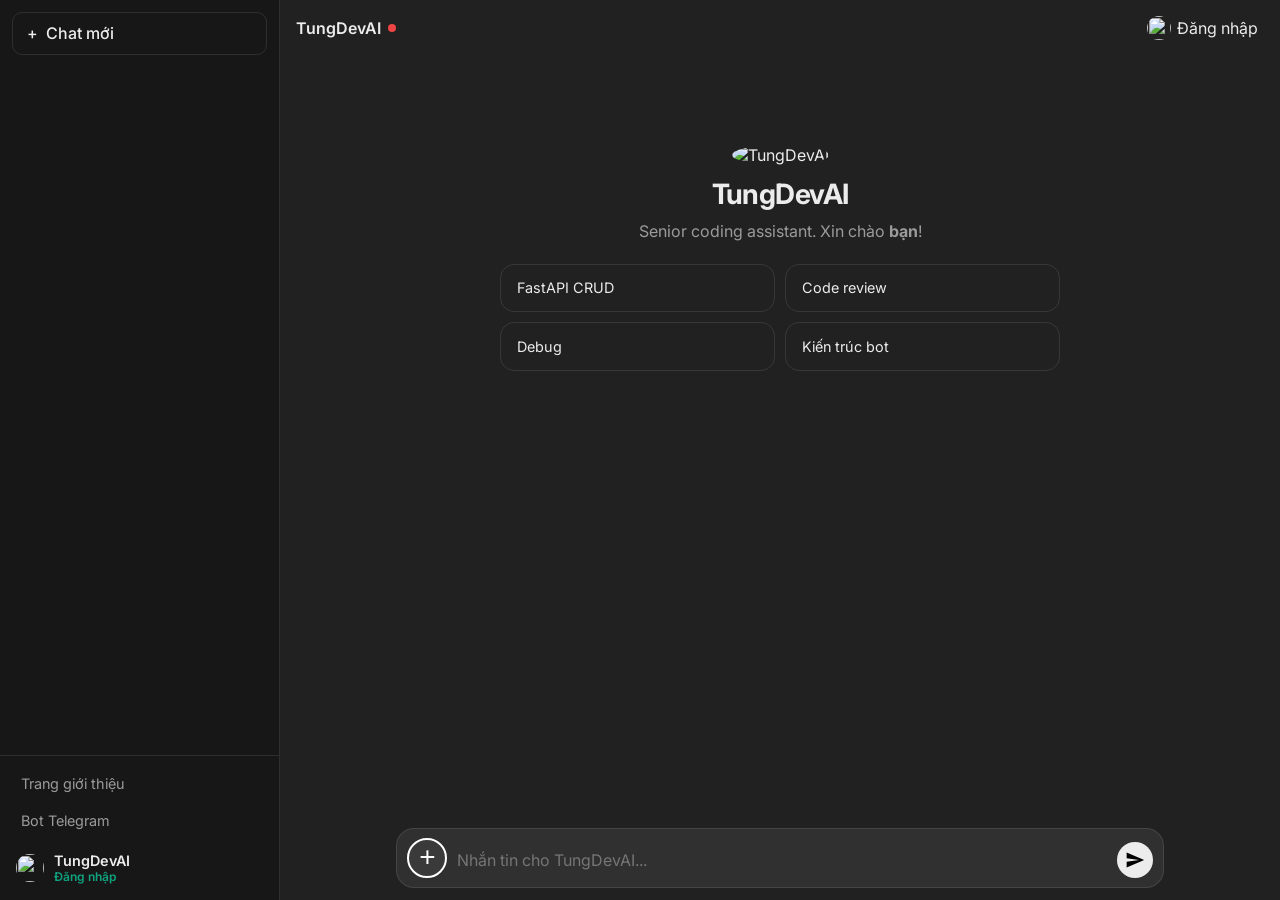
==== docs/chat.html @ a630b88d "Route models by plan: Trial/Groq free, paid plans use GPT (NVIDIA)" ====
<!DOCTYPE html>
<html lang="vi">
<head>
  <meta charset="UTF-8" />
  <meta name="viewport" content="width=device-width, initial-scale=1, viewport-fit=cover" />
  <title>TungDevAI - Chat</title>
  <meta name="description" content="TungDevAI coding chat - Đăng nhập email hoặc Google" />
  <meta name="theme-color" content="#212121" />
  <script>
    (function () {
      var p = location.pathname;
      if (p.length > 1 && !p.endsWith("/") && !/\.html?$/i.test(p)) {
        location.replace(p + "/" + location.search + location.hash);
      }
    })();
  </script>
  <link rel="icon" href="assets/icon.jpg" type="image/jpeg" />
  <link rel="preconnect" href="https://fonts.googleapis.com" />
  <link rel="preconnect" href="https://fonts.gstatic.com" crossorigin />
  <link href="https://fonts.googleapis.com/css2?family=Inter:wght@400;500;600;700&family=JetBrains+Mono:wght@400;500&display=swap" rel="stylesheet" />
  <link rel="stylesheet" href="chat.css?v=28" />
</head>
<body>
  <div class="app" id="app">
    <aside class="sidebar" id="sidebar">
      <div class="sidebar-top">
        <button type="button" class="btn new-chat" id="btnNew" title="Chat mới">
          <span class="ico">+</span> Chat mới
        </button>
        <button type="button" class="icon-btn mobile-only" id="btnCloseSidebar" aria-label="Đóng">X</button>
      </div>

      <div class="history" id="history" aria-label="Lịch sử"></div>

      <div class="sidebar-bottom">
        <a class="side-link" href="./">Trang giới thiệu</a>
        <a class="side-link" id="tgLink" href="https://t.me/grokapiai_bot" target="_blank" rel="noopener">Bot Telegram</a>
        <div class="account-wrap" id="accountWrap">
          <button type="button" class="user-chip as-btn" id="userChipBtn" title="Tài khoản" aria-haspopup="menu" aria-expanded="false">
            <img src="assets/bot-avatar.jpg" alt="" width="28" height="28" id="userAvatar" />
            <div class="user-chip-text">
              <div class="user-name" id="appNameLabel">TungDevAI</div>
              <div class="user-sub" id="modelChip">Đăng nhập</div>
            </div>
          </button>
          <div class="account-menu hidden" id="accountMenu" role="menu">
            <div class="account-menu-email" id="accountMenuEmail"></div>
            <div class="account-menu-plan" id="accountMenuPlan">
              Gói của bạn: <strong id="accountMenuPlanName">…</strong>
              <span class="account-menu-plan-meta" id="accountMenuPlanMeta"></span>
            </div>
            <a class="account-menu-item account-menu-vip" id="btnVipMenu" href="pricing.html" role="menuitem">Mua gói VIP</a>
            <button type="button" class="account-menu-item" id="btnLogout" role="menuitem">Đăng xuất</button>
          </div>
        </div>
      </div>
    </aside>

    <div class="sidebar-backdrop" id="backdrop" hidden></div>

    <main class="main">
      <header class="topbar">
        <button type="button" class="icon-btn mobile-only" id="btnOpenSidebar" aria-label="Menu">=</button>
        <div class="topbar-title">
          <span id="chatTitle">TungDevAI</span>
          <span class="dot" id="statusDot" title="Trạng thái"></span>
        </div>
        <div class="account-wrap topbar-account" id="accountWrapTop">
          <button type="button" class="user-pill as-btn" id="userPill" title="Tài khoản" aria-haspopup="menu" aria-expanded="false">
            <img id="userPillImg" alt="" width="24" height="24" src="assets/bot-avatar.jpg" />
            <span id="userPillName">Đăng nhập</span>
          </button>
          <div class="account-menu account-menu-top hidden" id="accountMenuTop" role="menu">
            <div class="account-menu-email" id="accountMenuEmailTop"></div>
            <div class="account-menu-plan" id="accountMenuPlanTop">
              Gói của bạn: <strong id="accountMenuPlanNameTop">…</strong>
              <span class="account-menu-plan-meta" id="accountMenuPlanMetaTop"></span>
            </div>
            <a class="account-menu-item account-menu-vip" id="btnVipMenuTop" href="pricing.html" role="menuitem">Mua gói VIP</a>
            <button type="button" class="account-menu-item" id="btnLogoutTop" role="menuitem">Đăng xuất</button>
          </div>
        </div>
      </header>

      <section class="messages" id="messages" aria-live="polite">
        <div class="welcome" id="welcome">
          <img class="welcome-avatar" src="assets/bot-avatar.jpg" alt="TungDevAI" />
          <h1>TungDevAI</h1>
          <p>Senior coding assistant. Xin chào <strong id="welcomeName">bạn</strong>!</p>
          <div class="suggestions">
            <button type="button" data-q="Viết API FastAPI CRUD user (SQLAlchemy + Pydantic), có error handling">FastAPI CRUD</button>
            <button type="button" data-q="Review code Python về bug và security (tôi sẽ paste code)">Code review</button>
            <button type="button" data-q="Giải thích traceback và đưa patch (tôi sẽ paste log)">Debug</button>
            <button type="button" data-q="Thiết kế kiến trúc bot Telegram SaaS multi-user">Kiến trúc bot</button>
          </div>
        </div>
      </section>

      <div class="composer-wrap">
        <div class="attach-preview" id="attachPreview" hidden></div>
        <form class="composer" id="form">
          <input type="file" id="fileImage" accept="image/*" multiple hidden />
          <div class="plus-wrap" id="plusWrap">
            <button type="button" class="plus-btn" id="btnPlus" title="Ảnh từ máy" aria-label="Thêm ảnh">
              <span class="plus-glyph">+</span>
            </button>
          </div>
          <textarea id="input" rows="1" placeholder="Nhắn tin cho TungDevAI..." autocomplete="off" enterkeyhint="send"></textarea>
          <button type="submit" id="btnSend" aria-label="Gửi" title="Gửi">
            <svg width="20" height="20" viewBox="0 0 24 24" fill="currentColor"><path d="M2.01 21L23 12 2.01 3 2 10l15 2-15 2z"/></svg>
          </button>
        </form>
      </div>
    </main>
  </div>

  <script src="chat.js?v=29"></script>
</body>
</html>
---- docs/chat.css ----
:root {
  --bg: #212121;
  --bg-sidebar: #171717;
  --bg-elev: #2f2f2f;
  --bg-user: #2f2f2f;
  --bg-input: #303030;
  --border: rgba(255, 255, 255, 0.1);
  --text: #ececec;
  --muted: #9b9b9b;
  --accent: #10a37f;
  --accent-hover: #1a7f64;
  --danger: #ef4444;
  --radius: 18px;
  --font: "Inter", system-ui, -apple-system, sans-serif;
  --mono: "JetBrains Mono", ui-monospace, Consolas, monospace;
  --sidebar-w: 280px;
}

.hidden { display: none !important; }

/* Auth gate — email + Google (market style) */
.auth-gate {
  min-height: 100vh;
  display: grid;
  place-items: center;
  padding: 1.5rem;
  background:
    radial-gradient(600px 300px at 50% 0%, rgba(16,163,127,.18), transparent 60%),
    var(--bg);
}
.auth-card {
  width: 100%;
  max-width: 420px;
  background: var(--bg-sidebar);
  border: 1px solid var(--border);
  border-radius: 20px;
  padding: 1.75rem 1.4rem 1.35rem;
  text-align: center;
}
.auth-logo {
  width: 64px;
  height: 64px;
  border-radius: 50%;
  object-fit: cover;
  margin-bottom: .6rem;
}
.auth-card h1 { margin: 0 0 .35rem; font-size: 1.45rem; }
.auth-sub { color: var(--muted); font-size: .92rem; line-height: 1.45; margin: 0 0 1rem; }

.auth-brand-link {
  display: inline-block;
  text-decoration: none;
}
.auth-switch {
  margin: 1.15rem 0 0;
  font-size: .9rem;
  color: var(--muted);
}
.auth-switch a {
  color: var(--accent);
  font-weight: 600;
  text-decoration: none;
}
.auth-switch a:hover { text-decoration: underline; }
.auth-foot a {
  color: var(--muted);
  text-decoration: none;
}
.auth-foot a:hover { color: var(--text); }

.auth-form {
  text-align: left;
  display: flex;
  flex-direction: column;
  gap: .35rem;
}
.auth-label {
  font-size: .78rem;
  color: var(--muted);
  margin-top: .35rem;
}
.auth-input {
  width: 100%;
  border: 1px solid var(--border);
  background: var(--bg-input);
  color: var(--text);
  border-radius: 12px;
  padding: .7rem .85rem;
  font: inherit;
  font-size: .95rem;
  outline: none;
}
.auth-input:focus {
  border-color: rgba(16,163,127,.55);
  box-shadow: 0 0 0 3px rgba(16,163,127,.15);
}
.auth-code-row {
  display: grid;
  grid-template-columns: 1fr auto;
  gap: .5rem;
  align-items: end;
  margin-top: .2rem;
}
.auth-code-field { min-width: 0; }
.auth-primary {
  margin-top: .75rem;
  width: 100%;
  border: 0;
  border-radius: 12px;
  padding: .75rem 1rem;
  font: inherit;
  font-weight: 600;
  font-size: .95rem;
  color: #fff;
  background: var(--accent);
  cursor: pointer;
}
.auth-primary:hover { background: var(--accent-hover); }
.auth-primary:disabled,
.auth-secondary:disabled {
  opacity: .55;
  cursor: not-allowed;
}
.auth-secondary {
  border: 1px solid var(--border);
  background: var(--bg-elev);
  color: var(--text);
  border-radius: 12px;
  padding: .7rem .85rem;
  font: inherit;
  font-weight: 600;
  font-size: .85rem;
  cursor: pointer;
  white-space: nowrap;
  height: 44px;
}
.auth-secondary:hover { border-color: rgba(255,255,255,.22); }
.auth-divider {
  display: flex;
  align-items: center;
  gap: .75rem;
  margin: 1rem 0 .85rem;
  color: var(--muted);
  font-size: .78rem;
}
.auth-divider::before,
.auth-divider::after {
  content: "";
  flex: 1;
  height: 1px;
  background: var(--border);
}
.google-btn-wrap {
  display: flex;
  justify-content: center;
  min-height: 44px;
  margin-bottom: .35rem;
}
.auth-google-fallback {
  width: 100%;
  border: 1px solid var(--border);
  background: #fff;
  color: #1f1f1f;
  border-radius: 999px;
  padding: .7rem 1rem;
  font: inherit;
  font-weight: 600;
  cursor: pointer;
  margin-bottom: .35rem;
}
.auth-hint { color: var(--muted); font-size: .82rem; margin: .45rem 0 0; line-height: 1.4; }
.auth-err { color: #fca5a5; font-size: .85rem; margin: .5rem 0 0; line-height: 1.4; }
.auth-ok { color: #86efac; font-size: .85rem; margin: .5rem 0 0; line-height: 1.4; }
.auth-foot { color: var(--muted); font-size: .72rem; margin: 1.1rem 0 0; opacity: .85; line-height: 1.4; }

.user-chip.as-btn,
.user-pill.as-btn {
  border: 0;
  background: transparent;
  color: inherit;
  font: inherit;
  text-align: left;
  cursor: pointer;
  width: 100%;
  padding: .35rem;
  border-radius: 12px;
}
.user-chip.as-btn:hover,
.user-pill.as-btn:hover {
  background: rgba(255,255,255,.06);
}
.user-chip-text { min-width: 0; }
.user-sub.login-cta {
  color: var(--accent);
  font-weight: 600;
}

.user-pill {
  display: flex;
  align-items: center;
  gap: .4rem;
  font-size: .85rem;
  color: var(--muted);
  max-width: 160px;
}
.user-pill img {
  width: 24px;
  height: 24px;
  border-radius: 50%;
  object-fit: cover;
}
.user-pill span {
  overflow: hidden;
  text-overflow: ellipsis;
  white-space: nowrap;
}

/* Account menu — Dang xuat chi trong menu bam tai khoan */
.account-wrap {
  position: relative;
  width: 100%;
}
.account-wrap.topbar-account {
  width: auto;
  flex-shrink: 0;
}
.account-menu {
  position: absolute;
  left: 0;
  right: 0;
  bottom: calc(100% + 8px);
  background: #2a2a2a;
  border: 1px solid var(--border);
  border-radius: 12px;
  padding: .4rem;
  box-shadow: 0 8px 28px rgba(0,0,0,.45);
  z-index: 50;
  min-width: 180px;
}
.account-menu-top {
  left: auto;
  right: 0;
  bottom: auto;
  top: calc(100% + 8px);
  width: 220px;
}
.account-menu-email {
  font-size: .78rem;
  color: var(--muted);
  padding: .5rem .65rem .35rem;
  overflow: hidden;
  text-overflow: ellipsis;
  white-space: nowrap;
  border-bottom: 1px solid var(--border);
  margin-bottom: .25rem;
}
.account-menu-item {
  display: block;
  width: 100%;
  text-align: left;
  border: 0;
  background: transparent;
  color: var(--text);
  font: inherit;
  font-size: .9rem;
  font-weight: 500;
  padding: .65rem .75rem;
  border-radius: 8px;
  cursor: pointer;
}
.account-menu-item:hover {
  background: rgba(255,255,255,.08);
}
.account-menu-item#btnLogout,
.account-menu-item#btnLogoutTop {
  color: #fca5a5;
}
a.account-menu-item {
  text-decoration: none;
  color: inherit;
}
.account-menu-vip {
  color: #fbbf24 !important;
  font-weight: 600;
}
.account-menu-vip:hover {
  background: rgba(251, 191, 36, 0.12) !important;
}

* { box-sizing: border-box; }
html, body { height: 100%; }
body {
  margin: 0;
  font-family: var(--font);
  background: var(--bg);
  color: var(--text);
  -webkit-font-smoothing: antialiased;
}

button, input, textarea, select {
  font: inherit;
  color: inherit;
}

.app {
  display: flex;
  height: 100%;
  min-height: 100dvh;
}

/* Sidebar */
.sidebar {
  width: var(--sidebar-w);
  background: var(--bg-sidebar);
  display: flex;
  flex-direction: column;
  border-right: 1px solid var(--border);
  flex-shrink: 0;
}
.sidebar-top {
  display: flex;
  gap: 0.5rem;
  padding: 0.75rem;
  align-items: center;
}
.btn {
  border: 1px solid var(--border);
  background: transparent;
  border-radius: 10px;
  padding: 0.65rem 0.9rem;
  cursor: pointer;
  transition: background 0.15s ease, border-color 0.15s ease;
}
.btn:hover { background: rgba(255, 255, 255, 0.06); }
.btn.primary {
  background: var(--accent);
  border-color: transparent;
  color: #fff;
  font-weight: 600;
}
.btn.primary:hover { background: var(--accent-hover); }
.btn.ghost { background: transparent; }
.btn.new-chat {
  flex: 1;
  display: flex;
  align-items: center;
  gap: 0.5rem;
  justify-content: flex-start;
  background: transparent;
  border: 1px solid var(--border);
  font-weight: 500;
}
.btn.new-chat:hover { background: rgba(255, 255, 255, 0.06); }
.icon-btn {
  width: 36px;
  height: 36px;
  border: none;
  background: transparent;
  border-radius: 8px;
  cursor: pointer;
  color: var(--muted);
}
.icon-btn:hover { background: rgba(255, 255, 255, 0.08); color: var(--text); }

.history {
  flex: 1;
  overflow-y: auto;
  padding: 0.35rem 0.5rem 1rem;
}
.hist-item {
  display: flex;
  align-items: center;
  gap: 0.35rem;
  width: 100%;
  text-align: left;
  border: none;
  background: transparent;
  color: var(--text);
  padding: 0.55rem 0.65rem;
  border-radius: 10px;
  cursor: pointer;
  font-size: 0.9rem;
}
.hist-item:hover { background: rgba(255, 255, 255, 0.06); }
.hist-item.active { background: var(--bg-elev); }
.hist-item .title {
  flex: 1;
  overflow: hidden;
  text-overflow: ellipsis;
  white-space: nowrap;
}
.hist-item .del {
  opacity: 0;
  border: none;
  background: transparent;
  color: var(--muted);
  cursor: pointer;
  padding: 0 0.25rem;
}
.hist-item:hover .del { opacity: 1; }
.hist-item .del:hover { color: var(--danger); }

.sidebar-bottom {
  border-top: 1px solid var(--border);
  padding: 0.65rem;
  display: flex;
  flex-direction: column;
  gap: 0.25rem;
}
.side-link {
  color: var(--muted);
  text-decoration: none;
  padding: 0.5rem 0.65rem;
  border-radius: 8px;
  font-size: 0.9rem;
}
.side-link:hover { background: rgba(255, 255, 255, 0.06); color: var(--text); }
.side-link.as-btn {
  border: none;
  background: transparent;
  text-align: left;
  cursor: pointer;
  width: 100%;
}
.user-chip {
  display: flex;
  align-items: center;
  gap: 0.6rem;
  padding: 0.55rem 0.5rem;
  margin-top: 0.35rem;
}
.user-chip img { border-radius: 50%; object-fit: cover; }
.user-name { font-weight: 600; font-size: 0.9rem; }
.user-sub { font-size: 0.75rem; color: var(--muted); max-width: 180px; overflow: hidden; text-overflow: ellipsis; white-space: nowrap; }

/* Main */
.main {
  flex: 1;
  display: flex;
  flex-direction: column;
  min-width: 0;
  background: var(--bg);
}
.topbar {
  display: flex;
  align-items: center;
  gap: 0.5rem;
  padding: 0.65rem 1rem;
  border-bottom: 1px solid transparent;
}
.topbar-title {
  flex: 1;
  font-weight: 600;
  display: flex;
  align-items: center;
  gap: 0.45rem;
}
.dot {
  width: 8px;
  height: 8px;
  border-radius: 50%;
  background: #666;
}
.dot.ok { background: var(--accent); box-shadow: 0 0 0 3px rgba(16, 163, 127, 0.2); }
.dot.err { background: var(--danger); }

.messages {
  flex: 1;
  overflow-y: auto;
  padding: 1rem 0 2rem;
}
.welcome {
  max-width: 720px;
  margin: 8vh auto 0;
  text-align: center;
  padding: 0 1.25rem;
}
.welcome-avatar {
  width: 64px;
  height: 64px;
  border-radius: 50%;
  object-fit: cover;
  margin-bottom: 0.75rem;
}
.welcome h1 {
  margin: 0 0 0.5rem;
  font-size: 1.75rem;
  letter-spacing: -0.02em;
}
.welcome p {
  color: var(--muted);
  margin: 0 0 1.25rem;
  line-height: 1.55;
}
.welcome .hint {
  margin-top: 1.25rem;
  font-size: 0.85rem;
}
.welcome code, .content code {
  font-family: var(--mono);
  font-size: 0.88em;
  background: rgba(255, 255, 255, 0.08);
  padding: 0.1em 0.35em;
  border-radius: 5px;
}
.suggestions {
  display: grid;
  grid-template-columns: 1fr 1fr;
  gap: 0.6rem;
  max-width: 560px;
  margin: 0 auto;
}
.suggestions button {
  text-align: left;
  background: transparent;
  border: 1px solid var(--border);
  border-radius: 14px;
  padding: 0.85rem 1rem;
  cursor: pointer;
  color: var(--text);
  font-size: 0.9rem;
  line-height: 1.35;
}
.suggestions button:hover {
  background: rgba(255, 255, 255, 0.05);
  border-color: rgba(255, 255, 255, 0.18);
}

.msg {
  display: flex;
  gap: 1rem;
  max-width: 800px;
  margin: 0 auto;
  padding: 1.1rem 1.25rem;
}
.msg + .msg { border-top: 1px solid transparent; }
.msg .avatar {
  width: 32px;
  height: 32px;
  border-radius: 50%;
  flex-shrink: 0;
  display: grid;
  place-items: center;
  font-size: 0.75rem;
  font-weight: 700;
  background: var(--bg-elev);
}
.msg.user .avatar { background: #5436da; }
.msg.assistant .avatar {
  background: var(--accent);
  background-image: url("assets/bot-avatar.jpg");
  background-size: cover;
  color: transparent;
}
.msg .body { flex: 1; min-width: 0; }
.msg .role {
  font-size: 0.85rem;
  font-weight: 600;
  margin-bottom: 0.35rem;
}
.msg .content {
  line-height: 1.65;
  font-size: 0.98rem;
  word-wrap: break-word;
}
.msg .content p { margin: 0 0 0.75rem; }
.msg .content p:last-child { margin-bottom: 0; }
.msg .content .code-block {
  margin: 0.75rem 0 !important;
  border: 1px solid rgba(255,255,255,.14) !important;
  border-radius: 12px !important;
  overflow: hidden !important;
  background: #0d0d0d !important;
  display: block !important;
  max-width: 100%;
}
.msg .content .code-block-bar {
  display: flex !important;
  align-items: center !important;
  justify-content: space-between !important;
  gap: 0.5rem;
  padding: 0.45rem 0.7rem 0.45rem 0.9rem !important;
  background: #222226 !important;
  border-bottom: 1px solid rgba(255,255,255,.1) !important;
  min-height: 36px;
}
.msg .content .code-lang {
  font-size: 0.78rem !important;
  font-weight: 600 !important;
  color: #ffffff !important;
  text-transform: lowercase;
  font-family: var(--mono);
}
.msg .content .code-copy {
  display: inline-flex !important;
  align-items: center;
  border: 1px solid rgba(255,255,255,.28) !important;
  background: #3f3f46 !important;
  color: #ffffff !important;
  font: inherit;
  font-size: 0.78rem !important;
  font-weight: 600 !important;
  padding: 0.32rem 0.75rem !important;
  border-radius: 8px !important;
  cursor: pointer !important;
  flex-shrink: 0;
  line-height: 1.2;
  visibility: visible !important;
  opacity: 1 !important;
}
.msg .content .code-copy:hover {
  background: #52525b !important;
  color: #ffffff !important;
}
.msg .content .code-copy.copied {
  color: #ffffff !important;
  border-color: rgba(255, 255, 255, 0.45) !important;
  background: #16a34a !important;
}
.msg .content pre {
  background: transparent;
  border: 0;
  border-radius: 0;
  padding: 0.85rem 1rem;
  overflow-x: auto;
  font-family: var(--mono);
  font-size: 0.85rem;
  margin: 0;
  color: #ffffff !important;
}
.msg .content pre code {
  background: none;
  padding: 0;
  font-size: inherit;
  color: #ffffff !important;
}
.msg .content p > .code-block {
  margin: 0.75rem 0;
}
.msg.typing .content::after {
  content: "●";
  animation: blink 1s infinite;
  color: var(--muted);
  margin-left: 2px;
}
@keyframes blink {
  0%, 100% { opacity: 0.2; }
  50% { opacity: 1; }
}

.composer-wrap {
  padding: 0 1rem 0.75rem;
  max-width: 800px;
  width: 100%;
  margin: 0 auto;
}
.attach-preview {
  display: flex;
  flex-wrap: wrap;
  gap: 0.5rem;
  margin-bottom: 0.5rem;
  padding: 0 0.25rem;
}
.attach-preview[hidden] { display: none !important; }
.attach-chip {
  position: relative;
  width: 72px;
  height: 72px;
  border-radius: 12px;
  overflow: hidden;
  border: 1px solid var(--border);
  background: #111;
}
.attach-chip img {
  width: 100%;
  height: 100%;
  object-fit: cover;
  display: block;
}
.attach-chip .rm {
  position: absolute;
  top: 2px;
  right: 2px;
  width: 22px;
  height: 22px;
  border: none;
  border-radius: 50%;
  background: rgba(0,0,0,0.7);
  color: #fff;
  cursor: pointer;
  font-size: 12px;
  line-height: 22px;
  padding: 0;
}
.msg-images {
  display: flex;
  flex-wrap: wrap;
  gap: 0.5rem;
  margin-bottom: 0.5rem;
}
.msg-images img {
  max-width: min(280px, 100%);
  max-height: 240px;
  border-radius: 12px;
  border: 1px solid var(--border);
  cursor: pointer;
  object-fit: contain;
  background: #111;
}
.composer {
  display: flex;
  align-items: flex-end;
  gap: 0.35rem;
  background: var(--bg-input);
  border: 1px solid var(--border);
  border-radius: var(--radius);
  padding: 0.55rem 0.65rem;
  box-shadow: 0 0 0 0 transparent;
}
.plus-wrap {
  position: relative;
  flex-shrink: 0;
  align-self: flex-end;
  z-index: 50;
}
.plus-btn {
  width: 40px;
  height: 40px;
  border: 2px solid #ffffff;
  border-radius: 50%;
  background: #3a3a3a;
  color: #ffffff !important;
  cursor: pointer;
  display: flex;
  align-items: center;
  justify-content: center;
  padding: 0;
  margin: 0;
  transition: background 0.15s ease, transform 0.1s ease;
  -webkit-tap-highlight-color: transparent;
  user-select: none;
}
.plus-btn .plus-glyph {
  display: block;
  color: #ffffff !important;
  font-size: 28px;
  font-weight: 400;
  line-height: 1;
  font-family: Arial, Helvetica, sans-serif;
  margin-top: -2px; /* optical center */
}
.plus-btn:hover {
  background: #4a4a4a;
}
.plus-btn:active {
  transform: scale(0.94);
  background: #555;
}
.composer.drag {
  border-color: var(--accent);
  box-shadow: 0 0 0 1px rgba(16, 163, 127, 0.35);
}
.composer:focus-within {
  border-color: rgba(255, 255, 255, 0.2);
}
.composer textarea {
  flex: 1;
  border: none;
  background: transparent;
  resize: none;
  max-height: 180px;
  outline: none;
  line-height: 1.45;
  padding: 0.35rem 0.25rem;
}
.composer button[type="submit"] {
  width: 36px;
  height: 36px;
  border: none;
  border-radius: 50%;
  background: var(--text);
  color: #000;
  cursor: pointer;
  display: grid;
  place-items: center;
  flex-shrink: 0;
}
.composer button[type="submit"]:disabled {
  opacity: 0.35;
  cursor: not-allowed;
}
.composer button[type="submit"]:not(:disabled):hover {
  filter: brightness(0.92);
}
.disclaimer {
  text-align: center;
  font-size: 0.72rem;
  color: var(--muted);
  margin: 0.55rem 0 0;
}

/* Modal */
.modal {
  border: none;
  border-radius: 16px;
  padding: 0;
  background: transparent;
  max-width: 480px;
  width: calc(100% - 2rem);
  color: var(--text);
}
.modal::backdrop {
  background: rgba(0, 0, 0, 0.65);
  backdrop-filter: blur(4px);
}
.modal-card {
  background: #2a2a2a;
  border: 1px solid var(--border);
  border-radius: 16px;
  padding: 1.15rem 1.25rem 1.25rem;
  display: flex;
  flex-direction: column;
  gap: 0.75rem;
}
.modal-card header {
  display: flex;
  align-items: center;
  justify-content: space-between;
}
.modal-card h2 { margin: 0; font-size: 1.15rem; }
.modal-note {
  margin: 0;
  font-size: 0.85rem;
  color: var(--muted);
  line-height: 1.45;
}
.modal-card label {
  display: flex;
  flex-direction: column;
  gap: 0.35rem;
  font-size: 0.85rem;
  color: var(--muted);
}
.modal-card input,
.modal-card select,
.modal-card textarea {
  background: #1e1e1e;
  border: 1px solid var(--border);
  border-radius: 10px;
  padding: 0.6rem 0.75rem;
  outline: none;
  color: var(--text);
}
.modal-card input:focus,
.modal-card select:focus,
.modal-card textarea:focus {
  border-color: var(--accent);
}
.modal-card label.check {
  flex-direction: row;
  align-items: center;
  gap: 0.5rem;
  color: var(--text);
}
.modal-actions {
  display: flex;
  gap: 0.5rem;
  justify-content: flex-end;
  margin-top: 0.25rem;
}
.test-out {
  margin: 0;
  font-size: 0.85rem;
  padding: 0.5rem 0.65rem;
  border-radius: 8px;
  background: rgba(0, 0, 0, 0.25);
}
.test-out.ok { color: var(--accent); }
.test-out.err { color: #fca5a5; }

.mobile-only { display: none; }
.sidebar-backdrop {
  display: none;
  position: fixed;
  inset: 0;
  background: rgba(0, 0, 0, 0.5);
  z-index: 20;
}

@media (max-width: 800px) {
  .mobile-only { display: inline-grid; place-items: center; }
  .sidebar {
    position: fixed;
    inset: 0 auto 0 0;
    z-index: 30;
    transform: translateX(-105%);
    transition: transform 0.2s ease;
  }
  .sidebar.open { transform: translateX(0); }
  .sidebar-backdrop:not([hidden]) { display: block; }
  .suggestions { grid-template-columns: 1fr; }
  .msg { padding: 0.9rem 1rem; gap: 0.75rem; }
}
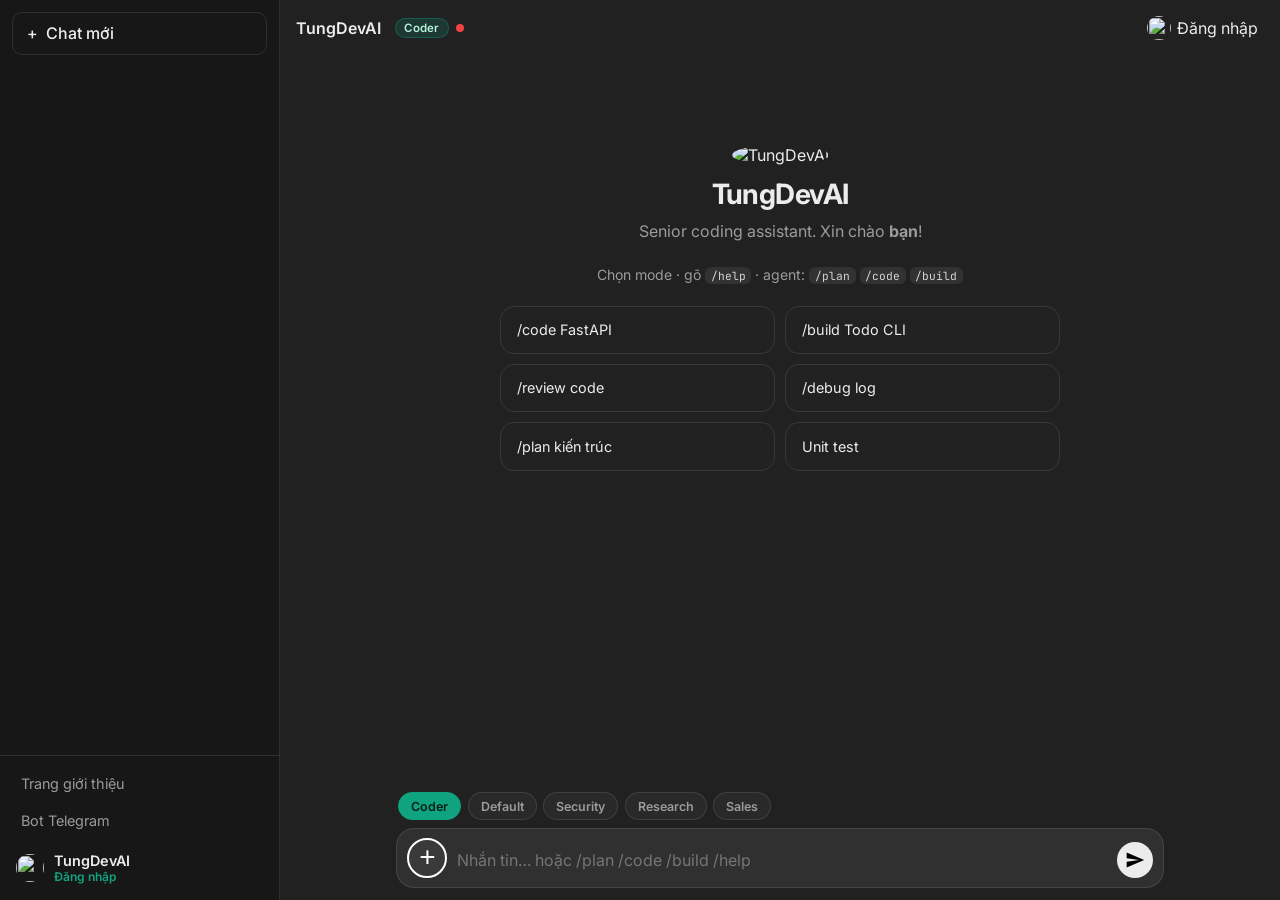
==== commit f40c799e: "Fix Failed to fetch: redirect github.io to live API, fix CORS credentials+wildcard" ====
--- a/docs/chat.html
+++ b/docs/chat.html
@@ -1,4 +1,4 @@
-<!DOCTYPE html>
+﻿<!DOCTYPE html>
 <html lang="vi">
 <head>
   <meta charset="UTF-8" />
@@ -6,6 +6,7 @@
   <title>TungDevAI - Chat</title>
   <meta name="description" content="TungDevAI coding chat - Đăng nhập email hoặc Google" />
   <meta name="theme-color" content="#212121" />
+  <script src="boot-redirect.js?v=24"></script>
   <script>
     (function () {
       var p = location.pathname;
@@ -18,7 +19,7 @@
   <link rel="preconnect" href="https://fonts.googleapis.com" />
   <link rel="preconnect" href="https://fonts.gstatic.com" crossorigin />
   <link href="https://fonts.googleapis.com/css2?family=Inter:wght@400;500;600;700&family=JetBrains+Mono:wght@400;500&display=swap" rel="stylesheet" />
-  <link rel="stylesheet" href="chat.css?v=28" />
+  <link rel="stylesheet" href="chat.css?v=34" />
 </head>
 <body>
   <div class="app" id="app">
@@ -63,6 +64,7 @@
         <button type="button" class="icon-btn mobile-only" id="btnOpenSidebar" aria-label="Menu">=</button>
         <div class="topbar-title">
           <span id="chatTitle">TungDevAI</span>
+          <span class="mode-badge" id="modeBadge" title="Chế độ AI">Coder</span>
           <span class="dot" id="statusDot" title="Trạng thái"></span>
         </div>
         <div class="account-wrap topbar-account" id="accountWrapTop">
@@ -87,16 +89,27 @@
           <img class="welcome-avatar" src="assets/bot-avatar.jpg" alt="TungDevAI" />
           <h1>TungDevAI</h1>
           <p>Senior coding assistant. Xin chào <strong id="welcomeName">bạn</strong>!</p>
+          <p class="welcome-hint">Chọn mode · gõ <code>/help</code> · agent: <code>/plan</code> <code>/code</code> <code>/build</code></p>
           <div class="suggestions">
-            <button type="button" data-q="Viết API FastAPI CRUD user (SQLAlchemy + Pydantic), có error handling">FastAPI CRUD</button>
-            <button type="button" data-q="Review code Python về bug và security (tôi sẽ paste code)">Code review</button>
-            <button type="button" data-q="Giải thích traceback và đưa patch (tôi sẽ paste log)">Debug</button>
-            <button type="button" data-q="Thiết kế kiến trúc bot Telegram SaaS multi-user">Kiến trúc bot</button>
+            <button type="button" data-q="/code Viết API FastAPI CRUD user (SQLAlchemy + Pydantic), error handling đầy đủ">/code FastAPI</button>
+            <button type="button" data-q="/build Mini app todo list Python CLI + file JSON storage">/build Todo CLI</button>
+            <button type="button" data-q="/review # paste code dưới đây\n">/review code</button>
+            <button type="button" data-q="/debug # paste traceback dưới đây\n">/debug log</button>
+            <button type="button" data-q="/plan Thiết kế kiến trúc bot Telegram SaaS multi-user + thanh toán">/plan kiến trúc</button>
+            <button type="button" data-q="Viết unit test pytest cho hàm validate email">Unit test</button>
           </div>
         </div>
       </section>
 
       <div class="composer-wrap">
+        <div class="mode-bar" id="modeBar" role="toolbar" aria-label="Chế độ AI">
+          <button type="button" class="mode-chip active" data-mode="coder" title="Senior engineer — code / debug">Coder</button>
+          <button type="button" class="mode-chip" data-mode="default" title="Trợ lý đa năng">Default</button>
+          <button type="button" class="mode-chip" data-mode="security" title="Review bảo mật phòng thủ">Security</button>
+          <button type="button" class="mode-chip" data-mode="research" title="Phân tích / so sánh sâu">Research</button>
+          <button type="button" class="mode-chip" data-mode="sales" title="Tư vấn gói">Sales</button>
+        </div>
+        <div class="stream-status" id="streamStatus" hidden></div>
         <div class="attach-preview" id="attachPreview" hidden></div>
         <form class="composer" id="form">
           <input type="file" id="fileImage" accept="image/*" multiple hidden />
@@ -105,7 +118,7 @@
               <span class="plus-glyph">+</span>
             </button>
           </div>
-          <textarea id="input" rows="1" placeholder="Nhắn tin cho TungDevAI..." autocomplete="off" enterkeyhint="send"></textarea>
+          <textarea id="input" rows="1" placeholder="Nhắn tin… hoặc /plan /code /build /help" autocomplete="off" enterkeyhint="send"></textarea>
           <button type="submit" id="btnSend" aria-label="Gửi" title="Gửi">
             <svg width="20" height="20" viewBox="0 0 24 24" fill="currentColor"><path d="M2.01 21L23 12 2.01 3 2 10l15 2-15 2z"/></svg>
           </button>
@@ -114,6 +127,6 @@
     </main>
   </div>
 
-  <script src="chat.js?v=29"></script>
+  <script src="chat.js?v=34"></script>
 </body>
 </html>
--- a/docs/chat.css
+++ b/docs/chat.css
@@ -102,6 +102,79 @@
   margin-top: .2rem;
 }
 .auth-code-field { min-width: 0; }
+
+/* OTP panel — match web card + Facebook-style code frame */
+.auth-otp-panel {
+  margin-top: .65rem;
+  padding: 1rem 0.95rem 0.85rem;
+  border-radius: 14px;
+  border: 1px solid rgba(16, 163, 127, 0.28);
+  background:
+    linear-gradient(180deg, rgba(16, 163, 127, 0.10), transparent 55%),
+    var(--bg-elev);
+  text-align: left;
+}
+.auth-otp-head { margin-bottom: .55rem; }
+.auth-otp-badge {
+  display: inline-block;
+  font-size: .68rem;
+  font-weight: 600;
+  letter-spacing: 0.06em;
+  text-transform: uppercase;
+  color: var(--accent);
+  border: 1px solid rgba(16, 163, 127, 0.35);
+  background: rgba(16, 163, 127, 0.12);
+  padding: 0.22rem 0.55rem;
+  border-radius: 999px;
+  margin-bottom: 0.45rem;
+}
+.auth-otp-title {
+  margin: 0 0 0.3rem;
+  font-size: 1rem;
+  font-weight: 650;
+  color: var(--text);
+  letter-spacing: -0.01em;
+}
+.auth-otp-lead {
+  margin: 0;
+  font-size: 0.82rem;
+  line-height: 1.45;
+  color: var(--muted);
+}
+.auth-otp-input {
+  font-family: var(--mono);
+  font-size: 1.15rem !important;
+  font-weight: 650;
+  letter-spacing: 0.28em;
+  text-align: center;
+  padding-left: 0.5rem !important;
+  padding-right: 0.5rem !important;
+}
+.auth-otp-input::placeholder {
+  letter-spacing: 0.2em;
+  color: rgba(155, 155, 155, 0.55);
+}
+.auth-otp-send {
+  height: 48px;
+  min-width: 5.6rem;
+  border-color: rgba(16, 163, 127, 0.4);
+  background: rgba(16, 163, 127, 0.14);
+  color: #b7f0dc;
+}
+.auth-otp-send:hover {
+  border-color: rgba(16, 163, 127, 0.65);
+  background: rgba(16, 163, 127, 0.22);
+}
+.auth-otp-hint {
+  margin: 0.55rem 0 0 !important;
+  font-size: 0.75rem !important;
+  text-align: center;
+}
+.auth-otp-panel.is-sent {
+  border-color: rgba(16, 163, 127, 0.5);
+  box-shadow: 0 0 0 3px rgba(16, 163, 127, 0.12);
+}
+
 .auth-primary {
   margin-top: .75rem;
   width: 100%;
@@ -251,8 +324,29 @@
   overflow: hidden;
   text-overflow: ellipsis;
   white-space: nowrap;
+}
+.account-menu-plan {
+  font-size: .82rem;
+  color: var(--text);
+  padding: .35rem .65rem .55rem;
   border-bottom: 1px solid var(--border);
   margin-bottom: .25rem;
+  line-height: 1.35;
+}
+.account-menu-plan strong {
+  color: #fbbf24;
+  font-weight: 700;
+  text-transform: none;
+}
+.account-menu-plan-meta {
+  display: block;
+  margin-top: .2rem;
+  font-size: .75rem;
+  color: var(--muted);
+  font-weight: 500;
+}
+.account-menu-plan[hidden] {
+  display: none !important;
 }
 .account-menu-item {
   display: block;
@@ -654,6 +748,77 @@
   width: 100%;
   margin: 0 auto;
 }
+.mode-bar {
+  display: flex;
+  flex-wrap: wrap;
+  gap: 0.4rem;
+  margin-bottom: 0.55rem;
+  padding: 0 0.15rem;
+}
+.mode-chip {
+  border: 1px solid var(--border);
+  background: rgba(255, 255, 255, 0.04);
+  color: var(--muted);
+  border-radius: 999px;
+  padding: 0.32rem 0.75rem;
+  font-size: 0.78rem;
+  font-weight: 600;
+  cursor: pointer;
+  transition: background 0.15s, color 0.15s, border-color 0.15s;
+  font-family: var(--font);
+}
+.mode-chip:hover {
+  color: var(--text);
+  border-color: rgba(255, 255, 255, 0.22);
+  background: rgba(255, 255, 255, 0.07);
+}
+.mode-chip.active {
+  color: #0b1f18;
+  background: var(--accent);
+  border-color: var(--accent);
+}
+.mode-badge {
+  display: inline-flex;
+  align-items: center;
+  margin-left: 0.45rem;
+  padding: 0.12rem 0.5rem;
+  border-radius: 999px;
+  font-size: 0.72rem;
+  font-weight: 600;
+  letter-spacing: 0.02em;
+  color: #b7f0d9;
+  background: rgba(16, 163, 127, 0.18);
+  border: 1px solid rgba(16, 163, 127, 0.35);
+  vertical-align: middle;
+}
+.stream-status {
+  margin-bottom: 0.45rem;
+  padding: 0.45rem 0.7rem;
+  border-radius: 10px;
+  font-size: 0.85rem;
+  color: #cfeee2;
+  background: rgba(16, 163, 127, 0.12);
+  border: 1px solid rgba(16, 163, 127, 0.28);
+  animation: pulseSoft 1.4s ease-in-out infinite;
+}
+.stream-status[hidden] { display: none !important; }
+@keyframes pulseSoft {
+  0%, 100% { opacity: 0.75; }
+  50% { opacity: 1; }
+}
+.welcome-hint {
+  color: var(--muted);
+  font-size: 0.88rem;
+  margin: 0.15rem 0 0.85rem;
+}
+.welcome-hint code {
+  font-family: var(--mono);
+  font-size: 0.8em;
+  background: rgba(255, 255, 255, 0.08);
+  padding: 0.1rem 0.35rem;
+  border-radius: 6px;
+  color: #d4d4d4;
+}
 .attach-preview {
   display: flex;
   flex-wrap: wrap;
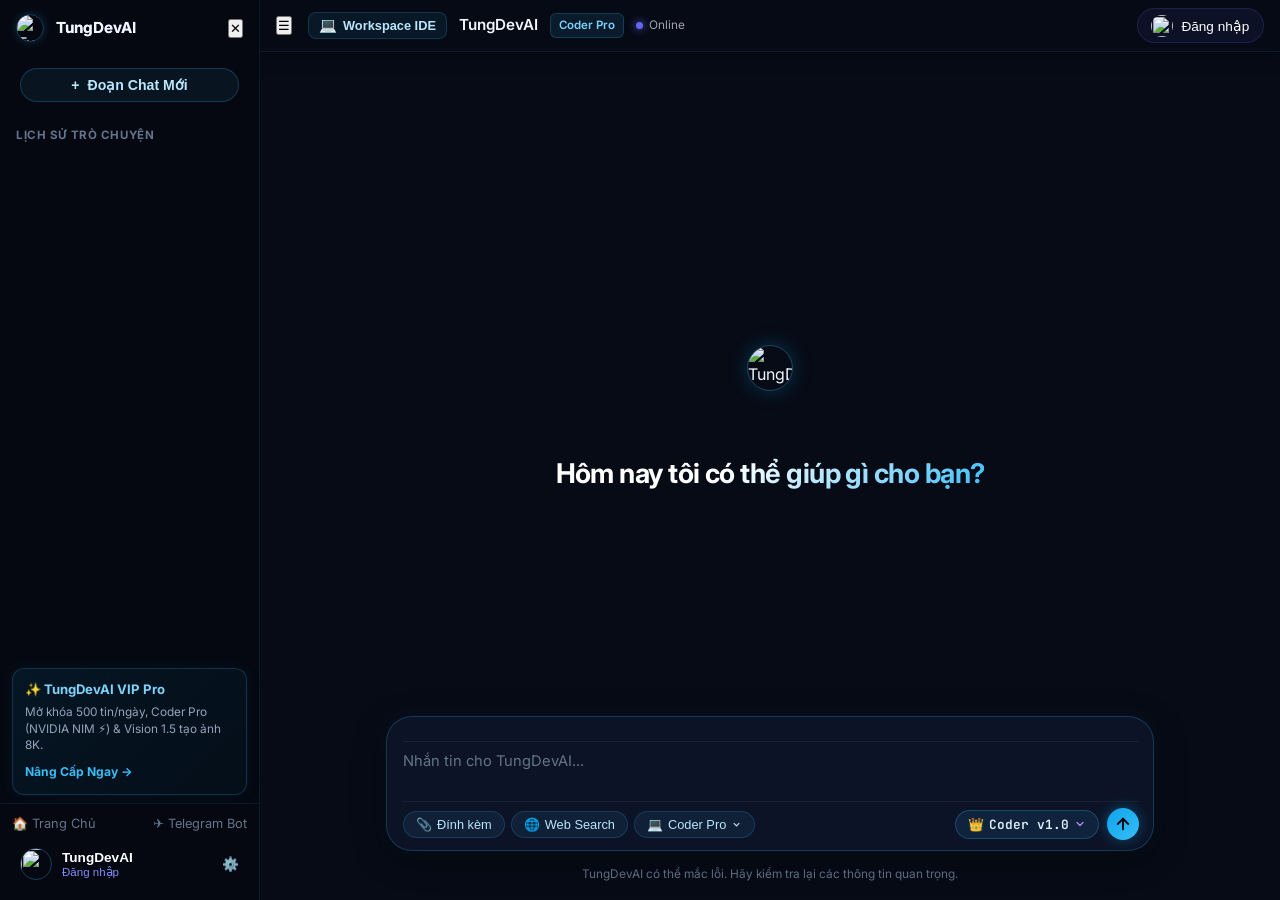
==== commit 623afc01: "feat(landing): Add Celestial HUD Compass & Holographic Cyber-Hexagon 8D motifs" ====
--- a/docs/chat.html
+++ b/docs/chat.html
@@ -1,12 +1,13 @@
-﻿<!DOCTYPE html>
+<!DOCTYPE html>
 <html lang="vi">
 <head>
   <meta charset="UTF-8" />
   <meta name="viewport" content="width=device-width, initial-scale=1, viewport-fit=cover" />
-  <title>TungDevAI - Chat</title>
-  <meta name="description" content="TungDevAI coding chat - Đăng nhập email hoặc Google" />
-  <meta name="theme-color" content="#212121" />
-  <script src="boot-redirect.js?v=24"></script>
+  <title>TungDevAI Studio — Trợ Lý AI Lập Trình & Công Nghệ</title>
+  <meta name="description" content="TungDevAI Studio: AI chuyên Coding, Review, Debug và Kiến Trúc Hệ Thống. Hỗ trợ Real-time Stream SSE." />
+  <meta name="theme-color" content="#060813" />
+  
+  <script src="boot-redirect.js?v=25"></script>
   <script>
     (function () {
       var p = location.pathname;
@@ -15,43 +16,86 @@
       }
     })();
   </script>
-  <link rel="icon" href="assets/icon.jpg" type="image/jpeg" />
+  
+  <link rel="icon" href="assets/tungdevai-core-logo.jpg?v=core2026" type="image/jpeg" />
   <link rel="preconnect" href="https://fonts.googleapis.com" />
   <link rel="preconnect" href="https://fonts.gstatic.com" crossorigin />
-  <link href="https://fonts.googleapis.com/css2?family=Inter:wght@400;500;600;700&family=JetBrains+Mono:wght@400;500&display=swap" rel="stylesheet" />
-  <link rel="stylesheet" href="chat.css?v=34" />
+  <link href="https://fonts.googleapis.com/css2?family=Inter:wght@400;500;600;700;800&family=JetBrains+Mono:wght@400;500;600&display=swap" rel="stylesheet" />
+  
+    <!-- PrismJS Multi-color Syntax Highlighter -->
+  <link rel="stylesheet" href="https://cdnjs.cloudflare.com/ajax/libs/prism/1.29.0/themes/prism-tomorrow.min.css" />
+  <script src="https://cdnjs.cloudflare.com/ajax/libs/prism/1.29.0/prism.min.js" data-manual></script>
+  <script src="https://cdnjs.cloudflare.com/ajax/libs/prism/1.29.0/plugins/autoloader/prism-autoloader.min.js"></script>
+  <link rel="stylesheet" href="chat.css?v=terminal2026_v4" />
+  <link rel="stylesheet" href="styles.css?v=cyber2026" />
 </head>
-<body>
-  <div class="app" id="app">
-    <aside class="sidebar" id="sidebar">
-      <div class="sidebar-top">
-        <button type="button" class="btn new-chat" id="btnNew" title="Chat mới">
-          <span class="ico">+</span> Chat mới
+<body class="chat-studio-body">
+      
+  <div class="app-layout" id="app">
+    <!-- Sidebar -->
+    <aside class="sidebar-studio" id="sidebar">
+      <div class="sidebar-header">
+        <div class="brand-badge">
+          <img src="assets/tungdevai-core-logo.jpg?v=core2026" alt="TungDevAI" class="brand-avatar" />
+          <div class="brand-info">
+            <span class="brand-name">TungDevAI</span>
+            <span class="brand-edition" id="brandEdition">Studio Pro</span>
+          </div>
+        </div>
+        <button type="button" class="btn-close-sidebar mobile-only" id="btnCloseSidebar" aria-label="Đóng sidebar">✕</button>
+      </div>
+
+      <div class="sidebar-action-wrap">
+        <button type="button" class="btn-new-chat" id="btnNew" title="Bắt đầu cuộc trò chuyện mới">
+          <span class="plus-icon">+</span>
+          <span>Đoạn Chat Mới</span>
         </button>
-        <button type="button" class="icon-btn mobile-only" id="btnCloseSidebar" aria-label="Đóng">X</button>
-      </div>
-
-      <div class="history" id="history" aria-label="Lịch sử"></div>
-
-      <div class="sidebar-bottom">
-        <a class="side-link" href="./">Trang giới thiệu</a>
-        <a class="side-link" id="tgLink" href="https://t.me/grokapiai_bot" target="_blank" rel="noopener">Bot Telegram</a>
+      </div>
+
+      <div class="history-section-title">Lịch Sử Trò Chuyện</div>
+      <div class="history-list" id="history" aria-label="Danh sách lịch sử"></div>
+
+      <!-- VIP Banner in Sidebar -->
+            <!-- Team Business Button (Visible for Business plan) -->
+      <div id="sidebarTeamWrap" class="sidebar-team-box hidden" style="margin: 0 12px 10px;">
+        <button type="button" class="btn-manage-team" id="btnSidebarTeam" style="width:100%; display:flex; align-items:center; justify-content:space-between; padding:10px 14px; background:linear-gradient(135deg, rgba(99,102,241,0.15), rgba(139,92,246,0.25)); border:1.5px solid #6366f1; border-radius:12px; color:#a5b4fc; font-weight:700; font-size:0.88rem; cursor:pointer; box-shadow:0 0 15px rgba(99,102,241,0.25); transition:all 0.2s ease;">
+          <span style="display:flex; align-items:center; gap:8px;">👥 Quản Lý Team</span>
+          <span id="sidebarTeamCount" style="background:#6366f1; color:#ffffff; padding:2px 8px; border-radius:999px; font-size:0.75rem; font-weight:800;">0/5</span>
+        </button>
+      </div>
+
+      <div class="sidebar-vip-box">
+        <div class="vip-box-glow"></div>
+        <div class="vip-box-title">✨ TungDevAI VIP Pro</div>
+        <div class="vip-box-desc">Mở khóa 500 tin/ngày, Coder Pro (NVIDIA NIM ⚡) & Vision 1.5 tạo ảnh 8K.</div>
+        <a href="pricing.html" class="btn-vip-action">Nâng Cấp Ngay →</a>
+      </div>
+
+      <div class="sidebar-footer">
+        <div class="sidebar-quick-links">
+          <a href="./" class="footer-link">🏠 Trang Chủ</a>
+          <a href="https://t.me/grokapiai_bot" target="_blank" rel="noopener" class="footer-link">✈️ Telegram Bot</a>
+        </div>
+
         <div class="account-wrap" id="accountWrap">
-          <button type="button" class="user-chip as-btn" id="userChipBtn" title="Tài khoản" aria-haspopup="menu" aria-expanded="false">
-            <img src="assets/bot-avatar.jpg" alt="" width="28" height="28" id="userAvatar" />
-            <div class="user-chip-text">
-              <div class="user-name" id="appNameLabel">TungDevAI</div>
-              <div class="user-sub" id="modelChip">Đăng nhập</div>
-            </div>
+          <button type="button" class="user-profile-btn" id="userChipBtn" title="Quản lý tài khoản" aria-haspopup="menu" aria-expanded="false">
+            <img src="assets/tungdevai-core-logo.jpg?v=core2026" alt="" class="user-avatar" id="userAvatar" />
+            <div class="user-details">
+              <div class="user-display-name" id="appNameLabel">TungDevAI</div>
+              <div class="user-status-text" id="modelChip">Đăng nhập</div>
+            </div>
+            <span class="chevron-up">⚙️</span>
           </button>
-          <div class="account-menu hidden" id="accountMenu" role="menu">
-            <div class="account-menu-email" id="accountMenuEmail"></div>
-            <div class="account-menu-plan" id="accountMenuPlan">
-              Gói của bạn: <strong id="accountMenuPlanName">…</strong>
-              <span class="account-menu-plan-meta" id="accountMenuPlanMeta"></span>
-            </div>
-            <a class="account-menu-item account-menu-vip" id="btnVipMenu" href="pricing.html" role="menuitem">Mua gói VIP</a>
-            <button type="button" class="account-menu-item" id="btnLogout" role="menuitem">Đăng xuất</button>
+          
+          <div class="account-popover hidden" id="accountMenu" role="menu">
+            <div class="popover-email" id="accountMenuEmail"></div>
+            <div class="popover-plan" id="accountMenuPlan">
+              Gói hiện tại: <strong id="accountMenuPlanName">…</strong>
+              <div class="popover-meta" id="accountMenuPlanMeta"></div>
+            </div>
+            <button type="button" class="popover-item hidden" id="btnManageTeam">👥 Quản Lý Team (5 Người)</button>
+              <a class="popover-item popover-vip" id="btnVipMenu" href="pricing.html" role="menuitem">⭐ Mua Gói VIP</a>
+            <button type="button" class="popover-item" id="btnLogout" role="menuitem">🚪 Đăng Xuất</button>
           </div>
         </div>
       </div>
@@ -59,74 +103,506 @@
 
     <div class="sidebar-backdrop" id="backdrop" hidden></div>
 
-    <main class="main">
-      <header class="topbar">
-        <button type="button" class="icon-btn mobile-only" id="btnOpenSidebar" aria-label="Menu">=</button>
-        <div class="topbar-title">
-          <span id="chatTitle">TungDevAI</span>
-          <span class="mode-badge" id="modeBadge" title="Chế độ AI">Coder</span>
-          <span class="dot" id="statusDot" title="Trạng thái"></span>
-        </div>
-        <div class="account-wrap topbar-account" id="accountWrapTop">
-          <button type="button" class="user-pill as-btn" id="userPill" title="Tài khoản" aria-haspopup="menu" aria-expanded="false">
-            <img id="userPillImg" alt="" width="24" height="24" src="assets/bot-avatar.jpg" />
-            <span id="userPillName">Đăng nhập</span>
-          </button>
-          <div class="account-menu account-menu-top hidden" id="accountMenuTop" role="menu">
-            <div class="account-menu-email" id="accountMenuEmailTop"></div>
-            <div class="account-menu-plan" id="accountMenuPlanTop">
-              Gói của bạn: <strong id="accountMenuPlanNameTop">…</strong>
-              <span class="account-menu-plan-meta" id="accountMenuPlanMetaTop"></span>
-            </div>
-            <a class="account-menu-item account-menu-vip" id="btnVipMenuTop" href="pricing.html" role="menuitem">Mua gói VIP</a>
-            <button type="button" class="account-menu-item" id="btnLogoutTop" role="menuitem">Đăng xuất</button>
+    <!-- Main Chat Workspace -->
+    <main class="chat-workspace" id="chatColumn">
+      <!-- Topbar -->
+      <header class="chat-topbar">
+        <div class="topbar-left">
+          <button type="button" class="btn-menu-toggle mobile-only" id="btnOpenSidebar" aria-label="Mở menu">☰</button>
+          <div class="topbar-branding">
+              <button type="button" class="btn-toggle-workspace" id="btnToggleWorkspace" title="Mở / Đóng Không Gian Lập Trình Workspace (2/3)">
+                <span style="font-size:0.9rem;">💻</span>
+                <span>Workspace IDE</span>
+              </button>
+
+            <span class="active-chat-title" id="chatTitle">TungDevAI Studio</span>
+            <span class="active-mode-tag" id="modeBadge" title="Chế độ hiện tại">Coder Pro</span>
+            <div class="system-status-indicator" title="Trạng thái hệ thống">
+              <span class="pulse-emerald-dot" id="statusDot"></span>
+              <span class="status-label">Online</span>
+            </div>
+          </div>
+        </div>
+
+        <div class="topbar-right">
+          <div class="account-wrap topbar-account" id="accountWrapTop">
+            <button type="button" class="user-pill-btn" id="userPill" title="Tài khoản" aria-haspopup="menu" aria-expanded="false">
+              <img id="userPillImg" alt="" class="pill-avatar" src="assets/tungdevai-core-logo.jpg?v=core2026" />
+              <span id="userPillName" class="pill-username">Đăng nhập</span>
+            </button>
+            <div class="account-popover topbar-popover hidden" id="accountMenuTop" role="menu">
+              <div class="popover-email" id="accountMenuEmailTop"></div>
+              <div class="popover-plan" id="accountMenuPlanTop">
+                Gói hiện tại: <strong id="accountMenuPlanNameTop">…</strong>
+                
+              </div>
+              <a class="popover-item popover-vip" id="btnVipMenuTop" href="pricing.html" role="menuitem">⭐ Mua Gói VIP</a>
+              <button type="button" class="popover-item" id="btnLogoutTop" role="menuitem">🚪 Đăng Xuất</button>
+            </div>
           </div>
         </div>
       </header>
 
-      <section class="messages" id="messages" aria-live="polite">
-        <div class="welcome" id="welcome">
-          <img class="welcome-avatar" src="assets/bot-avatar.jpg" alt="TungDevAI" />
-          <h1>TungDevAI</h1>
-          <p>Senior coding assistant. Xin chào <strong id="welcomeName">bạn</strong>!</p>
-          <p class="welcome-hint">Chọn mode · gõ <code>/help</code> · agent: <code>/plan</code> <code>/code</code> <code>/build</code></p>
-          <div class="suggestions">
-            <button type="button" data-q="/code Viết API FastAPI CRUD user (SQLAlchemy + Pydantic), error handling đầy đủ">/code FastAPI</button>
-            <button type="button" data-q="/build Mini app todo list Python CLI + file JSON storage">/build Todo CLI</button>
-            <button type="button" data-q="/review # paste code dưới đây\n">/review code</button>
-            <button type="button" data-q="/debug # paste traceback dưới đây\n">/debug log</button>
-            <button type="button" data-q="/plan Thiết kế kiến trúc bot Telegram SaaS multi-user + thanh toán">/plan kiến trúc</button>
-            <button type="button" data-q="Viết unit test pytest cho hàm validate email">Unit test</button>
-          </div>
+      <!-- Message History / Welcome Screen (ChatGPT Minimalist Style) -->
+      <section class="messages-container" id="messages" aria-live="polite">
+        <div class="welcome-studio" id="welcome">
+          <div class="welcome-logo-wrap">
+            <img class="welcome-hero-logo" src="assets/tungdevai-core-logo.jpg?v=core2026" alt="TungDevAI" />
+          </div>
+          
+          <h1 class="welcome-title">Hôm nay tôi có thể giúp gì cho bạn?</h1>
+          <span id="welcomeEdition" style="display:none;">Studio Pro</span>
+          <span id="welcomeName" style="display:none;">bạn</span>
         </div>
       </section>
 
-      <div class="composer-wrap">
-        <div class="mode-bar" id="modeBar" role="toolbar" aria-label="Chế độ AI">
-          <button type="button" class="mode-chip active" data-mode="coder" title="Senior engineer — code / debug">Coder</button>
-          <button type="button" class="mode-chip" data-mode="default" title="Trợ lý đa năng">Default</button>
-          <button type="button" class="mode-chip" data-mode="security" title="Review bảo mật phòng thủ">Security</button>
-          <button type="button" class="mode-chip" data-mode="research" title="Phân tích / so sánh sâu">Research</button>
-          <button type="button" class="mode-chip" data-mode="sales" title="Tư vấn gói">Sales</button>
-        </div>
+      <!-- Composer / Input Section -->
+            <div class="composer-container">
         <div class="stream-status" id="streamStatus" hidden></div>
-        <div class="attach-preview" id="attachPreview" hidden></div>
-        <form class="composer" id="form">
-          <input type="file" id="fileImage" accept="image/*" multiple hidden />
-          <div class="plus-wrap" id="plusWrap">
-            <button type="button" class="plus-btn" id="btnPlus" title="Ảnh từ máy" aria-label="Thêm ảnh">
-              <span class="plus-glyph">+</span>
+        
+        <!-- Unified Glass Composer Card -->
+        <form class="glass-composer-card" id="form">
+          <input type="file" id="fileImage" accept="image/*,.pdf,.docx,.doc,.txt,.md,.csv,.json,.py,.js,.html,.css,.sql,.log,.ts,.jsx,.tsx" multiple hidden />
+          <div class="attach-preview" id="attachPreview" hidden></div>
+          
+          <div class="composer-textarea-wrap">
+            <textarea 
+              id="input" 
+              rows="1" 
+              placeholder="Nhắn tin cho TungDevAI..." 
+              autocomplete="off" 
+              enterkeyhint="send"
+            ></textarea>
+          </div>
+
+          <!-- Bottom Action Bar inside Composer -->
+          <div class="composer-bottom-bar">
+            <div class="composer-bar-left">
+              <button type="button" class="btn-tool-pill" id="btnPlus" title="Đính kèm tệp / hình ảnh / PDF / Word / Code" aria-label="Đính kèm tệp">
+                <span class="tool-icon">📎</span>
+                <span class="tool-text">Đính kèm</span>
+              </button>
+
+              <button type="button" class="btn-tool-pill" id="btnWebSearch" title="Bật/Tắt Tìm kiếm Web thời gian thực (Live Search)">
+                <span class="tool-icon search-globe-icon">🌐</span>
+                <span class="tool-text">Web Search</span>
+              </button>
+
+              <button type="button" class="btn-tool-pill btn-agent-pill" id="btnAgentSelect" title="Chọn Trợ Lý AI Chuyên Nghiệp (Kho 6 Chuyên Gia)">
+                <span class="tool-icon" id="agentSelectIcon">💻</span>
+                <span class="tool-text" id="agentSelectName">Coder Pro</span>
+                <svg width="11" height="11" viewBox="0 0 24 24" fill="none" stroke="currentColor" stroke-width="2.5"><polyline points="6 9 12 15 18 9"></polyline></svg>
+              </button>
+            </div>
+
+            <div class="composer-bar-right">
+              <!-- AI Model Selector Pill Button -->
+              <div class="model-selector-wrap" id="modelSelectorWrap">
+                <button type="button" class="btn-model-select" id="btnModelSelect" title="Chọn Mô Hình AI" aria-haspopup="listbox" aria-expanded="false">
+                  <span class="model-select-icon" id="modelSelectIcon">👑</span>
+                  <span class="model-select-name" id="modelSelectName">Coder v1.0</span>
+                  <svg class="model-chevron-arrow" width="12" height="12" viewBox="0 0 24 24" fill="none" stroke="currentColor" stroke-width="2.5" stroke-linecap="round" stroke-linejoin="round">
+                    <polyline points="6 9 12 15 18 9"></polyline>
+                  </svg>
+                </button>
+                
+                <!-- Floating Glass Dropdown Menu -->
+                <div class="model-dropdown-popover hidden" id="modelDropdown" role="listbox">
+                  <div class="model-dropdown-header">
+                    <span>⚡ CHỌN MÔ HÌNH AI</span>
+                    <span style="font-size:0.7rem; color: #818cf8; font-weight:800;">Active</span>
+                  </div>
+                  
+                  <div class="model-opt-item active" data-model="coder-v1" data-icon="👑" data-label="Coder v1.0" role="option">
+                    <div class="model-opt-top">
+                      <span class="model-opt-title">👑 TungDevAI Coder v1.0</span>
+                      <span class="model-opt-tag tag-auto" style="background:linear-gradient(135deg, #6366f1, #8b5cf6); color:#ffffff; font-weight:800;">Flagship ⭐</span>
+                    </div>
+                    <div class="model-opt-desc">Mô hình Lập Trình độc quyền, sinh code sạch, chuẩn Production.</div>
+                  </div>
+
+                  <div class="model-opt-item" data-model="deepseek" data-icon="💻" data-label="Coder Pro" role="option">
+                    <div class="model-opt-top">
+                      <span class="model-opt-title">💻 TungDevAI Coder Pro</span>
+                      <span class="model-opt-tag" style="background:linear-gradient(135deg, #3b82f6, #6366f1); color:#fff; font-weight:800;">Chuyên Code 💻</span>
+                    </div>
+                    <div class="model-opt-desc">Chuyên gia Lập trình chuyên sâu, giải thuật phức tạp (NVIDIA NIM ⚡).</div>
+                  </div>
+
+                  <div class="model-opt-item" data-model="fast" data-icon="⚡" data-label="Ultra Fast" role="option">
+                    <div class="model-opt-top">
+                      <span class="model-opt-title">⚡ TungDevAI Ultra Fast</span>
+                      <span class="model-opt-tag tag-fast">Siêu tốc 🚀</span>
+                    </div>
+                    <div class="model-opt-desc">Google Gemini 3.1 Flash-Lite. Phản hồi tức thì dưới 85ms.</div>
+                  </div>
+
+                  <div class="model-opt-item" data-model="vision" data-icon="🎨" data-label="Vision 1.5" role="option">
+                    <div class="model-opt-top">
+                      <span class="model-opt-title">🎨 TungDevAI Vision 1.5</span>
+                      <span class="model-opt-tag" style="background: linear-gradient(135deg, #ec4899, #8b5cf6); color: #fff; font-weight: 800;">Image Studio 🖼️</span>
+                    </div>
+                    <div class="model-opt-desc">Tạo tác phẩm nghệ thuật AI, Photorealistic 8K & Anime siêu thực.</div>
+                  </div>
+                </div>
+              </div>
+
+              <button type="submit" class="btn-send-msg" id="btnSend" aria-label="Gửi tin nhắn" title="Gửi (Enter)">
+                <svg width="18" height="18" viewBox="0 0 24 24" fill="none" stroke="currentColor" stroke-width="2.5" stroke-linecap="round" stroke-linejoin="round">
+                  <line x1="12" y1="19" x2="12" y2="5"></line>
+                  <polyline points="5 12 12 5 19 12"></polyline>
+                </svg>
+              </button>
+            </div>
+          </div>
+        </form>
+        <div class="composer-disclaimer">
+          TungDevAI có thể mắc lỗi. Hãy kiểm tra lại các thông tin quan trọng.
+        </div>
+      </div>
+    </main>
+
+    <!-- ==========================================================================
+         2/3 WORKSPACE IDE PANEL (v0 / Bolt / Cursor Style)
+         ========================================================================== -->
+    <section class="workspace-column hidden" id="workspaceColumn">
+      <!-- Workspace Top Toolbar Header -->
+      <div class="ws-header-bar">
+        <div class="ws-header-left">
+          <div class="ws-brand-title">
+            <span class="ws-icon">⚡</span>
+            <span class="ws-title-text">TungDevAI Studio Workspace</span>
+            <span class="ws-badge">v1.0 IDE</span>
+          </div>
+          
+          <!-- Workspace Navigation Tabs -->
+          <div class="ws-tabs-nav">
+            <button type="button" class="ws-tab-btn active" id="tabPreview">
+              <span class="tab-ico">👁️</span>
+              <span>Live Preview</span>
             </button>
-          </div>
-          <textarea id="input" rows="1" placeholder="Nhắn tin… hoặc /plan /code /build /help" autocomplete="off" enterkeyhint="send"></textarea>
-          <button type="submit" id="btnSend" aria-label="Gửi" title="Gửi">
-            <svg width="20" height="20" viewBox="0 0 24 24" fill="currentColor"><path d="M2.01 21L23 12 2.01 3 2 10l15 2-15 2z"/></svg>
-          </button>
-        </form>
-      </div>
-    </main>
+            <button type="button" class="ws-tab-btn" id="tabEditor">
+              <span class="tab-ico">📝</span>
+              <span>Code Editor</span>
+              <span class="tab-active-file" id="activeFileName">index.html</span>
+            </button>
+            <button type="button" class="ws-tab-btn" id="tabTerminal">
+              <span class="tab-ico">💻</span>
+              <span>Terminal</span>
+            </button>
+          </div>
+        </div>
+
+        <div class="ws-header-right">
+          <!-- Viewport toggles for Preview -->
+          <div class="ws-viewport-controls" id="viewportControls">
+            <button type="button" class="btn-viewport active" data-viewport="desktop" title="Màn hình Desktop (100%)">🖥️</button>
+            <button type="button" class="btn-viewport" data-viewport="tablet" title="Màn hình Tablet (768px)">📱</button>
+            <button type="button" class="btn-viewport" data-viewport="mobile" title="Màn hình Mobile (375px)">📲</button>
+          </div>
+
+          <button type="button" class="ws-btn ws-btn-ghost" id="btnReloadPreview" title="Làm mới Sandbox">🔄 Làm mới</button>
+          <button type="button" class="ws-btn ws-btn-primary" id="btnExportZip" title="Tải xuống toàn bộ dự án">⬇️ Xuất Dự Án</button>
+          <button type="button" class="ws-btn-close" id="btnCloseWorkspace" title="Đóng Workspace (1/3 Chat)">✕</button>
+        </div>
+      </div>
+
+      <!-- Auto-Fix Alert Banner (Self-Healing Loop) -->
+      <div class="auto-fix-banner hidden" id="autoFixBar">
+        <div class="auto-fix-left">
+          <span class="pulse-dot"></span>
+          <span class="auto-fix-text" id="autoFixMsg">Phát hiện lỗi trong ứng dụng!</span>
+        </div>
+        <button type="button" class="btn-auto-fix" id="btnAutoFix">⚡ AI Tự Sửa Lỗi Ngay</button>
+      </div>
+
+      <!-- Workspace Body Content -->
+      <div class="ws-body-wrap">
+        <!-- Collapsible File Tree Sidebar -->
+        <aside class="ws-file-tree-sidebar" id="fileTreeSidebar">
+          <div class="file-tree-header">
+            <span>📁 FILES</span>
+            <span class="file-count" id="fileTreeCount">3 files</span>
+          </div>
+          <div class="file-tree-list" id="fileTree">
+            <!-- Files injected dynamically -->
+          </div>
+        </aside>
+
+        <!-- Main Workspace Panes Area -->
+        <div class="ws-main-panes">
+          <!-- Pane 1: Live Preview Sandbox -->
+          <div class="ws-pane-view" id="panePreview">
+            <div class="preview-device-wrap viewport-desktop" id="previewDeviceWrap">
+              <iframe id="previewIframe" class="preview-sandbox-frame" sandbox="allow-scripts allow-modals allow-same-origin allow-forms"></iframe>
+            </div>
+          </div>
+
+          <!-- Pane 2: Code Editor -->
+          <div class="ws-pane-view hidden" id="paneCode">
+            <div class="code-editor-layout">
+              <div class="line-numbers-col" id="lineNumbers"></div>
+              <textarea class="code-editor-textarea" id="codeEditor" spellcheck="false" autocomplete="off" autocorrect="off" autocapitalize="off"></textarea>
+            </div>
+          </div>
+
+          <!-- Pane 3: Terminal Console -->
+          <div class="ws-pane-view hidden" id="paneTerminal">
+            <div class="terminal-container" id="terminalContainer"></div>
+          </div>
+        </div>
+      </div>
+    </section>
+
   </div>
 
-  <script src="chat.js?v=34"></script>
+  <script src="workspace_engine.js?v=ws1"></script>
+  <script src="effects.js?v=cyber2026"></script>
+  <script src="chat.js?v=terminal2026_v4"></script>
+
+    <!-- Team Management Modal (Obsidian & Mint Glow Theme) -->
+  <div id="teamModal" class="p-modal hidden" style="position:fixed; top:0; left:0; width:100vw; height:100vh; z-index:99999; display:none; align-items:center; justify-content:center; padding:1.5rem; box-sizing:border-box;">
+    <div class="p-modal-backdrop" id="teamModalBackdrop" style="position:absolute; top:0; left:0; width:100%; height:100%; background:rgba(1,4,2,0.88); backdrop-filter:blur(14px); z-index:1;"></div>
+    <div class="p-modal-content" style="position:relative; z-index:2; background:linear-gradient(145deg, rgba(6,18,11,0.98), rgba(2,10,6,0.99)); border:1.5px solid rgba(52,211,153,0.4); border-radius:24px; box-shadow:0 0 60px rgba(52,211,153,0.25), 0 20px 40px rgba(0,0,0,0.85); max-width:500px; width:100%; padding:2rem; box-sizing:border-box; color:#f0fdf4; font-family:'Plus Jakarta Sans', system-ui, sans-serif;">
+      <button id="btnCloseTeam" type="button" style="position:absolute; top:1.25rem; right:1.25rem; background:rgba(255,255,255,0.06); border:1px solid rgba(255,255,255,0.15); color:#94a3b8; font-size:1.4rem; width:36px; height:36px; border-radius:50%; cursor:pointer; display:flex; align-items:center; justify-content:center;">&times;</button>
+      
+      <div style="text-align:center; margin-bottom:1.25rem;">
+        <div style="font-size:2.5rem; margin-bottom:0.4rem;">👥</div>
+        <h3 style="font-family:'Space Grotesk', sans-serif; font-size:1.4rem; font-weight:800; margin:0 0 0.3rem 0; color:#6ee7b7;">Quản Lý Team Business</h3>
+        <p style="color:#94a3b8; font-size:0.85rem; margin:0;">Gói Business hỗ trợ tối đa <strong style="color:#818cf8;">5 thành viên</strong> dùng chung VIP không giới hạn.</p>
+      </div>
+
+      <div style="display:flex; justify-content:space-between; align-items:center; background:rgba(0,0,0,0.4); border:1px solid rgba(52,211,153,0.2); border-radius:12px; padding:0.75rem 1rem; margin-bottom:1rem; font-size:0.88rem;">
+        <span style="color:#94a3b8;">Số thành viên hiện tại:</span>
+        <span id="modalTeamCounter" style="font-weight:800; color:#818cf8; font-size:1rem;">0 / 5 người</span>
+      </div>
+
+      <!-- Add Member Input Form -->
+      <div style="display:flex; gap:0.5rem; margin-bottom:1.25rem;">
+        <input type="email" id="teamInviteEmail" placeholder="Nhập email thành viên cần thêm..." style="flex:1; background:rgba(0,0,0,0.5); border:1px solid rgba(52,211,153,0.3); border-radius:10px; color:#fff; padding:0.7rem 0.9rem; font-size:0.88rem; outline:none;" />
+        <button type="button" id="btnAddTeam" style="background:linear-gradient(135deg, #6366f1, #8b5cf6); border:none; border-radius:10px; color:#ffffff; font-weight:800; font-size:0.85rem; padding:0.7rem 1.1rem; cursor:pointer; white-space:nowrap;">+ Thêm</button>
+      </div>
+      <div id="teamMsg" style="display:none; font-size:0.82rem; padding:0.5rem 0.8rem; border-radius:8px; margin-bottom:1rem;"></div>
+
+      <!-- Team Members List -->
+      <div style="font-size:0.8rem; font-weight:700; color:#94a3b8; text-transform:uppercase; letter-spacing:0.05em; margin-bottom:0.5rem;">Danh Sách Thành Viên:</div>
+      <div id="teamList" style="max-height:220px; overflow-y:auto; background:rgba(0,0,0,0.3); border:1px solid rgba(255,255,255,0.06); border-radius:12px; padding:0.5rem;">
+        <p style="color:#94a3b8; font-size:0.85rem; text-align:center; padding:1rem 0; margin:0;">Đang tải danh sách...</p>
+      </div>
+
+      <div style="margin-top:1.5rem; text-align:center;">
+        <p style="font-size:0.78rem; color:#64748b; margin:0;">💡 Thành viên được thêm chỉ cần đăng nhập bằng đúng Email là được lên VIP Business ngay.</p>
+      </div>
+    </div>
+  </div>
+
+  <!-- AI Agent Hub / Persona Marketplace Modal -->
+  <div class="agent-hub-modal-backdrop hidden" id="agentHubModal" role="dialog" aria-modal="true" aria-labelledby="agentHubTitle">
+    <div class="agent-hub-modal">
+      <div class="agent-hub-header">
+        <div class="agent-hub-title-wrap">
+          <span class="agent-hub-badge">AI AGENT MARKETPLACE</span>
+          <h2 id="agentHubTitle">🤖 Kho Trợ Lý AI Chuyên Nghiệp</h2>
+          <p class="agent-hub-sub">Lựa chọn trợ lý AI chuyên biệt theo lĩnh vực để tối ưu hóa năng suất công việc của bạn.</p>
+        </div>
+        <button type="button" class="btn-close-modal" id="btnCloseAgentHub" title="Đóng">✖</button>
+      </div>
+
+      <div class="agent-grid">
+        <!-- Agent 1: Coder Pro -->
+        <div class="agent-card" data-agent-mode="coder">
+          <div class="agent-card-top">
+            <div class="agent-card-icon" style="background: rgba(16, 185, 129, 0.15); border-color: rgba(16, 185, 129, 0.35);">💻</div>
+            <div class="agent-card-info">
+              <div class="agent-card-name">Senior Fullstack & Architect</div>
+              <span class="agent-card-tag" style="background: rgba(99, 102, 241, 0.2); color: #818cf8;">Coding Master 👑</span>
+            </div>
+          </div>
+          <p class="agent-card-desc">Kiến trúc sư phần mềm cấp cao. Sinh code hoàn chỉnh, Clean Architecture, tối ưu thuật toán, debug và xây dựng hệ thống chịu tải cao.</p>
+          <div class="agent-card-features">
+            <span>⚡ Python/TS/Rust/Go</span>
+            <span>⚡ Clean Architecture</span>
+            <span>⚡ CI/CD & Docker</span>
+          </div>
+          <button type="button" class="btn-select-agent">Chọn Trợ Lý Này →</button>
+        </div>
+
+        <!-- Agent 2: Security White-Hat -->
+        <div class="agent-card" data-agent-mode="security">
+          <div class="agent-card-top">
+            <div class="agent-card-icon" style="background: rgba(239, 68, 68, 0.15); border-color: rgba(239, 68, 68, 0.35);">🛡️</div>
+            <div class="agent-card-info">
+              <div class="agent-card-name">Hacker Mũ Trắng & Pentester</div>
+              <span class="agent-card-tag" style="background: rgba(239, 68, 68, 0.2); color: #f87171;">Cyber Security 🔒</span>
+            </div>
+          </div>
+          <p class="agent-card-desc">Chuyên gia an ninh mạng. Rà quét lỗ hổng OWASP Top 10, SQLi, XSS, CSRF, kiểm thử xâm nhập và cung cấp giải pháp vá lỗi bảo mật triệt để.</p>
+          <div class="agent-card-features">
+            <span>⚡ OWASP & Pentest</span>
+            <span>⚡ Code Security Audit</span>
+            <span>⚡ Hardening VPS/Linux</span>
+          </div>
+          <button type="button" class="btn-select-agent">Chọn Trợ Lý Này →</button>
+        </div>
+
+        <!-- Agent 3: Marketing Viral -->
+        <div class="agent-card" data-agent-mode="marketing">
+          <div class="agent-card-top">
+            <div class="agent-card-icon" style="background: rgba(245, 158, 11, 0.15); border-color: rgba(245, 158, 11, 0.35);">📈</div>
+            <div class="agent-card-info">
+              <div class="agent-card-name">Phù Thủy Content & Marketing</div>
+              <span class="agent-card-tag" style="background: rgba(245, 158, 11, 0.2); color: #fbbf24;">Growth Hacker 🚀</span>
+            </div>
+          </div>
+          <p class="agent-card-desc">Bậc thầy sáng tạo nội dung. Viết kịch bản video TikTok viral giữ chân 3s đầu, bài viết quảng cáo chuyển đổi AIDA/PAS và tối ưu SEO.</p>
+          <div class="agent-card-features">
+            <span>⚡ Kịch bản TikTok Viral</span>
+            <span>⚡ Copywriting AIDA/PAS</span>
+            <span>⚡ Xây Kênh & Chiến Dịch</span>
+          </div>
+          <button type="button" class="btn-select-agent">Chọn Trợ Lý Này →</button>
+        </div>
+
+        <!-- Agent 4: Business Advisor -->
+        <div class="agent-card" data-agent-mode="business">
+          <div class="agent-card-top">
+            <div class="agent-card-icon" style="background: rgba(59, 130, 246, 0.15); border-color: rgba(59, 130, 246, 0.35);">💼</div>
+            <div class="agent-card-info">
+              <div class="agent-card-name">Cố Vấn Khởi Nghiệp & Kinh Doanh</div>
+              <span class="agent-card-tag" style="background: rgba(59, 130, 246, 0.2); color: #60a5fa;">Startup Advisor 💎</span>
+            </div>
+          </div>
+          <p class="agent-card-desc">Cố vấn chiến lược doanh nghiệp. Lập kế hoạch kinh doanh, mô hình Lean Canvas, định giá sản phẩm, phân tích đối thủ và tối ưu dòng tiền.</p>
+          <div class="agent-card-features">
+            <span>⚡ Business Plan & Lean</span>
+            <span>⚡ Định Giá & Phân Tích</span>
+            <span>⚡ Tối Ưu Tăng Trưởng MRR</span>
+          </div>
+          <button type="button" class="btn-select-agent">Chọn Trợ Lý Này →</button>
+        </div>
+
+        <!-- Agent 5: AI Tutor -->
+        <div class="agent-card" data-agent-mode="tutor">
+          <div class="agent-card-top">
+            <div class="agent-card-icon" style="background: rgba(168, 85, 247, 0.15); border-color: rgba(168, 85, 247, 0.35);">🎓</div>
+            <div class="agent-card-info">
+              <div class="agent-card-name">Gia Sư Lập Trình & Thuật Toán</div>
+              <span class="agent-card-tag" style="background: rgba(168, 85, 247, 0.2); color: #c084fc;">DSA Mentor 🧠</span>
+            </div>
+          </div>
+          <p class="agent-card-desc">Huấn luyện viên thuật toán & cấu trúc dữ liệu. Giải thích bài toán LeetCode từng bước từ dễ đến khó, kèm sơ đồ trực quan và bài tập rèn luyện.</p>
+          <div class="agent-card-features">
+            <span>⚡ Luyện Thi LeetCode</span>
+            <span>⚡ Giải Thích Trực Quan</span>
+            <span>⚡ Phân Tích Độ Phức Tạp</span>
+          </div>
+          <button type="button" class="btn-select-agent">Chọn Trợ Lý Này →</button>
+        </div>
+
+        <!-- Agent 6: Data Scientist -->
+        <div class="agent-card" data-agent-mode="data">
+          <div class="agent-card-top">
+            <div class="agent-card-icon" style="background: rgba(236, 72, 153, 0.15); border-color: rgba(236, 72, 153, 0.35);">📊</div>
+            <div class="agent-card-info">
+              <div class="agent-card-name">Data Scientist & AI Researcher</div>
+              <span class="agent-card-tag" style="background: rgba(236, 72, 153, 0.2); color: #f472b6;">Data Analytics 📈</span>
+            </div>
+          </div>
+          <p class="agent-card-desc">Chuyên gia Khoa học Dữ liệu. Xử lý & trực quan hóa dữ liệu (Pandas/Matplotlib), xây dựng mô hình Học máy (Machine Learning) và dự báo số liệu.</p>
+          <div class="agent-card-features">
+            <span>⚡ Phân Tích Pandas/NumPy</span>
+            <span>⚡ Vẽ Biểu Đồ Trực Quan</span>
+            <span>⚡ Mô Hình Machine Learning</span>
+          </div>
+          <button type="button" class="btn-select-agent">Chọn Trợ Lý Này →</button>
+        </div>
+      </div>
+    </div>
+  </div>
+
+  <!-- Interactive Cloud Terminal Modal (Obsidian Cyber Window) -->
+  <div class="terminal-modal-backdrop hidden" id="terminalModal" role="dialog" aria-modal="true" aria-labelledby="termModalTitle">
+    <div class="terminal-modal-window" id="terminalModalWindow">
+      <!-- Mac Window Header -->
+      <div class="term-window-header">
+        <div class="term-mac-dots">
+          <button type="button" class="term-dot dot-close" id="btnCloseTerminal" title="Đóng Terminal (Esc)"></button>
+          <button type="button" class="term-dot dot-min" id="btnMinTerminal" title="Thu nhỏ"></button>
+          <button type="button" class="term-dot dot-max" id="btnMaxTerminal" title="Phóng to toàn màn hình"></button>
+        </div>
+        <div class="term-window-title" id="termModalTitle">
+          <span class="term-icon" id="termIcon">🐍</span>
+          <span id="termTitleText">Python 3.10 Cloud Terminal — TungDevAI</span>
+        </div>
+        <div class="term-header-actions">
+          <button type="button" class="btn-term-action" id="btnTermRerun" title="Chạy lại chương trình">🔄 Chạy lại</button>
+          <button type="button" class="btn-term-action" id="btnTermClear" title="Xóa màn hình Terminal">🧹 Xóa màn hình</button>
+          <button type="button" class="btn-term-action" id="btnTermCopy" title="Sao chép kết quả Terminal">📋 Copy</button>
+          <button type="button" class="btn-term-action btn-term-close-action" id="btnTermCloseBtn" title="Đóng">✕</button>
+        </div>
+      </div>
+
+      <!-- Terminal Body Content -->
+      <div class="term-window-body">
+        <div class="term-console-output" id="termConsoleOutput">
+          <div class="term-welcome-line">
+            <span class="term-sys-tag">[TungDevAI Cloud Sandbox v4.0 — Linux Kernel 5.15 x86_64]</span>
+          </div>
+          <div class="term-command-line">
+            <span class="term-prompt">root@tungai.fun:~$</span> <span class="term-command" id="termExecutedCmd">python3 main.py</span>
+          </div>
+          <div class="term-output-stream" id="termOutputStream">
+            <span class="term-running-indicator"><span class="pulse-code-dot"></span> Đang khởi chạy sandbox và thực thi mã nguồn...</span>
+          </div>
+        </div>
+
+        <!-- STDIN Input Bar -->
+        <div class="term-stdin-bar">
+          <span class="stdin-prompt">STDIN ❯</span>
+          <input type="text" id="termStdinInput" class="stdin-input" placeholder="Nhập dữ liệu đầu vào cho input() / cin (nếu chương trình yêu cầu)..." autocomplete="off" />
+          <button type="button" id="btnTermSendStdin" class="btn-stdin-send">Gửi & Chạy ▶</button>
+        </div>
+      </div>
+
+      <!-- Terminal Footer Stats -->
+      <div class="term-window-footer">
+        <div class="term-stat-item">
+          <span class="stat-dot" id="termStatusDot"></span>
+          <span class="stat-label" id="termStatusText">Đang chạy...</span>
+        </div>
+        <div class="term-stat-item">
+          <span>⚡ Thời gian: </span>
+          <strong id="termExecutionTime">-</strong>
+        </div>
+        <div class="term-stat-item">
+          <span>💾 Sandbox: </span>
+          <strong id="termSandboxType">G++ 11.4 / Python 3.10 Isolation</strong>
+        </div>
+        <div class="term-stat-item">
+          <span>🟢 Trạng thái: </span>
+          <strong id="termExitCode">-</strong>
+        </div>
+      </div>
+    </div>
+  </div>
+
+
+    <!-- Chat History Context Menu (Pin / Rename / Delete) -->
+    <div id="histContextMenu" class="hist-context-menu hidden" role="menu">
+      <button type="button" class="hist-menu-item" id="histMenuPin">
+        <span class="hist-menu-icon">📌</span>
+        <span class="hist-menu-label" id="histMenuPinLabel">Ghim đoạn chat</span>
+      </button>
+      <button type="button" class="hist-menu-item" id="histMenuRename">
+        <span class="hist-menu-icon">✏️</span>
+        <span>Đổi tên đoạn chat</span>
+      </button>
+      <div class="hist-menu-divider"></div>
+      <button type="button" class="hist-menu-item delete" id="histMenuDelete">
+        <span class="hist-menu-icon">🗑️</span>
+        <span>Xóa đoạn chat</span>
+      </button>
+    </div>
+
 </body>
 </html>
--- a/docs/chat.css
+++ b/docs/chat.css
@@ -1,1068 +1,3854 @@
+/* ==========================================================================
+   TungDevAI Studio — Gentle Ocean Blue & Azure Theme (Màu Xanh Nước Biển Nhẹ Nhàng)
+   ========================================================================== */
+
 :root {
-  --bg: #212121;
-  --bg-sidebar: #171717;
-  --bg-elev: #2f2f2f;
-  --bg-user: #2f2f2f;
-  --bg-input: #303030;
-  --border: rgba(255, 255, 255, 0.1);
-  --text: #ececec;
-  --muted: #9b9b9b;
-  --accent: #10a37f;
-  --accent-hover: #1a7f64;
+  --bg-dark: #070b16;
+  --bg-sidebar: #050811;
+  --bg-elev: #0f172a;
+  --bg-user: #131d35;
+  --bg-input: #0e1629;
+  
+  --border: rgba(56, 189, 248, 0.12);
+  --border-bright: rgba(56, 189, 248, 0.28);
+  --border-glow: rgba(14, 165, 233, 0.15);
+  
+  --primary: #38bdf8;
+  --primary-light: #7dd3fc;
+  --primary-pale: #bae6fd;
+  --primary-glow: rgba(56, 189, 248, 0.25);
+  --accent-cyan: #06b6d4;
+  --accent-blue: #0284c7;
+  
+  --text: #f0f6fc;
+  --text-muted: #94a3b8;
+  --text-dim: #64748b;
   --danger: #ef4444;
-  --radius: 18px;
-  --font: "Inter", system-ui, -apple-system, sans-serif;
-  --mono: "JetBrains Mono", ui-monospace, Consolas, monospace;
-  --sidebar-w: 280px;
+  --success: #10b981;
+  
+  --radius-sm: 8px;
+  --radius-md: 14px;
+  --radius-lg: 20px;
+  --radius-full: 9999px;
+  
+  --font-sans: 'Inter', system-ui, -apple-system, BlinkMacSystemFont, 'Segoe UI', Roboto, sans-serif;
+  --font-mono: 'JetBrains Mono', 'Fira Code', ui-monospace, monospace;
+  --sidebar-w: 260px;
+}
+
+body.chat-studio-body {
+  background-color: #070b16 !important;
+  color: #f0f6fc !important;
+  font-family: var(--font-sans) !important;
+}
+
+#cosmic-canvas, #neural-canvas, .studio-scenery-layer, .aurora-glow {
+  display: none !important;
+}
+
+/* Sidebar Gentle Ocean Dark Style */
+.sidebar-studio {
+  width: 260px !important;
+  background: #050811 !important;
+  border-right: 1px solid rgba(56, 189, 248, 0.1) !important;
+  box-shadow: none !important;
+  backdrop-filter: none !important;
+}
+.sidebar-header {
+  padding: 14px 16px !important;
+}
+.brand-avatar {
+  width: 28px !important;
+  height: 28px !important;
+  border-radius: 50% !important;
+  border: 1.5px solid rgba(56, 189, 248, 0.3) !important;
+  box-shadow: 0 0 10px rgba(56, 189, 248, 0.2) !important;
+}
+.brand-name {
+  font-size: 0.95rem !important;
+  font-weight: 700 !important;
+  color: #f0f6fc !important;
+}
+.brand-edition { display: none !important; }
+
+.btn-new-chat {
+  width: 100% !important;
+  display: flex !important;
+  align-items: center !important;
+  gap: 8px !important;
+  background: rgba(56, 189, 248, 0.07) !important;
+  border: 1px solid rgba(56, 189, 248, 0.22) !important;
+  border-radius: 999px !important;
+  color: #bae6fd !important;
+  font-size: 0.88rem !important;
+  font-weight: 600 !important;
+  padding: 8px 14px !important;
+  box-shadow: none !important;
+  transition: all 0.15s ease !important;
+}
+.btn-new-chat:hover {
+  background: rgba(56, 189, 248, 0.15) !important;
+  color: #ffffff !important;
+  border-color: rgba(56, 189, 248, 0.4) !important;
+}
+
+.history-section-title {
+  padding: 12px 16px 4px !important;
+  font-size: 0.72rem !important;
+  color: #64748b !important;
+  font-weight: 700 !important;
+  text-transform: uppercase !important;
+  letter-spacing: 0.05em !important;
+}
+.history-list {
+  padding: 4px 8px !important;
+}
+.hist-item {
+  margin: 2px 0 !important;
+  padding: 8px 12px !important;
+  border-radius: 8px !important;
+  color: #94a3b8 !important;
+  font-size: 0.88rem !important;
+  background: transparent !important;
+  border: none !important;
+  transition: all 0.15s ease !important;
+}
+.hist-item:hover, .hist-item.active {
+  background: rgba(56, 189, 248, 0.09) !important;
+  color: #e0f2fe !important;
+}
+
+.sidebar-vip-box {
+  margin: 8px 12px !important;
+  padding: 10px 12px !important;
+  background: linear-gradient(135deg, rgba(14, 165, 233, 0.09), rgba(6, 182, 212, 0.04)) !important;
+  border: 1px solid rgba(56, 189, 248, 0.2) !important;
+  border-radius: 12px !important;
+  box-shadow: 0 0 15px rgba(14, 165, 233, 0.08) !important;
+}
+.sidebar-vip-box .vip-box-glow { display: none !important; }
+.vip-box-title {
+  font-size: 0.82rem !important;
+  font-weight: 700 !important;
+  color: #7dd3fc !important;
+}
+.vip-box-desc {
+  font-size: 0.74rem !important;
+  color: #94a3b8 !important;
+  margin-bottom: 4px !important;
+}
+.btn-vip-action {
+  font-size: 0.76rem !important;
+  font-weight: 700 !important;
+  color: #38bdf8 !important;
+  text-decoration: none !important;
+}
+
+.sidebar-footer {
+  padding: 10px 12px 14px !important;
+  border-top: 1px solid rgba(56, 189, 248, 0.1) !important;
+  background: #050811 !important;
+}
+.sidebar-quick-links {
+  display: flex !important;
+  gap: 12px !important;
+  margin-bottom: 8px !important;
+}
+.footer-link {
+  font-size: 0.8rem !important;
+  color: #64748b !important;
+  text-decoration: none !important;
+}
+.footer-link:hover { color: #38bdf8 !important; }
+
+.user-profile-btn {
+  width: 100% !important;
+  display: flex !important;
+  align-items: center !important;
+  gap: 10px !important;
+  padding: 6px 8px !important;
+  border-radius: 8px !important;
+  background: transparent !important;
+  border: none !important;
+  color: #f0f6fc !important;
+  transition: background 0.15s !important;
+}
+.user-profile-btn:hover {
+  background: rgba(56, 189, 248, 0.08) !important;
+}
+.user-avatar {
+  width: 32px !important;
+  height: 32px !important;
+  border-radius: 50% !important;
+  border: 1px solid rgba(56, 189, 248, 0.3) !important;
+}
+
+/* Chat Topbar Minimalist Ocean */
+.chat-topbar {
+  height: 52px !important;
+  background: rgba(7, 11, 22, 0.95) !important;
+  border-bottom: 1px solid rgba(56, 189, 248, 0.1) !important;
+  padding: 0 16px !important;
+  backdrop-filter: blur(20px) !important;
+  box-shadow: 0 4px 20px rgba(0, 0, 0, 0.3) !important;
+}
+.active-chat-title {
+  font-size: 0.95rem !important;
+  font-weight: 600 !important;
+  color: #f0f6fc !important;
+}
+.active-mode-tag {
+  font-size: 0.72rem !important;
+  font-weight: 600 !important;
+  padding: 2px 8px !important;
+  border-radius: 6px !important;
+  background: rgba(56, 189, 248, 0.1) !important;
+  color: #7dd3fc !important;
+  border: 1px solid rgba(56, 189, 248, 0.2) !important;
+}
+.btn-toggle-workspace {
+  background: rgba(56, 189, 248, 0.08) !important;
+  border: 1px solid rgba(56, 189, 248, 0.18) !important;
+  border-radius: 8px !important;
+  color: #bae6fd !important;
+  padding: 4px 10px !important;
+  font-size: 0.8rem !important;
+}
+.btn-toggle-workspace:hover {
+  background: rgba(56, 189, 248, 0.18) !important;
+  color: #ffffff !important;
+}
+
+/* Messages Container (Centered 768px Ocean Column) */
+.chat-workspace {
+  background: #070b16 !important;
+}
+.messages-container {
+  flex: 1 !important;
+  overflow-y: auto !important;
+  padding: 1.5rem 1rem 8.5rem 1rem !important;
+  display: flex !important;
+  flex-direction: column !important;
+  align-items: center !important;
+  width: 100% !important;
+}
+
+/* Welcome Screen */
+.welcome-studio {
+  width: 100% !important;
+  max-width: 768px !important;
+  margin: auto 0 !important;
+  display: flex !important;
+  flex-direction: column !important;
+  align-items: center !important;
+  text-align: center !important;
+  padding: 2rem 1rem !important;
+}
+.welcome-logo-wrap {
+  margin-bottom: 1.25rem !important;
+}
+.welcome-hero-logo {
+  width: 46px !important;
+  height: 46px !important;
+  border-radius: 50% !important;
+  border: 1.5px solid rgba(56, 189, 248, 0.35) !important;
+  box-shadow: 0 0 20px rgba(14, 165, 233, 0.25) !important;
+}
+.welcome-title {
+  font-size: 1.7rem !important;
+  font-weight: 700 !important;
+  background: linear-gradient(135deg, #ffffff 40%, #7dd3fc 80%, #38bdf8 100%) !important;
+  -webkit-background-clip: text !important;
+  -webkit-text-fill-color: transparent !important;
+  margin-bottom: 1rem !important;
+  letter-spacing: -0.02em !important;
+}
+
+/* Chat Messages */
+.message-row {
+  width: 100% !important;
+  max-width: 768px !important;
+  display: flex !important;
+  gap: 1rem !important;
+  margin-bottom: 1.75rem !important;
+}
+.message-row.user {
+  justify-content: flex-end !important;
+}
+.message-row.user .message-bubble {
+  background: #101935 !important;
+  border: 1px solid rgba(56, 189, 248, 0.22) !important;
+  color: #f0f6fc !important;
+  border-radius: 20px !important;
+  padding: 10px 18px !important;
+  max-width: 75% !important;
+  font-size: 0.95rem !important;
+  line-height: 1.6 !important;
+  box-shadow: 0 4px 15px rgba(0, 0, 0, 0.3) !important;
+}
+.message-row.assistant {
+  justify-content: flex-start !important;
+  align-items: flex-start !important;
+}
+.message-row.assistant .message-avatar {
+  width: 30px !important;
+  height: 30px !important;
+  border-radius: 50% !important;
+  flex-shrink: 0 !important;
+  border: 1.5px solid rgba(56, 189, 248, 0.35) !important;
+  box-shadow: 0 0 10px rgba(14, 165, 233, 0.2) !important;
+  margin-top: 3px !important;
+}
+.message-row.assistant .message-bubble {
+  background: transparent !important;
+  border: none !important;
+  color: #e2e8f0 !important;
+  padding: 0 !important;
+  width: 100% !important;
+  font-size: 0.95rem !important;
+  line-height: 1.7 !important;
+  box-shadow: none !important;
+  backdrop-filter: none !important;
+}
+
+/* Code Blocks */
+pre {
+  background: #0a0f1d !important;
+  border: 1px solid rgba(56, 189, 248, 0.16) !important;
+  border-radius: 10px !important;
+  padding: 1rem !important;
+  margin: 0.85rem 0 !important;
+  font-family: var(--font-mono) !important;
+  font-size: 0.88rem !important;
+  color: #e2e8f0 !important;
+  overflow-x: auto !important;
+}
+.code-block {
+  background: #0a0f1d !important;
+  border: 1px solid rgba(56, 189, 248, 0.16) !important;
+  border-radius: 10px !important;
+  margin: 1rem 0 !important;
+  overflow: hidden !important;
+  box-shadow: 0 4px 20px rgba(0, 0, 0, 0.4) !important;
+}
+.code-header {
+  background: #111a31 !important;
+  border-bottom: 1px solid rgba(56, 189, 248, 0.12) !important;
+  padding: 6px 14px !important;
+  display: flex !important;
+  align-items: center !important;
+  justify-content: space-between !important;
+  font-size: 0.8rem !important;
+  color: #94a3b8 !important;
+}
+
+/* Floating Capsule Composer — Ocean Blue Style */
+.composer-container {
+  position: absolute !important;
+  bottom: 0 !important;
+  left: 0 !important;
+  right: 0 !important;
+  display: flex !important;
+  flex-direction: column !important;
+  align-items: center !important;
+  padding: 0 1rem 1rem 1rem !important;
+  background: linear-gradient(180deg, transparent 0%, #070b16 45%) !important;
+  pointer-events: none !important;
+  z-index: 40 !important;
+}
+.glass-composer-card {
+  pointer-events: auto !important;
+  width: 100% !important;
+  max-width: 768px !important;
+  background: #0c1326 !important;
+  border: 1px solid rgba(56, 189, 248, 0.22) !important;
+  border-radius: 26px !important;
+  box-shadow: 0 8px 32px rgba(0, 0, 0, 0.45), 0 0 20px rgba(14, 165, 233, 0.08) !important;
+  padding: 10px 14px 10px 16px !important;
+  transition: all 0.2s ease !important;
+  backdrop-filter: blur(20px) !important;
+}
+.glass-composer-card:focus-within {
+  border-color: rgba(56, 189, 248, 0.5) !important;
+  box-shadow: 0 8px 32px rgba(0, 0, 0, 0.5), 0 0 25px rgba(14, 165, 233, 0.18) !important;
+}
+.composer-textarea-wrap textarea#input {
+  background: transparent !important;
+  border: none !important;
+  color: #f0f6fc !important;
+  font-size: 0.98rem !important;
+  width: 100% !important;
+  resize: none !important;
+  max-height: 180px !important;
+  min-height: 24px !important;
+  line-height: 1.5 !important;
+  outline: none !important;
+  padding: 2px 0 8px 0 !important;
+}
+.composer-textarea-wrap textarea#input::placeholder {
+  color: #64748b !important;
+}
+.composer-bottom-bar {
+  display: flex !important;
+  align-items: center !important;
+  justify-content: space-between !important;
+  gap: 8px !important;
+  margin-top: 4px !important;
+}
+.composer-bar-left {
+  display: flex !important;
+  align-items: center !important;
+  gap: 6px !important;
+  flex-wrap: wrap !important;
+}
+.btn-tool-pill {
+  border-radius: 999px !important;
+  background: rgba(56, 189, 248, 0.08) !important;
+  border: 1px solid rgba(56, 189, 248, 0.18) !important;
+  color: #bae6fd !important;
+  font-size: 0.8rem !important;
+  font-weight: 500 !important;
+  padding: 5px 12px !important;
+  cursor: pointer !important;
+  transition: all 0.15s ease !important;
+  display: inline-flex !important;
+  align-items: center !important;
+  gap: 5px !important;
+}
+.btn-tool-pill:hover {
+  background: rgba(56, 189, 248, 0.18) !important;
+  color: #ffffff !important;
+  border-color: rgba(56, 189, 248, 0.35) !important;
+}
+.btn-model-select {
+  border-radius: 999px !important;
+  background: rgba(56, 189, 248, 0.1) !important;
+  border: 1px solid rgba(56, 189, 248, 0.25) !important;
+  color: #e0f2fe !important;
+  font-size: 0.8rem !important;
+  font-weight: 600 !important;
+  padding: 5px 12px !important;
+  display: inline-flex !important;
+  align-items: center !important;
+  gap: 5px !important;
+  cursor: pointer !important;
+  transition: all 0.15s !important;
+}
+.btn-model-select:hover {
+  background: rgba(56, 189, 248, 0.2) !important;
+  border-color: rgba(56, 189, 248, 0.45) !important;
+}
+.btn-send-msg {
+  width: 32px !important;
+  height: 32px !important;
+  border-radius: 50% !important;
+  background: linear-gradient(135deg, #0ea5e9, #38bdf8) !important;
+  color: #030712 !important;
+  border: none !important;
+  display: flex !important;
+  align-items: center !important;
+  justify-content: center !important;
+  cursor: pointer !important;
+  transition: all 0.15s ease !important;
+  flex-shrink: 0;
+  box-shadow: 0 0 14px rgba(14, 165, 233, 0.4) !important;
+}
+.btn-send-msg:hover {
+  background: linear-gradient(135deg, #38bdf8, #7dd3fc) !important;
+  transform: scale(1.06) !important;
+  box-shadow: 0 0 20px rgba(14, 165, 233, 0.6) !important;
+}
+.composer-disclaimer {
+  font-size: 0.74rem !important;
+  color: #64748b !important;
+  text-align: center !important;
+  margin-top: 6px !important;
+  pointer-events: auto !important;
+}
+
+
+/* 3D Cosmic Canvas fixed in background */
+#cosmic-canvas, #neural-canvas {
+  position: fixed !important;
+  top: 0 !important;
+  left: 0 !important;
+  width: 100vw !important;
+  height: 100vh !important;
+  pointer-events: none !important;
+  z-index: 0 !important;
+}
+/* ==========================================================================
+   TungDevAI Studio Master Stylesheet (Cosmic Cyber Indigo & Aurora Violet Edition)
+   ========================================================================== */
+
+:root {
+  --bg-dark: #060813;
+  --bg-sidebar: #0a0e21;
+  --bg-elev: #0f142e;
+  --bg-user: #141b3d;
+  --bg-input: rgba(15, 20, 46, 0.88);
+  
+  --border: rgba(99, 102, 241, 0.18);
+  --border-bright: rgba(139, 92, 246, 0.45);
+  --border-glow: rgba(99, 102, 241, 0.35);
+  
+  /* Cyber Indigo & Aurora Violet Palette */
+  --primary: #6366f1;           /* Electric Cyber Indigo */
+  --primary-light: #818cf8;     /* Luminous Iris */
+  --primary-pale: #c7d2fe;      /* Soft Indigo */
+  --primary-glow: rgba(99, 102, 241, 0.4);
+  --accent-lime: #c084fc;       /* Aurora Violet / Purple */
+  --accent-cyan: #38bdf8;
+  
+  --text: #f8fafc;
+  --text-muted: #9ca3af;
+  --text-dim: #6b7280;
+  --danger: #ef4444;
+  --success: #10b981;
+  
+  --radius-sm: 8px;
+  --radius-md: 14px;
+  --radius-lg: 20px;
+  --radius-full: 9999px;
+  
+  --font-sans: 'Inter', system-ui, -apple-system, sans-serif;
+  --font-mono: 'JetBrains Mono', 'Fira Code', ui-monospace, monospace;
+  --sidebar-w: 290px;
+}
+
+*, *::before, *::after {
+  box-sizing: border-box;
+  margin: 0;
+  padding: 0;
+}
+
+html, body {
+  height: 100%;
+  font-family: var(--font-sans);
+  background-color: var(--bg-dark);
+  color: var(--text);
+  line-height: 1.6;
 }
 
 .hidden { display: none !important; }
 
-/* Auth gate — email + Google (market style) */
+/* Custom Scrollbar */
+::-webkit-scrollbar {
+  width: 6px;
+  height: 6px;
+}
+::-webkit-scrollbar-track {
+  background: transparent;
+}
+::-webkit-scrollbar-thumb {
+  background: rgba(99, 102, 241, 0.2);
+  border-radius: 4px;
+}
+::-webkit-scrollbar-thumb:hover {
+  background: var(--primary);
+}
+
+/* ==========================================================================
+   AUTH PAGES (login.html, register.html)
+   ========================================================================== */
 .auth-gate {
   min-height: 100vh;
   display: grid;
   place-items: center;
-  padding: 1.5rem;
-  background:
-    radial-gradient(600px 300px at 50% 0%, rgba(16,163,127,.18), transparent 60%),
-    var(--bg);
-}
+  padding: 2rem 1.25rem;
+  background: 
+    radial-gradient(800px 450px at 50% 10%, rgba(99, 102, 241, 0.2), transparent 70%),
+    radial-gradient(600px 350px at 50% 90%, rgba(139, 92, 246, 0.12), transparent 70%),
+    var(--bg-dark);
+  position: relative;
+  z-index: 1;
+}
+
 .auth-card {
   width: 100%;
-  max-width: 420px;
-  background: var(--bg-sidebar);
-  border: 1px solid var(--border);
-  border-radius: 20px;
-  padding: 1.75rem 1.4rem 1.35rem;
+  max-width: 440px;
+  background: rgba(12, 17, 38, 0.92);
+  backdrop-filter: blur(25px);
+  -webkit-backdrop-filter: blur(25px);
+  border: 1px solid var(--border-bright);
+  border-radius: var(--radius-lg);
+  padding: 2.25rem 2rem 2rem;
   text-align: center;
-}
-.auth-logo {
-  width: 64px;
-  height: 64px;
-  border-radius: 50%;
-  object-fit: cover;
-  margin-bottom: .6rem;
-}
-.auth-card h1 { margin: 0 0 .35rem; font-size: 1.45rem; }
-.auth-sub { color: var(--muted); font-size: .92rem; line-height: 1.45; margin: 0 0 1rem; }
+  box-shadow: 0 25px 50px -12px rgba(0, 0, 0, 0.7), 0 0 35px var(--primary-glow);
+  position: relative;
+  overflow: hidden;
+}
+
+.auth-card::before {
+  content: '';
+  position: absolute;
+  top: 0;
+  left: 0;
+  right: 0;
+  height: 2px;
+  background: linear-gradient(90deg, transparent, var(--primary-light), var(--accent-lime), transparent);
+}
 
 .auth-brand-link {
   display: inline-block;
-  text-decoration: none;
-}
-.auth-switch {
-  margin: 1.15rem 0 0;
-  font-size: .9rem;
-  color: var(--muted);
-}
-.auth-switch a {
-  color: var(--accent);
+  margin-bottom: 1rem;
+}
+
+.auth-logo {
+  width: 72px;
+  height: 72px;
+  max-width: 72px;
+  max-height: 72px;
+  border-radius: 20px;
+  object-fit: cover;
+  border: 2px solid var(--border-bright);
+  box-shadow: 0 0 25px var(--primary-glow);
+  transition: transform 0.3s ease;
+}
+
+.auth-logo:hover {
+  transform: scale(1.05) rotate(2deg);
+}
+
+.auth-card h1 {
+  font-size: 1.65rem;
+  font-weight: 800;
+  letter-spacing: -0.02em;
+  color: #ffffff;
+  margin-bottom: 0.35rem;
+}
+
+.auth-sub {
+  color: var(--text-muted);
+  font-size: 0.9rem;
+  margin-bottom: 1.5rem;
+}
+
+.auth-form {
+  display: flex;
+  flex-direction: column;
+  gap: 0.85rem;
+  text-align: left;
+}
+
+.auth-label {
+  font-size: 0.82rem;
   font-weight: 600;
-  text-decoration: none;
-}
-.auth-switch a:hover { text-decoration: underline; }
-.auth-foot a {
-  color: var(--muted);
-  text-decoration: none;
-}
-.auth-foot a:hover { color: var(--text); }
-
-.auth-form {
-  text-align: left;
-  display: flex;
-  flex-direction: column;
-  gap: .35rem;
-}
-.auth-label {
-  font-size: .78rem;
-  color: var(--muted);
-  margin-top: .35rem;
-}
+  color: var(--primary-light);
+  margin-bottom: -0.4rem;
+}
+
 .auth-input {
   width: 100%;
+  background: rgba(15, 35, 28, 0.85);
   border: 1px solid var(--border);
-  background: var(--bg-input);
-  color: var(--text);
-  border-radius: 12px;
-  padding: .7rem .85rem;
-  font: inherit;
-  font-size: .95rem;
+  border-radius: var(--radius-sm);
+  padding: 0.75rem 1rem;
+  color: #ffffff;
+  font-family: var(--font-sans);
+  font-size: 0.94rem;
   outline: none;
-}
+  transition: all 0.2s ease;
+}
+
 .auth-input:focus {
-  border-color: rgba(16,163,127,.55);
-  box-shadow: 0 0 0 3px rgba(16,163,127,.15);
-}
-.auth-code-row {
-  display: grid;
-  grid-template-columns: 1fr auto;
-  gap: .5rem;
-  align-items: end;
-  margin-top: .2rem;
-}
-.auth-code-field { min-width: 0; }
-
-/* OTP panel — match web card + Facebook-style code frame */
+  border-color: var(--primary-light);
+  box-shadow: 0 0 0 3px rgba(99, 102, 241, 0.2);
+  background: rgba(18, 25, 58, 0.95);
+}
+
+.auth-primary {
+  width: 100%;
+  padding: 0.8rem 1rem;
+  border-radius: var(--radius-md);
+  background: linear-gradient(135deg, var(--primary), #059669);
+  border: none;
+  color: #0f142e;
+  font-weight: 700;
+  font-size: 0.96rem;
+  cursor: pointer;
+  box-shadow: 0 0 20px var(--primary-glow);
+  transition: all 0.2s ease;
+  margin-top: 0.5rem;
+}
+
+.auth-primary:hover {
+  background: linear-gradient(135deg, var(--primary-light), var(--primary));
+  box-shadow: 0 0 30px rgba(99, 102, 241, 0.5);
+  transform: translateY(-1px);
+}
+
+.auth-secondary {
+  padding: 0.75rem 1rem;
+  border-radius: var(--radius-sm);
+  background: rgba(99, 102, 241, 0.1);
+  border: 1px solid var(--border-bright);
+  color: var(--primary-light);
+  font-weight: 600;
+  font-size: 0.88rem;
+  cursor: pointer;
+  transition: all 0.2s ease;
+  white-space: nowrap;
+}
+
+.auth-secondary:hover {
+  background: rgba(99, 102, 241, 0.2);
+}
+
 .auth-otp-panel {
-  margin-top: .65rem;
-  padding: 1rem 0.95rem 0.85rem;
-  border-radius: 14px;
-  border: 1px solid rgba(16, 163, 127, 0.28);
-  background:
-    linear-gradient(180deg, rgba(16, 163, 127, 0.10), transparent 55%),
-    var(--bg-elev);
-  text-align: left;
-}
-.auth-otp-head { margin-bottom: .55rem; }
+  background: rgba(7, 10, 22, 0.7);
+  border: 1px solid var(--border);
+  border-radius: var(--radius-md);
+  padding: 1rem;
+  margin: 0.5rem 0;
+}
+
+.auth-otp-head {
+  text-align: center;
+  margin-bottom: 0.75rem;
+}
+
 .auth-otp-badge {
   display: inline-block;
-  font-size: .68rem;
-  font-weight: 600;
-  letter-spacing: 0.06em;
-  text-transform: uppercase;
-  color: var(--accent);
-  border: 1px solid rgba(16, 163, 127, 0.35);
-  background: rgba(16, 163, 127, 0.12);
-  padding: 0.22rem 0.55rem;
-  border-radius: 999px;
-  margin-bottom: 0.45rem;
-}
+  font-size: 0.72rem;
+  font-weight: 700;
+  color: var(--accent-lime);
+  background: rgba(192, 132, 252, 0.1);
+  border: 1px solid rgba(192, 132, 252, 0.3);
+  padding: 0.15rem 0.5rem;
+  border-radius: var(--radius-full);
+  margin-bottom: 0.3rem;
+}
+
 .auth-otp-title {
-  margin: 0 0 0.3rem;
-  font-size: 1rem;
-  font-weight: 650;
-  color: var(--text);
-  letter-spacing: -0.01em;
-}
+  font-weight: 700;
+  font-size: 0.95rem;
+  color: #ffffff;
+}
+
 .auth-otp-lead {
-  margin: 0;
-  font-size: 0.82rem;
-  line-height: 1.45;
-  color: var(--muted);
-}
+  font-size: 0.78rem;
+  color: var(--text-muted);
+}
+
+.auth-code-row {
+  display: flex;
+  gap: 0.5rem;
+  align-items: flex-end;
+  margin: 0.5rem 0;
+}
+
+.auth-code-field {
+  flex: 1;
+}
+
 .auth-otp-input {
-  font-family: var(--mono);
-  font-size: 1.15rem !important;
-  font-weight: 650;
-  letter-spacing: 0.28em;
   text-align: center;
-  padding-left: 0.5rem !important;
-  padding-right: 0.5rem !important;
-}
-.auth-otp-input::placeholder {
-  letter-spacing: 0.2em;
-  color: rgba(155, 155, 155, 0.55);
-}
-.auth-otp-send {
-  height: 48px;
-  min-width: 5.6rem;
-  border-color: rgba(16, 163, 127, 0.4);
-  background: rgba(16, 163, 127, 0.14);
-  color: #b7f0dc;
-}
-.auth-otp-send:hover {
-  border-color: rgba(16, 163, 127, 0.65);
-  background: rgba(16, 163, 127, 0.22);
-}
+  font-family: var(--font-mono);
+  font-size: 1.1rem;
+  letter-spacing: 0.25em;
+  font-weight: 700;
+}
+
 .auth-otp-hint {
-  margin: 0.55rem 0 0 !important;
-  font-size: 0.75rem !important;
+  font-size: 0.72rem;
+  color: var(--text-dim);
   text-align: center;
 }
-.auth-otp-panel.is-sent {
-  border-color: rgba(16, 163, 127, 0.5);
-  box-shadow: 0 0 0 3px rgba(16, 163, 127, 0.12);
-}
-
-.auth-primary {
-  margin-top: .75rem;
-  width: 100%;
-  border: 0;
-  border-radius: 12px;
-  padding: .75rem 1rem;
-  font: inherit;
-  font-weight: 600;
-  font-size: .95rem;
-  color: #fff;
-  background: var(--accent);
-  cursor: pointer;
-}
-.auth-primary:hover { background: var(--accent-hover); }
-.auth-primary:disabled,
-.auth-secondary:disabled {
-  opacity: .55;
-  cursor: not-allowed;
-}
-.auth-secondary {
-  border: 1px solid var(--border);
-  background: var(--bg-elev);
-  color: var(--text);
-  border-radius: 12px;
-  padding: .7rem .85rem;
-  font: inherit;
-  font-weight: 600;
-  font-size: .85rem;
-  cursor: pointer;
-  white-space: nowrap;
-  height: 44px;
-}
-.auth-secondary:hover { border-color: rgba(255,255,255,.22); }
+
 .auth-divider {
   display: flex;
   align-items: center;
-  gap: .75rem;
-  margin: 1rem 0 .85rem;
-  color: var(--muted);
-  font-size: .78rem;
-}
-.auth-divider::before,
-.auth-divider::after {
-  content: "";
+  margin: 1.25rem 0;
+  color: var(--text-dim);
+  font-size: 0.8rem;
+}
+
+.auth-divider::before, .auth-divider::after {
+  content: '';
   flex: 1;
   height: 1px;
   background: var(--border);
 }
+
+.auth-divider span {
+  padding: 0 0.75rem;
+}
+
 .google-btn-wrap {
   display: flex;
   justify-content: center;
-  min-height: 44px;
-  margin-bottom: .35rem;
-}
-.auth-google-fallback {
+  margin: 0.5rem 0;
+}
+
+.auth-hint {
+  font-size: 0.8rem;
+  color: var(--text-muted);
+  margin-top: 0.5rem;
+}
+
+.auth-err {
+  font-size: 0.82rem;
+  color: #f87171;
+  background: rgba(239, 68, 68, 0.12);
+  border: 1px solid rgba(239, 68, 68, 0.3);
+  padding: 0.5rem;
+  border-radius: var(--radius-sm);
+  margin-top: 0.5rem;
+}
+
+.auth-ok {
+  font-size: 0.82rem;
+  color: var(--primary-light);
+  background: rgba(99, 102, 241, 0.12);
+  border: 1px solid var(--border-bright);
+  padding: 0.5rem;
+  border-radius: var(--radius-sm);
+  margin-top: 0.5rem;
+}
+
+.auth-switch, .auth-foot {
+  font-size: 0.85rem;
+  color: var(--text-muted);
+  margin-top: 1rem;
+}
+
+.auth-switch a, .auth-foot a {
+  color: var(--primary-light);
+  font-weight: 600;
+  text-decoration: none;
+}
+
+.auth-switch a:hover, .auth-foot a:hover {
+  text-decoration: underline;
+}
+
+/* ==========================================================================
+   CHAT STUDIO PRO (chat.html)
+   ========================================================================== */
+.app-layout {
+  display: flex;
+  height: 100vh;
+  width: 100vw;
+  position: relative;
+  z-index: 1;
+}
+
+/* Sidebar */
+.sidebar-studio {
+  width: var(--sidebar-w);
+  height: 100%;
+  background: rgba(10, 14, 33, 0.85);
+  backdrop-filter: blur(25px);
+  -webkit-backdrop-filter: blur(25px);
+  border-right: 1px solid var(--border);
+  display: flex;
+  flex-direction: column;
+  flex-shrink: 0;
+  z-index: 50;
+  transition: transform 0.3s cubic-bezier(0.16, 1, 0.3, 1);
+}
+
+.sidebar-header {
+  padding: 1.15rem 1.25rem 0.75rem;
+  display: flex;
+  align-items: center;
+  justify-content: space-between;
+}
+
+.brand-badge {
+  display: flex;
+  align-items: center;
+  gap: 0.75rem;
+}
+
+.brand-avatar {
+  width: 36px;
+  height: 36px;
+  border-radius: 10px;
+  box-shadow: 0 0 15px var(--primary-glow);
+  border: 1px solid var(--border-bright);
+}
+
+.brand-info {
+  display: flex;
+  flex-direction: column;
+}
+
+.brand-name {
+  font-weight: 800;
+  font-size: 1.05rem;
+  background: linear-gradient(120deg, #ffffff, var(--primary-light));
+  -webkit-background-clip: text;
+  background-clip: text;
+  color: transparent;
+}
+
+.brand-edition {
+  font-size: 0.68rem;
+  font-weight: 700;
+  color: var(--accent-lime);
+  text-transform: uppercase;
+  letter-spacing: 0.05em;
+}
+
+.sidebar-action-wrap {
+  padding: 0.75rem 1.25rem;
+}
+
+.btn-new-chat {
   width: 100%;
-  border: 1px solid var(--border);
-  background: #fff;
-  color: #1f1f1f;
-  border-radius: 999px;
-  padding: .7rem 1rem;
-  font: inherit;
+  display: flex;
+  align-items: center;
+  justify-content: center;
+  gap: 0.65rem;
+  padding: 0.75rem 1rem;
+  border-radius: var(--radius-md);
+  background: linear-gradient(135deg, rgba(99, 102, 241, 0.15), rgba(99, 102, 241, 0.08));
+  border: 1px solid var(--border-bright);
+  color: var(--primary-light);
+  font-size: 0.92rem;
+  font-weight: 700;
+  cursor: pointer;
+  box-shadow: 0 0 20px rgba(99, 102, 241, 0.1);
+  transition: all 0.25s ease;
+}
+
+.btn-new-chat:hover {
+  background: linear-gradient(135deg, var(--primary), #059669);
+  color: #0f142e;
+  box-shadow: 0 0 25px var(--primary-glow);
+  transform: translateY(-1px);
+}
+
+/* =========================================================================
+   LUXURY CHAT HISTORY (ChatGPT / Claude 2026 Capsule Pill Style)
+   ========================================================================= */
+.history-section-title {
+  padding: 0.85rem 1rem 0.35rem;
+  font-size: 0.72rem;
+  font-weight: 700;
+  color: #64748b;
+  text-transform: uppercase;
+  letter-spacing: 0.08em;
+  display: flex;
+  align-items: center;
+  justify-content: space-between;
+}
+
+.history-list {
+  flex: 1;
+  overflow-y: auto;
+  padding: 0.4rem 0.65rem;
+  display: flex;
+  flex-direction: column;
+  gap: 0.25rem;
+  scrollbar-width: thin;
+  scrollbar-color: rgba(99, 102, 241, 0.2) transparent;
+}
+
+.history-list::-webkit-scrollbar {
+  width: 4px;
+}
+.history-list::-webkit-scrollbar-thumb {
+  background: rgba(99, 102, 241, 0.2);
+  border-radius: 4px;
+}
+
+/* Rounded Capsule Pill Item */
+.history-item {
+  position: relative;
+  display: flex;
+  align-items: center;
+  justify-content: space-between;
+  height: 38px;
+  min-height: 38px;
+  padding: 0 8px 0 12px;
+  border-radius: 12px;
+  color: #94a3b8;
+  font-size: 0.88rem;
+  font-weight: 500;
+  text-decoration: none;
+  cursor: pointer;
+  background: transparent;
+  border: 1px solid transparent;
+  transition: background 0.15s ease, color 0.15s ease, border-color 0.15s ease, transform 0.1s ease;
+  user-select: none;
+}
+
+.history-item:hover {
+  background: rgba(255, 255, 255, 0.07);
+  color: #f1f5f9;
+}
+
+.history-item.active {
+  background: rgba(255, 255, 255, 0.12);
+  color: #ffffff;
   font-weight: 600;
-  cursor: pointer;
-  margin-bottom: .35rem;
-}
-.auth-hint { color: var(--muted); font-size: .82rem; margin: .45rem 0 0; line-height: 1.4; }
-.auth-err { color: #fca5a5; font-size: .85rem; margin: .5rem 0 0; line-height: 1.4; }
-.auth-ok { color: #86efac; font-size: .85rem; margin: .5rem 0 0; line-height: 1.4; }
-.auth-foot { color: var(--muted); font-size: .72rem; margin: 1.1rem 0 0; opacity: .85; line-height: 1.4; }
-
-.user-chip.as-btn,
-.user-pill.as-btn {
-  border: 0;
-  background: transparent;
-  color: inherit;
-  font: inherit;
-  text-align: left;
-  cursor: pointer;
-  width: 100%;
-  padding: .35rem;
-  border-radius: 12px;
-}
-.user-chip.as-btn:hover,
-.user-pill.as-btn:hover {
-  background: rgba(255,255,255,.06);
-}
-.user-chip-text { min-width: 0; }
-.user-sub.login-cta {
-  color: var(--accent);
-  font-weight: 600;
-}
-
-.user-pill {
-  display: flex;
-  align-items: center;
-  gap: .4rem;
-  font-size: .85rem;
-  color: var(--muted);
-  max-width: 160px;
-}
-.user-pill img {
-  width: 24px;
-  height: 24px;
-  border-radius: 50%;
-  object-fit: cover;
-}
-.user-pill span {
+  border-color: rgba(255, 255, 255, 0.1);
+  box-shadow: 0 2px 10px rgba(0, 0, 0, 0.25);
+}
+
+.history-item.pinned {
+  border-left: 2.5px solid #818cf8;
+}
+
+.hist-title {
+  flex: 1;
+  min-width: 0;
+  white-space: nowrap;
   overflow: hidden;
   text-overflow: ellipsis;
-  white-space: nowrap;
-}
-
-/* Account menu — Dang xuat chi trong menu bam tai khoan */
-.account-wrap {
+  text-align: left;
+  line-height: 38px;
+  pointer-events: none;
+}
+
+.hist-rename-input {
+  flex: 1;
+  min-width: 0;
+  height: 28px;
+  background: rgba(0, 0, 0, 0.75);
+  border: 1.5px solid #818cf8;
+  border-radius: 8px;
+  color: #ffffff;
+  padding: 0 8px;
+  font-size: 0.85rem;
+  font-family: inherit;
+  outline: none;
+  box-shadow: 0 0 10px rgba(99, 102, 241, 0.25);
+}
+
+/* Floating Actions on Hover / Active */
+.hist-actions {
+  display: flex;
+  align-items: center;
+  gap: 2px;
+  opacity: 0;
+  transform: translateX(4px);
+  transition: opacity 0.15s ease, transform 0.15s ease;
+  pointer-events: auto;
+}
+
+.history-item:hover .hist-actions,
+.history-item.active .hist-actions,
+.history-item.pinned .hist-actions,
+.history-item.menu-open .hist-actions {
+  opacity: 1;
+  transform: translateX(0);
+}
+
+.hist-btn {
+  display: flex;
+  align-items: center;
+  justify-content: center;
+  width: 26px;
+  height: 26px;
+  padding: 0;
+  border: none;
+  background: transparent;
+  color: #94a3b8;
+  border-radius: 6px;
+  cursor: pointer;
+  transition: all 0.15s ease;
+}
+
+.hist-btn:hover {
+  background: rgba(255, 255, 255, 0.12);
+  color: #ffffff;
+}
+
+.hist-pin-btn:hover,
+.history-item.pinned .hist-pin-btn {
+  color: #818cf8;
+}
+
+.hist-btn svg {
+  pointer-events: none;
+}
+
+/* Sleek Context Menu Popover */
+.hist-context-menu {
+  position: fixed;
+  z-index: 99999;
+  min-width: 175px;
+  background: linear-gradient(145deg, rgba(15, 20, 46, 0.98), rgba(8, 11, 26, 0.99));
+  border: 1px solid rgba(99, 102, 241, 0.3);
+  border-radius: 12px;
+  padding: 5px;
+  box-shadow: 0 10px 30px rgba(0, 0, 0, 0.75), 0 0 20px rgba(99, 102, 241, 0.18);
+  backdrop-filter: blur(16px);
+  -webkit-backdrop-filter: blur(16px);
+  display: flex;
+  flex-direction: column;
+  gap: 2px;
+  animation: histPopIn 0.12s cubic-bezier(0.16, 1, 0.3, 1);
+}
+
+@keyframes histPopIn {
+  from { opacity: 0; transform: scale(0.95); }
+  to { opacity: 1; transform: scale(1); }
+}
+
+.hist-context-menu.hidden {
+  display: none !important;
+}
+
+.hist-menu-item {
+  display: flex;
+  align-items: center;
+  gap: 9px;
+  width: 100%;
+  padding: 8px 10px;
+  border: none;
+  background: transparent;
+  color: #e2e8f0;
+  font-size: 0.84rem;
+  font-weight: 500;
+  border-radius: 8px;
+  cursor: pointer;
+  text-align: left;
+  transition: all 0.15s ease;
+}
+
+.hist-menu-item:hover {
+  background: rgba(255, 255, 255, 0.08);
+  color: #ffffff;
+}
+
+.hist-menu-item.delete {
+  color: #f87171;
+}
+
+.hist-menu-item.delete:hover {
+  background: rgba(239, 68, 68, 0.15);
+  color: #fca5a5;
+}
+
+.hist-menu-divider {
+  height: 1px;
+  background: rgba(255, 255, 255, 0.08);
+  margin: 3px 0;
+}
+
+.sidebar-vip-box {
+  margin: 0.75rem 1rem;
+  padding: 1rem;
+  border-radius: var(--radius-md);
+  background: linear-gradient(135deg, rgba(15, 21, 50, 0.95), rgba(10, 14, 33, 0.95));
+  border: 1px solid var(--border-bright);
   position: relative;
+  overflow: hidden;
+  box-shadow: 0 4px 20px rgba(0, 0, 0, 0.4);
+}
+
+.vip-box-glow {
+  position: absolute;
+  top: -20px;
+  right: -20px;
+  width: 60px;
+  height: 60px;
+  background: radial-gradient(circle, var(--primary-glow), transparent 70%);
+}
+
+.vip-box-title {
+  font-size: 0.85rem;
+  font-weight: 700;
+  color: #ffffff;
+  margin-bottom: 0.25rem;
+}
+
+.vip-box-desc {
+  font-size: 0.75rem;
+  color: var(--text-muted);
+  line-height: 1.4;
+  margin-bottom: 0.65rem;
+}
+
+.btn-vip-action {
+  display: inline-block;
+  font-size: 0.76rem;
+  font-weight: 700;
+  color: var(--primary-light);
+  text-decoration: none;
+  transition: color 0.2s ease;
+}
+
+.btn-vip-action:hover {
+  color: #ffffff;
+  text-decoration: underline;
+}
+
+.sidebar-footer {
+  padding: 0.75rem 1rem 1rem;
+  border-top: 1px solid var(--border);
+  background: rgba(7, 10, 22, 0.7);
+}
+
+.sidebar-quick-links {
+  display: flex;
+  justify-content: space-between;
+  margin-bottom: 0.75rem;
+}
+
+.footer-link {
+  font-size: 0.8rem;
+  color: var(--text-muted);
+  text-decoration: none;
+  transition: color 0.2s ease;
+}
+
+.footer-link:hover {
+  color: var(--primary-light);
+}
+
+.user-profile-btn {
   width: 100%;
-}
-.account-wrap.topbar-account {
-  width: auto;
-  flex-shrink: 0;
-}
-.account-menu {
+  display: flex;
+  align-items: center;
+  gap: 0.65rem;
+  padding: 0.5rem 0.65rem;
+  border-radius: var(--radius-sm);
+  background: rgba(99, 102, 241, 0.06);
+  border: 1px solid var(--border);
+  color: var(--text);
+  cursor: pointer;
+  transition: all 0.2s ease;
+}
+
+.user-profile-btn:hover {
+  background: rgba(99, 102, 241, 0.12);
+  border-color: var(--border-bright);
+}
+
+.user-avatar {
+  width: 30px;
+  height: 30px;
+  border-radius: 8px;
+}
+
+.user-details {
+  flex: 1;
+  text-align: left;
+}
+
+.user-display-name {
+  font-size: 0.85rem;
+  font-weight: 700;
+  color: #ffffff;
+}
+
+.user-status-text {
+  font-size: 0.72rem;
+  color: var(--primary-light);
+}
+
+.chevron-up {
+  font-size: 0.85rem;
+}
+
+.account-popover {
   position: absolute;
+  bottom: 80px;
+  left: 1rem;
+  width: 260px;
+  background: rgba(10, 14, 33, 0.95);
+  backdrop-filter: blur(25px);
+  border: 1px solid var(--border-bright);
+  border-radius: var(--radius-md);
+  padding: 1rem;
+  box-shadow: 0 15px 35px rgba(0, 0, 0, 0.6), 0 0 20px rgba(99, 102, 241, 0.2);
+  display: flex;
+  flex-direction: column;
+  gap: 0.5rem;
+  z-index: 100;
+}
+
+.popover-email {
+  font-size: 0.82rem;
+  color: #ffffff;
+  font-weight: 600;
+  word-break: break-all;
+}
+
+.popover-plan {
+  font-size: 0.78rem;
+  color: var(--text-muted);
+  padding-bottom: 0.5rem;
+  border-bottom: 1px solid var(--border);
+}
+
+.popover-item {
+  padding: 0.5rem 0.65rem;
+  border-radius: var(--radius-sm);
+  font-size: 0.84rem;
+  font-weight: 600;
+  color: var(--text);
+  background: transparent;
+  border: none;
+  text-align: left;
+  cursor: pointer;
+  text-decoration: none;
+  transition: all 0.2s ease;
+}
+
+.popover-item:hover {
+  background: rgba(99, 102, 241, 0.15);
+  color: var(--primary-light);
+}
+
+.popover-vip {
+  color: var(--accent-lime);
+}
+
+/* Chat Workspace */
+.chat-workspace {
+  flex: 1;
+  display: flex;
+  flex-direction: column;
+  height: 100%;
+  position: relative;
+  background: transparent;
+}
+
+/* Topbar */
+.chat-topbar {
+  height: 60px;
+  padding: 0 1.5rem;
+  display: flex;
+  align-items: center;
+  justify-content: space-between;
+  border-bottom: 1px solid var(--border);
+  backdrop-filter: blur(15px);
+  background: rgba(7, 10, 22, 0.65);
+  z-index: 20;
+}
+
+.topbar-left {
+  display: flex;
+  align-items: center;
+  gap: 1rem;
+}
+
+.topbar-branding {
+  display: flex;
+  align-items: center;
+  gap: 0.75rem;
+}
+
+.active-chat-title {
+  font-weight: 700;
+  font-size: 1.05rem;
+  color: #ffffff;
+}
+
+.active-mode-tag {
+  padding: 0.2rem 0.65rem;
+  border-radius: var(--radius-full);
+  background: rgba(99, 102, 241, 0.12);
+  border: 1px solid var(--border-bright);
+  font-size: 0.74rem;
+  font-weight: 700;
+  color: var(--primary-light);
+}
+
+.system-status-indicator {
+  display: flex;
+  align-items: center;
+  gap: 0.4rem;
+  font-size: 0.74rem;
+  color: var(--text-muted);
+}
+
+.pulse-emerald-dot {
+  width: 7px;
+  height: 7px;
+  border-radius: 50%;
+  background: var(--primary);
+  box-shadow: 0 0 8px var(--primary);
+}
+
+.user-pill-btn {
+  display: flex;
+  align-items: center;
+  gap: 0.5rem;
+  padding: 0.35rem 0.85rem;
+  border-radius: var(--radius-full);
+  background: rgba(99, 102, 241, 0.08);
+  border: 1px solid var(--border);
+  color: #ffffff;
+  font-size: 0.85rem;
+  cursor: pointer;
+  transition: all 0.2s ease;
+}
+
+.user-pill-btn:hover {
+  background: rgba(99, 102, 241, 0.18);
+  border-color: var(--border-bright);
+}
+
+.pill-avatar {
+  width: 22px;
+  height: 22px;
+  border-radius: 50%;
+}
+
+/* Messages Container */
+.messages-container {
+  flex: 1;
+  overflow-y: auto;
+  padding: 2rem 1.5rem;
+  display: flex;
+  flex-direction: column;
+  align-items: center;
+}
+
+/* Welcome Studio Area */
+.welcome-studio {
+  max-width: 820px;
+  width: 100%;
+  margin: auto;
+  text-align: center;
+  display: flex;
+  flex-direction: column;
+  align-items: center;
+  gap: 1.5rem;
+  padding: 2rem 0;
+}
+
+.welcome-logo-wrap {
+  position: relative;
+  width: 80px;
+  height: 80px;
+  display: grid;
+  place-items: center;
+}
+
+.logo-halo-ring {
+  position: absolute;
+  inset: -8px;
+  border-radius: 50%;
+  background: radial-gradient(circle, var(--primary-glow), transparent 70%);
+  animation: pulse-glow 3s infinite alternate;
+}
+
+.welcome-hero-logo {
+  width: 76px;
+  height: 76px;
+  border-radius: 20px;
+  object-fit: cover;
+  border: 2px solid var(--border-bright);
+  box-shadow: 0 0 25px var(--primary-glow);
+  position: relative;
+  z-index: 2;
+}
+
+.welcome-title {
+  font-size: clamp(1.8rem, 3.5vw, 2.5rem);
+  font-weight: 900;
+  letter-spacing: -0.03em;
+  color: #ffffff;
+}
+
+.welcome-title .gradient-text {
+  background: linear-gradient(135deg, #ffffff 10%, var(--primary-light) 60%, var(--accent-lime) 100%);
+  -webkit-background-clip: text;
+  background-clip: text;
+  color: transparent;
+}
+
+.welcome-subtitle {
+  font-size: 1.05rem;
+  color: var(--text-muted);
+  max-width: 600px;
+  line-height: 1.55;
+}
+
+.highlight-name {
+  color: var(--primary-light);
+}
+
+/* 4 Capability Cards */
+.capability-cards-grid {
+  display: grid;
+  grid-template-columns: repeat(2, 1fr);
+  gap: 1rem;
+  width: 100%;
+  margin-top: 0.5rem;
+}
+
+.capability-card {
+  background: rgba(15, 20, 48, 0.75);
+  border: 1px solid var(--border);
+  border-radius: var(--radius-md);
+  padding: 1.25rem;
+  text-align: left;
+  cursor: pointer;
+  transition: all 0.25s cubic-bezier(0.16, 1, 0.3, 1);
+  position: relative;
+  overflow: hidden;
+  backdrop-filter: blur(10px);
+}
+
+.capability-card::before {
+  content: '';
+  position: absolute;
+  top: 0;
   left: 0;
   right: 0;
-  bottom: calc(100% + 8px);
-  background: #2a2a2a;
+  height: 1px;
+  background: linear-gradient(90deg, transparent, var(--border-bright), transparent);
+  opacity: 0.5;
+}
+
+.capability-card:hover {
+  transform: translateY(-3px);
+  background: rgba(18, 25, 58, 0.9);
+  border-color: var(--border-bright);
+  box-shadow: 0 10px 25px -5px rgba(0, 0, 0, 0.5), 0 0 20px rgba(99, 102, 241, 0.2);
+}
+
+.card-top-icon {
+  font-size: 1.5rem;
+  margin-bottom: 0.5rem;
+}
+
+.card-card-title {
+  font-weight: 700;
+  font-size: 0.96rem;
+  color: #ffffff;
+  margin-bottom: 0.25rem;
+}
+
+.card-card-desc {
+  font-size: 0.8rem;
+  color: var(--text-muted);
+  line-height: 1.45;
+  margin-bottom: 0.65rem;
+}
+
+.card-action-hint {
+  font-size: 0.74rem;
+  font-weight: 700;
+  color: var(--primary-light);
+}
+
+/* Suggestions Bar */
+.suggestions-bar {
+  display: flex;
+  flex-wrap: wrap;
+  gap: 0.5rem;
+  justify-content: center;
+  margin-top: 0.5rem;
+}
+
+.suggestion-chip {
+  padding: 0.4rem 0.85rem;
+  border-radius: var(--radius-full);
+  background: rgba(99, 102, 241, 0.07);
   border: 1px solid var(--border);
-  border-radius: 12px;
-  padding: .4rem;
-  box-shadow: 0 8px 28px rgba(0,0,0,.45);
-  z-index: 50;
-  min-width: 180px;
-}
-.account-menu-top {
-  left: auto;
-  right: 0;
-  bottom: auto;
-  top: calc(100% + 8px);
-  width: 220px;
-}
-.account-menu-email {
-  font-size: .78rem;
-  color: var(--muted);
-  padding: .5rem .65rem .35rem;
-  overflow: hidden;
-  text-overflow: ellipsis;
-  white-space: nowrap;
-}
-.account-menu-plan {
-  font-size: .82rem;
-  color: var(--text);
-  padding: .35rem .65rem .55rem;
-  border-bottom: 1px solid var(--border);
-  margin-bottom: .25rem;
-  line-height: 1.35;
-}
-.account-menu-plan strong {
-  color: #fbbf24;
-  font-weight: 700;
-  text-transform: none;
-}
-.account-menu-plan-meta {
-  display: block;
-  margin-top: .2rem;
-  font-size: .75rem;
-  color: var(--muted);
+  color: var(--text-muted);
+  font-size: 0.8rem;
   font-weight: 500;
-}
-.account-menu-plan[hidden] {
-  display: none !important;
-}
-.account-menu-item {
-  display: block;
+  cursor: pointer;
+  transition: all 0.2s ease;
+}
+
+.suggestion-chip:hover {
+  background: rgba(99, 102, 241, 0.18);
+  border-color: var(--primary-light);
+  color: var(--primary-light);
+  transform: translateY(-1px);
+}
+
+/* Chat Messages */
+.message-row {
   width: 100%;
-  text-align: left;
-  border: 0;
-  background: transparent;
-  color: var(--text);
-  font: inherit;
-  font-size: .9rem;
-  font-weight: 500;
-  padding: .65rem .75rem;
-  border-radius: 8px;
-  cursor: pointer;
-}
-.account-menu-item:hover {
-  background: rgba(255,255,255,.08);
-}
-.account-menu-item#btnLogout,
-.account-menu-item#btnLogoutTop {
-  color: #fca5a5;
-}
-a.account-menu-item {
-  text-decoration: none;
-  color: inherit;
-}
-.account-menu-vip {
-  color: #fbbf24 !important;
-  font-weight: 600;
-}
-.account-menu-vip:hover {
-  background: rgba(251, 191, 36, 0.12) !important;
-}
-
-* { box-sizing: border-box; }
-html, body { height: 100%; }
-body {
-  margin: 0;
-  font-family: var(--font);
-  background: var(--bg);
-  color: var(--text);
-  -webkit-font-smoothing: antialiased;
-}
-
-button, input, textarea, select {
-  font: inherit;
-  color: inherit;
-}
-
-.app {
-  display: flex;
-  height: 100%;
-  min-height: 100dvh;
-}
-
-/* Sidebar */
-.sidebar {
-  width: var(--sidebar-w);
-  background: var(--bg-sidebar);
-  display: flex;
-  flex-direction: column;
-  border-right: 1px solid var(--border);
-  flex-shrink: 0;
-}
-.sidebar-top {
-  display: flex;
-  gap: 0.5rem;
-  padding: 0.75rem;
-  align-items: center;
-}
-.btn {
-  border: 1px solid var(--border);
-  background: transparent;
-  border-radius: 10px;
-  padding: 0.65rem 0.9rem;
-  cursor: pointer;
-  transition: background 0.15s ease, border-color 0.15s ease;
-}
-.btn:hover { background: rgba(255, 255, 255, 0.06); }
-.btn.primary {
-  background: var(--accent);
-  border-color: transparent;
-  color: #fff;
-  font-weight: 600;
-}
-.btn.primary:hover { background: var(--accent-hover); }
-.btn.ghost { background: transparent; }
-.btn.new-chat {
-  flex: 1;
-  display: flex;
-  align-items: center;
-  gap: 0.5rem;
-  justify-content: flex-start;
-  background: transparent;
-  border: 1px solid var(--border);
-  font-weight: 500;
-}
-.btn.new-chat:hover { background: rgba(255, 255, 255, 0.06); }
-.icon-btn {
+  max-width: 820px;
+  display: flex;
+  gap: 1rem;
+  margin-bottom: 1.75rem;
+  animation: fadeIn 0.3s ease;
+}
+
+.message-row.user {
+  justify-content: flex-end;
+}
+
+.message-avatar {
   width: 36px;
   height: 36px;
+  border-radius: 10px;
+  flex-shrink: 0;
+  box-shadow: 0 0 10px var(--primary-glow);
+}
+
+.message-bubble {
+  max-width: 85%;
+  padding: 1.15rem 1.4rem;
+  border-radius: var(--radius-lg);
+  font-size: 0.95rem;
+  line-height: 1.65;
+}
+
+.message-row.user .message-bubble {
+  background: linear-gradient(135deg, rgba(99, 102, 241, 0.2), rgba(99, 102, 241, 0.12));
+  border: 1px solid var(--border-bright);
+  color: #ffffff;
+  border-bottom-right-radius: 4px;
+}
+
+.message-row.assistant .message-bubble {
+  background: rgba(15, 20, 48, 0.85);
+  border: 1px solid var(--border);
+  color: var(--text);
+  border-bottom-left-radius: 4px;
+  backdrop-filter: blur(15px);
+}
+
+/* Code Blocks */
+pre {
+  background: rgba(7, 10, 22, 0.95) !important;
+  border: 1px solid var(--border) !important;
+  border-radius: var(--radius-md) !important;
+  padding: 1rem 1.25rem !important;
+  margin: 0.85rem 0 !important;
+  overflow-x: auto;
+  font-family: var(--font-mono) !important;
+  font-size: 0.88rem !important;
+}
+
+code {
+  font-family: var(--font-mono);
+  color: var(--primary-light);
+}
+
+/* Composer Container */
+.composer-container {
+  width: 100%;
+  max-width: 860px;
+  margin: 0 auto;
+  padding: 0 1.5rem 1.25rem;
+  display: flex;
+  flex-direction: column;
+  gap: 0.65rem;
+  z-index: 20;
+}
+
+/* Mode Chips Toolbar */
+.mode-chips-toolbar {
+  display: flex;
+  gap: 0.45rem;
+  overflow-x: auto;
+  padding-bottom: 2px;
+}
+
+.mode-chip-btn {
+  display: inline-flex;
+  align-items: center;
+  gap: 0.4rem;
+  padding: 0.35rem 0.8rem;
+  border-radius: var(--radius-full);
+  background: rgba(15, 20, 48, 0.7);
+  border: 1px solid var(--border);
+  color: var(--text-muted);
+  font-size: 0.78rem;
+  font-weight: 600;
+  cursor: pointer;
+  transition: all 0.2s ease;
+  white-space: nowrap;
+}
+
+.mode-chip-btn:hover {
+  background: rgba(99, 102, 241, 0.12);
+  border-color: var(--primary);
+  color: var(--text);
+}
+
+.mode-chip-btn.active {
+  background: rgba(99, 102, 241, 0.22);
+  border-color: var(--primary-light);
+  color: var(--primary-light);
+  box-shadow: 0 0 15px rgba(99, 102, 241, 0.25);
+}
+
+/* Glass Composer Form */
+.glass-composer-form {
+  display: flex;
+  align-items: flex-end;
+  gap: 0.75rem;
+  background: var(--bg-input);
+  backdrop-filter: blur(25px);
+  -webkit-backdrop-filter: blur(25px);
+  border: 1px solid var(--border-bright);
+  border-radius: var(--radius-lg);
+  padding: 0.75rem 1rem;
+  box-shadow: 0 10px 30px -10px rgba(0, 0, 0, 0.6), 0 0 25px rgba(99, 102, 241, 0.15);
+  transition: border-color 0.2s ease, box-shadow 0.2s ease;
+}
+
+.glass-composer-form:focus-within {
+  border-color: var(--primary-light);
+  box-shadow: 0 10px 35px -10px rgba(0, 0, 0, 0.7), 0 0 35px var(--primary-glow);
+}
+
+.btn-attach {
+  width: 36px;
+  height: 36px;
+  border-radius: 50%;
+  background: rgba(99, 102, 241, 0.08);
+  border: 1px solid var(--border);
+  color: var(--text-muted);
+  font-size: 1.1rem;
+  display: grid;
+  place-items: center;
+  cursor: pointer;
+  transition: all 0.2s ease;
+}
+
+.btn-attach:hover {
+  background: rgba(99, 102, 241, 0.2);
+  color: var(--primary-light);
+}
+
+#input {
+  flex: 1;
+  background: transparent;
   border: none;
-  background: transparent;
-  border-radius: 8px;
-  cursor: pointer;
-  color: var(--muted);
-}
-.icon-btn:hover { background: rgba(255, 255, 255, 0.08); color: var(--text); }
-
-.history {
-  flex: 1;
-  overflow-y: auto;
-  padding: 0.35rem 0.5rem 1rem;
-}
-.hist-item {
-  display: flex;
+  outline: none;
+  color: #ffffff;
+  font-family: var(--font-sans);
+  font-size: 0.95rem;
+  line-height: 1.5;
+  resize: none;
+  max-height: 180px;
+  padding: 0.35rem 0;
+}
+
+#input::placeholder {
+  color: var(--text-dim);
+}
+
+.btn-send-msg {
+  width: 38px;
+  height: 38px;
+  border-radius: 12px;
+  background: linear-gradient(135deg, var(--primary), #059669);
+  border: none;
+  color: #0f142e;
+  display: grid;
+  place-items: center;
+  cursor: pointer;
+  transition: all 0.2s ease;
+  box-shadow: 0 0 15px var(--primary-glow);
+}
+
+.btn-send-msg:hover {
+  background: linear-gradient(135deg, var(--primary-light), var(--primary));
+  transform: scale(1.05);
+  box-shadow: 0 0 25px rgba(99, 102, 241, 0.5);
+}
+
+.composer-shortcuts-hint {
+  text-align: center;
+  font-size: 0.72rem;
+  color: var(--text-dim);
+}
+
+.composer-shortcuts-hint strong {
+  color: var(--text-muted);
+}
+
+@keyframes fadeIn {
+  from { opacity: 0; transform: translateY(6px); }
+  to { opacity: 1; transform: translateY(0); }
+}
+
+@keyframes pulse-glow {
+  0% { box-shadow: 0 0 15px rgba(99, 102, 241, 0.15); }
+  100% { box-shadow: 0 0 30px rgba(99, 102, 241, 0.4); }
+}
+
+/* Mobile Responsiveness */
+@media (max-width: 768px) {
+  .sidebar-studio {
+    position: fixed;
+    top: 0;
+    left: 0;
+    bottom: 0;
+    transform: translateX(-100%);
+  }
+  .sidebar-studio.open {
+    transform: translateX(0);
+  }
+  .capability-cards-grid {
+    grid-template-columns: 1fr;
+  }
+}
+
+
+/* ==========================================================================
+   AI MODEL SELECTOR (Right side of chat input bar)
+   ========================================================================== */
+.composer-right-actions {
+  display: flex;
+  align-items: center;
+  gap: 0.5rem;
+}
+
+.model-selector-wrap {
+  position: relative;
+  display: inline-flex;
+  align-items: center;
+}
+
+.btn-model-select {
+  display: inline-flex;
+  align-items: center;
+  gap: 0.45rem;
+  padding: 0.42rem 0.85rem;
+  border-radius: var(--radius-full);
+  background: rgba(99, 102, 241, 0.1);
+  border: 1px solid var(--border-bright);
+  color: var(--primary-light);
+  font-family: var(--font-mono);
+  font-size: 0.82rem;
+  font-weight: 700;
+  cursor: pointer;
+  transition: all 0.25s cubic-bezier(0.16, 1, 0.3, 1);
+  white-space: nowrap;
+}
+
+.btn-model-select:hover {
+  background: rgba(99, 102, 241, 0.22);
+  color: #ffffff;
+  border-color: var(--primary);
+  box-shadow: 0 0 20px rgba(99, 102, 241, 0.35);
+}
+
+.btn-model-select.active-open {
+  background: rgba(99, 102, 241, 0.28);
+  border-color: var(--primary-light);
+  box-shadow: 0 0 25px var(--primary-glow);
+}
+
+.btn-model-select.active-open .model-chevron-arrow {
+  transform: rotate(180deg);
+}
+
+.model-chevron-arrow {
+  transition: transform 0.25s ease;
+  color: var(--accent-lime);
+}
+
+/* Model Dropdown Popover */
+.model-dropdown-popover {
+  position: absolute;
+  bottom: calc(100% + 14px);
+  right: 0;
+  width: 320px;
+  background: rgba(6, 9, 22, 0.96);
+  backdrop-filter: blur(30px);
+  -webkit-backdrop-filter: blur(30px);
+  border: 1.5px solid var(--border-bright);
+  border-radius: var(--radius-lg);
+  box-shadow: 0 25px 60px -10px rgba(0, 0, 0, 0.95), 0 0 35px var(--primary-glow);
+  padding: 0.75rem;
+  z-index: 1000;
+  display: flex;
+  flex-direction: column;
+  gap: 0.4rem;
+  animation: fadeIn 0.2s cubic-bezier(0.16, 1, 0.3, 1);
+}
+
+.model-dropdown-header {
+  display: flex;
+  justify-content: space-between;
+  align-items: center;
+  padding: 0.35rem 0.5rem 0.6rem;
+  border-bottom: 1px solid var(--border);
+  font-family: var(--font-mono);
+  font-size: 0.75rem;
+  font-weight: 800;
+  color: var(--primary-light);
+  letter-spacing: 0.05em;
+}
+
+.model-opt-item {
+  padding: 0.65rem 0.75rem;
+  border-radius: var(--radius-md);
+  border: 1px solid transparent;
+  cursor: pointer;
+  transition: all 0.2s ease;
+  background: rgba(255, 255, 255, 0.02);
+}
+
+.model-opt-item:hover {
+  background: rgba(99, 102, 241, 0.12);
+  border-color: var(--border-bright);
+  transform: translateX(3px);
+}
+
+.model-opt-item.active {
+  background: rgba(99, 102, 241, 0.18);
+  border-color: var(--primary);
+  box-shadow: 0 0 15px rgba(99, 102, 241, 0.2);
+}
+
+.model-opt-top {
+  display: flex;
+  justify-content: space-between;
+  align-items: center;
+  margin-bottom: 0.25rem;
+}
+
+.model-opt-title {
+  font-family: var(--font-mono);
+  font-size: 0.86rem;
+  font-weight: 800;
+  color: #ffffff;
+}
+
+.model-opt-tag {
+  font-size: 0.68rem;
+  font-weight: 800;
+  font-family: var(--font-mono);
+  padding: 0.15rem 0.5rem;
+  border-radius: var(--radius-full);
+}
+
+.tag-auto { background: rgba(99, 102, 241, 0.2); color: var(--primary-light); }
+.tag-pro { background: rgba(168, 85, 247, 0.2); color: #c084fc; }
+.tag-code { background: rgba(56, 189, 248, 0.2); color: #38bdf8; }
+.tag-fast { background: rgba(192, 132, 252, 0.2); color: #c084fc; }
+.tag-multi { background: rgba(251, 191, 36, 0.2); color: #fbbf24; }
+
+.model-opt-desc {
+  font-size: 0.76rem;
+  color: var(--text-muted);
+  line-height: 1.4;
+}
+
+.popover-meta, .account-menu-plan-meta { display: none !important; }
+
+
+/* Stream status hidden completely */
+.stream-status {
+  display: none !important;
+}
+
+/* User avatar badge */
+.user-avatar-badge {
+  background: linear-gradient(135deg, rgba(99, 102, 241, 0.25), rgba(99, 102, 241, 0.15));
+  border: 1px solid var(--border-bright);
+  color: var(--primary-light);
+  font-family: var(--font-mono);
+  font-size: 0.72rem;
+  font-weight: 800;
+  display: grid;
+  place-items: center;
+  border-radius: 10px;
+}
+
+.message-row {
+  display: flex;
+  align-items: flex-start;
+  gap: 0.85rem;
+  margin-bottom: 1.5rem;
+  width: 100%;
+}
+
+.message-row.user {
+  justify-content: flex-end;
+}
+
+.message-bubble {
+  max-width: 78%;
+  padding: 0.95rem 1.25rem;
+  border-radius: 18px;
+  font-size: 0.95rem;
+  line-height: 1.6;
+  word-break: break-word;
+}
+
+.message-row.user .message-bubble {
+  background: linear-gradient(135deg, rgba(99, 102, 241, 0.2), rgba(99, 102, 241, 0.12));
+  border: 1px solid var(--border-bright);
+  color: #ffffff;
+  border-bottom-right-radius: 4px;
+}
+
+.message-row.assistant .message-bubble {
+  background: rgba(7, 10, 24, 0.85);
+  border: 1px solid var(--border);
+  color: var(--text);
+  border-bottom-left-radius: 4px;
+  backdrop-filter: blur(15px);
+}
+
+
+/* ============================================================
+   TUNGDEVAI LIVE CODE RUNNER & INTERACTIVE PREVIEW SANDBOX
+============================================================ */
+.code-block {
+  position: relative;
+  background: #080b1a;
+  border: 1px solid rgba(99, 102, 241, 0.22);
+  border-radius: 12px;
+  margin: 1rem 0;
+  overflow: hidden;
+  box-shadow: 0 4px 20px rgba(0, 0, 0, 0.4);
+  transition: border-color 0.2s ease, box-shadow 0.2s ease;
+}
+
+.code-block:hover {
+  border-color: rgba(99, 102, 241, 0.4);
+  box-shadow: 0 6px 25px rgba(99, 102, 241, 0.1);
+}
+
+.code-block-bar {
+  display: flex;
+  align-items: center;
+  justify-content: space-between;
+  padding: 0.5rem 0.9rem;
+  background: rgba(15, 20, 48, 0.85);
+  border-bottom: 1px solid rgba(99, 102, 241, 0.15);
+  font-size: 0.8rem;
+}
+
+.code-block-left {
+  display: flex;
+  align-items: center;
+  gap: 0.5rem;
+}
+
+.code-lang-badge {
+  display: inline-flex;
   align-items: center;
   gap: 0.35rem;
-  width: 100%;
-  text-align: left;
-  border: none;
-  background: transparent;
-  color: var(--text);
-  padding: 0.55rem 0.65rem;
-  border-radius: 10px;
-  cursor: pointer;
-  font-size: 0.9rem;
-}
-.hist-item:hover { background: rgba(255, 255, 255, 0.06); }
-.hist-item.active { background: var(--bg-elev); }
-.hist-item .title {
-  flex: 1;
-  overflow: hidden;
-  text-overflow: ellipsis;
-  white-space: nowrap;
-}
-.hist-item .del {
-  opacity: 0;
-  border: none;
-  background: transparent;
-  color: var(--muted);
-  cursor: pointer;
-  padding: 0 0.25rem;
-}
-.hist-item:hover .del { opacity: 1; }
-.hist-item .del:hover { color: var(--danger); }
-
-.sidebar-bottom {
-  border-top: 1px solid var(--border);
-  padding: 0.65rem;
+  font-family: var(--font-mono, monospace);
+  font-weight: 700;
+  font-size: 0.72rem;
+  text-transform: uppercase;
+  color: #818cf8;
+  background: rgba(99, 102, 241, 0.12);
+  border: 1px solid rgba(99, 102, 241, 0.25);
+  padding: 0.2rem 0.55rem;
+  border-radius: 6px;
+  letter-spacing: 0.04em;
+}
+
+.code-block-actions {
+  display: flex;
+  align-items: center;
+  gap: 0.45rem;
+}
+
+.btn-code-action {
+  display: inline-flex;
+  align-items: center;
+  gap: 0.35rem;
+  background: rgba(255, 255, 255, 0.05);
+  border: 1px solid rgba(255, 255, 255, 0.12);
+  color: #e2e8f0;
+  font-size: 0.75rem;
+  font-weight: 600;
+  padding: 0.3rem 0.65rem;
+  border-radius: 6px;
+  cursor: pointer;
+  transition: all 0.2s ease;
+}
+
+.btn-code-action:hover {
+  background: rgba(255, 255, 255, 0.12);
+  border-color: rgba(255, 255, 255, 0.25);
+  color: #ffffff;
+}
+
+.btn-run-preview {
+  background: linear-gradient(135deg, rgba(99, 102, 241, 0.25), rgba(99, 102, 241, 0.15)) !important;
+  border-color: rgba(99, 102, 241, 0.4) !important;
+  color: #818cf8 !important;
+  box-shadow: 0 0 10px rgba(99, 102, 241, 0.15);
+}
+
+.btn-run-preview:hover {
+  background: linear-gradient(135deg, rgba(99, 102, 241, 0.4), rgba(99, 102, 241, 0.3)) !important;
+  border-color: #818cf8 !important;
+  color: #ffffff !important;
+  box-shadow: 0 0 16px rgba(99, 102, 241, 0.35);
+  transform: translateY(-1px);
+}
+
+.btn-run-preview.active {
+  background: #818cf8 !important;
+  color: #0f142e !important;
+  font-weight: 700;
+}
+
+.code-copy.copied {
+  background: rgba(99, 102, 241, 0.2) !important;
+  border-color: #818cf8 !important;
+  color: #818cf8 !important;
+}
+
+.code-block pre {
+  margin: 0 !important;
+  padding: 1rem !important;
+  background: transparent !important;
+  border: none !important;
+  border-radius: 0 !important;
+  overflow-x: auto;
+  font-family: 'Consolas', 'Fira Code', monospace;
+  font-size: 0.88rem;
+  line-height: 1.6;
+}
+
+/* Inline Live Web Sandbox */
+.code-live-sandbox {
+  border-top: 1px solid rgba(99, 102, 241, 0.25);
+  background: #0f142e;
   display: flex;
   flex-direction: column;
-  gap: 0.25rem;
-}
-.side-link {
-  color: var(--muted);
-  text-decoration: none;
-  padding: 0.5rem 0.65rem;
-  border-radius: 8px;
-  font-size: 0.9rem;
-}
-.side-link:hover { background: rgba(255, 255, 255, 0.06); color: var(--text); }
-.side-link.as-btn {
-  border: none;
-  background: transparent;
-  text-align: left;
-  cursor: pointer;
-  width: 100%;
-}
-.user-chip {
-  display: flex;
-  align-items: center;
-  gap: 0.6rem;
-  padding: 0.55rem 0.5rem;
-  margin-top: 0.35rem;
-}
-.user-chip img { border-radius: 50%; object-fit: cover; }
-.user-name { font-weight: 600; font-size: 0.9rem; }
-.user-sub { font-size: 0.75rem; color: var(--muted); max-width: 180px; overflow: hidden; text-overflow: ellipsis; white-space: nowrap; }
-
-/* Main */
-.main {
-  flex: 1;
-  display: flex;
-  flex-direction: column;
-  min-width: 0;
-  background: var(--bg);
-}
-.topbar {
-  display: flex;
-  align-items: center;
-  gap: 0.5rem;
-  padding: 0.65rem 1rem;
-  border-bottom: 1px solid transparent;
-}
-.topbar-title {
-  flex: 1;
-  font-weight: 600;
+  animation: slideDownPreview 0.25s cubic-bezier(0.16, 1, 0.3, 1);
+}
+
+@keyframes slideDownPreview {
+  from { opacity: 0; transform: translateY(-8px); max-height: 0; }
+  to { opacity: 1; transform: translateY(0); max-height: 800px; }
+}
+
+.sandbox-toolbar {
+  display: flex;
+  align-items: center;
+  justify-content: space-between;
+  padding: 0.4rem 0.85rem;
+  background: rgba(7, 10, 22, 0.9);
+  border-bottom: 1px solid rgba(99, 102, 241, 0.15);
+  font-size: 0.75rem;
+}
+
+.sandbox-status {
   display: flex;
   align-items: center;
   gap: 0.45rem;
-}
-.dot {
+  font-weight: 700;
+  color: #818cf8;
+}
+
+.sandbox-status-dot {
   width: 8px;
   height: 8px;
   border-radius: 50%;
-  background: #666;
-}
-.dot.ok { background: var(--accent); box-shadow: 0 0 0 3px rgba(16, 163, 127, 0.2); }
-.dot.err { background: var(--danger); }
-
-.messages {
+  background: #818cf8;
+  box-shadow: 0 0 8px #818cf8;
+  animation: pulse-glow 1.5s infinite alternate;
+}
+
+.sandbox-tools {
+  display: flex;
+  align-items: center;
+  gap: 0.35rem;
+}
+
+.sandbox-btn {
+  background: transparent;
+  border: 1px solid rgba(255, 255, 255, 0.1);
+  color: #cbd5e1;
+  font-size: 0.72rem;
+  padding: 0.2rem 0.5rem;
+  border-radius: 4px;
+  cursor: pointer;
+  transition: all 0.15s ease;
+}
+
+.sandbox-btn:hover {
+  background: rgba(255, 255, 255, 0.1);
+  color: #ffffff;
+}
+
+.sandbox-frame {
+  width: 100%;
+  height: 320px;
+  border: none;
+  background: #ffffff;
+  transition: height 0.2s ease;
+}
+
+/* Console Output Terminal */
+.code-live-terminal {
+  border-top: 1px solid rgba(99, 102, 241, 0.25);
+  background: #060813;
+  padding: 0.75rem 1rem;
+  font-family: 'Consolas', 'Fira Code', monospace;
+  font-size: 0.82rem;
+  color: #c7d2fe;
+  max-height: 250px;
+  overflow-y: auto;
+  animation: slideDownPreview 0.2s ease;
+}
+
+.terminal-header {
+  display: flex;
+  align-items: center;
+  justify-content: space-between;
+  margin-bottom: 0.5rem;
+  padding-bottom: 0.35rem;
+  border-bottom: 1px dashed rgba(99, 102, 241, 0.2);
+  color: #818cf8;
+  font-size: 0.74rem;
+  font-weight: 700;
+}
+
+.terminal-logs {
+  white-space: pre-wrap;
+  word-break: break-word;
+  line-height: 1.55;
+}
+
+.terminal-log-item {
+  margin: 0.2rem 0;
+}
+.terminal-log-item.error {
+  color: #f87171;
+}
+.terminal-log-item.warn {
+  color: #fde047;
+}
+.terminal-log-item.info {
+  color: #38bdf8;
+}
+.terminal-log-item.success {
+  color: #4ade80;
+}
+
+
+/* ============================================================
+   TUNGDEVAI VIBRANT MULTI-COLOR SYNTAX HIGHLIGHTING (VS CODE / ONE DARK)
+============================================================ */
+code[class*="language-"],
+pre[class*="language-"],
+.code-block pre code {
+  color: #e2e8f0 !important;
+  font-family: 'JetBrains Mono', 'Fira Code', 'Consolas', monospace !important;
+  font-size: 0.88rem !important;
+  text-shadow: none !important;
+  white-space: pre !important;
+  word-spacing: normal !important;
+  word-break: normal !important;
+  word-wrap: normal !important;
+  line-height: 1.65 !important;
+  tab-size: 2 !important;
+  hyphens: none !important;
+}
+
+/* Tokens */
+.token.comment,
+.token.prolog,
+.token.doctype,
+.token.cdata {
+  color: #64748b !important;
+  font-style: italic !important;
+}
+
+.token.punctuation {
+  color: #94a3b8 !important;
+}
+
+.token.tag,
+.token.namespace,
+.token.class-name,
+.token.selector {
+  color: #38bdf8 !important; /* Vibrant Cyan Blue */
+  font-weight: 600;
+}
+
+.token.keyword,
+.token.atrule,
+.token.rule {
+  color: #c084fc !important; /* Neon Purple */
+  font-weight: 700;
+}
+
+.token.boolean,
+.token.constant,
+.token.symbol {
+  color: #f472b6 !important; /* Pink */
+  font-weight: 600;
+}
+
+.token.number {
+  color: #fb923c !important; /* Warm Orange */
+}
+
+.token.property,
+.token.attr-name {
+  color: #a78bfa !important; /* Lavender */
+}
+
+.token.string,
+.token.char,
+.token.attr-value {
+  color: #818cf8 !important; /* Cyber Mint Green */
+}
+
+.token.function,
+.token.builtin {
+  color: #60a5fa !important; /* Sky Blue */
+  font-weight: 600;
+}
+
+.token.operator,
+.token.entity,
+.token.url {
+  color: #fde047 !important; /* Yellow */
+}
+
+.token.regex,
+.token.variable,
+.token.important {
+  color: #fb7185 !important; /* Rose Red */
+}
+
+.token.important,
+.token.bold {
+  font-weight: bold !important;
+}
+.token.italic {
+  font-style: italic !important;
+}
+
+/* Built-in Instant Tokenizer classes */
+.syn-tag { color: #38bdf8; font-weight: 600; }
+.syn-attr { color: #c084fc; font-weight: 600; }
+.syn-val { color: #818cf8; }
+.syn-comm { color: #64748b; font-style: italic; }
+.syn-kwd { color: #c084fc; font-weight: 700; }
+.syn-fn { color: #60a5fa; font-weight: 600; }
+.syn-num { color: #fb923c; }
+.syn-str { color: #818cf8; }
+.syn-punc { color: #94a3b8; }
+
+
+/* ==========================================================================
+   TUNGDEVAI STUDIO WORKSPACE 2/3 PANEL IDE (v0 / Bolt / Cursor Style)
+   ========================================================================== */
+.app-layout.layout-split-active {
+  display: flex !important;
+  flex-direction: row !important;
+  width: 100vw !important;
+  height: 100vh !important;
+  overflow: hidden !important;
+}
+
+.app-layout.layout-split-active .chat-workspace {
+  flex: 0 0 36% !important;
+  max-width: 36% !important;
+  min-width: 380px !important;
+  border-right: 1.5px solid rgba(99, 102, 241, 0.25) !important;
+}
+
+.workspace-column {
+  flex: 1 1 64% !important;
+  display: flex;
+  flex-direction: column;
+  height: 100vh;
+  background: #050713;
+  position: relative;
+  overflow: hidden;
+  z-index: 50;
+  box-shadow: -10px 0 30px rgba(0, 0, 0, 0.7);
+}
+
+.ws-header-bar {
+  display: flex;
+  align-items: center;
+  justify-content: space-between;
+  padding: 0.6rem 1.2rem;
+  background: rgba(7, 10, 24, 0.95);
+  border-bottom: 1px solid rgba(99, 102, 241, 0.2);
+  backdrop-filter: blur(16px);
+  gap: 1rem;
+  z-index: 10;
+}
+
+.ws-header-left {
+  display: flex;
+  align-items: center;
+  gap: 1.25rem;
+}
+
+.ws-brand-title {
+  display: flex;
+  align-items: center;
+  gap: 0.5rem;
+  font-family: 'Space Grotesk', system-ui, sans-serif;
+  font-weight: 800;
+  font-size: 0.9rem;
+  color: #f8fafc;
+}
+
+.ws-badge {
+  background: rgba(99, 102, 241, 0.15);
+  border: 1px solid #818cf8;
+  color: #818cf8;
+  font-size: 0.68rem;
+  padding: 2px 7px;
+  border-radius: 999px;
+  font-weight: 800;
+}
+
+.ws-tabs-nav {
+  display: flex;
+  background: rgba(0, 0, 0, 0.4);
+  border: 1px solid rgba(255, 255, 255, 0.08);
+  border-radius: 10px;
+  padding: 3px;
+  gap: 4px;
+}
+
+.ws-tab-btn {
+  display: flex;
+  align-items: center;
+  gap: 6px;
+  background: transparent;
+  border: none;
+  border-radius: 7px;
+  color: #94a3b8;
+  font-size: 0.8rem;
+  font-weight: 700;
+  padding: 5px 12px;
+  cursor: pointer;
+  transition: all 0.2s ease;
+}
+
+.ws-tab-btn:hover {
+  color: #fff;
+  background: rgba(255, 255, 255, 0.06);
+}
+
+.ws-tab-btn.active {
+  background: linear-gradient(135deg, rgba(99, 102, 241, 0.25), rgba(99, 102, 241, 0.35));
+  color: #818cf8;
+  border: 1px solid rgba(99, 102, 241, 0.4);
+  box-shadow: 0 0 12px rgba(99, 102, 241, 0.2);
+}
+
+.tab-active-file {
+  font-family: monospace;
+  font-size: 0.72rem;
+  background: rgba(0, 0, 0, 0.4);
+  padding: 1px 6px;
+  border-radius: 4px;
+  color: #38bdf8;
+}
+
+.ws-header-right {
+  display: flex;
+  align-items: center;
+  gap: 0.6rem;
+}
+
+.ws-viewport-controls {
+  display: flex;
+  background: rgba(0, 0, 0, 0.4);
+  border: 1px solid rgba(255, 255, 255, 0.08);
+  border-radius: 8px;
+  padding: 2px;
+  gap: 2px;
+}
+
+.btn-viewport {
+  background: transparent;
+  border: none;
+  border-radius: 6px;
+  padding: 4px 8px;
+  font-size: 0.85rem;
+  cursor: pointer;
+  opacity: 0.6;
+  transition: all 0.2s ease;
+}
+
+.btn-viewport.active, .btn-viewport:hover {
+  opacity: 1;
+  background: rgba(99, 102, 241, 0.2);
+}
+
+.ws-btn {
+  border-radius: 8px;
+  font-size: 0.8rem;
+  font-weight: 700;
+  padding: 6px 12px;
+  cursor: pointer;
+  transition: all 0.2s ease;
+  display: inline-flex;
+  align-items: center;
+  gap: 5px;
+}
+
+.ws-btn-ghost {
+  background: rgba(255, 255, 255, 0.06);
+  border: 1px solid rgba(255, 255, 255, 0.12);
+  color: #cbd5e1;
+}
+.ws-btn-ghost:hover {
+  background: rgba(255, 255, 255, 0.12);
+  color: #fff;
+}
+
+.ws-btn-primary {
+  background: linear-gradient(135deg, #6366f1, #059669);
+  border: none;
+  color: #050713;
+  font-weight: 800;
+  box-shadow: 0 0 15px rgba(99, 102, 241, 0.3);
+}
+.ws-btn-primary:hover {
+  box-shadow: 0 0 25px rgba(99, 102, 241, 0.5);
+  transform: translateY(-1px);
+}
+
+.ws-btn-close {
+  background: transparent;
+  border: none;
+  color: #94a3b8;
+  font-size: 1.1rem;
+  width: 28px;
+  height: 28px;
+  border-radius: 6px;
+  cursor: pointer;
+  display: flex;
+  align-items: center;
+  justify-content: center;
+}
+.ws-btn-close:hover {
+  background: rgba(239, 68, 68, 0.15);
+  color: #f87171;
+}
+
+/* Auto Fix Banner */
+.auto-fix-banner {
+  display: flex;
+  align-items: center;
+  justify-content: space-between;
+  padding: 0.6rem 1.2rem;
+  background: linear-gradient(90deg, rgba(239, 68, 68, 0.15), rgba(99, 102, 241, 0.15));
+  border-bottom: 1px solid rgba(239, 68, 68, 0.3);
+  animation: slideDown 0.3s ease;
+}
+
+.auto-fix-left {
+  display: flex;
+  align-items: center;
+  gap: 8px;
+}
+
+.pulse-dot {
+  width: 8px;
+  height: 8px;
+  border-radius: 50%;
+  background: #ef4444;
+  box-shadow: 0 0 10px #ef4444;
+  animation: pulse 1.5s infinite;
+}
+
+.auto-fix-text {
+  font-size: 0.82rem;
+  color: #fca5a5;
+  font-weight: 600;
+}
+
+.btn-auto-fix {
+  background: linear-gradient(135deg, #6366f1, #059669);
+  border: none;
+  border-radius: 8px;
+  color: #050713;
+  font-weight: 800;
+  font-size: 0.78rem;
+  padding: 5px 12px;
+  cursor: pointer;
+  box-shadow: 0 0 15px rgba(99, 102, 241, 0.3);
+}
+
+/* Body & File Tree */
+.ws-body-wrap {
+  display: flex;
   flex: 1;
+  overflow: hidden;
+  position: relative;
+}
+
+.ws-file-tree-sidebar {
+  width: 200px;
+  background: #050713;
+  border-right: 1px solid rgba(99, 102, 241, 0.15);
+  display: flex;
+  flex-direction: column;
+  flex-shrink: 0;
+}
+
+.file-tree-header {
+  padding: 0.75rem 1rem;
+  font-size: 0.72rem;
+  font-weight: 800;
+  color: #94a3b8;
+  letter-spacing: 0.05em;
+  display: flex;
+  align-items: center;
+  justify-content: space-between;
+  border-bottom: 1px solid rgba(255, 255, 255, 0.05);
+}
+
+.file-count {
+  background: rgba(255, 255, 255, 0.06);
+  padding: 1px 6px;
+  border-radius: 4px;
+  color: #64748b;
+}
+
+.file-tree-list {
+  padding: 0.5rem;
   overflow-y: auto;
-  padding: 1rem 0 2rem;
-}
-.welcome {
-  max-width: 720px;
-  margin: 8vh auto 0;
+  flex: 1;
+}
+
+.file-tree-item {
+  display: flex;
+  align-items: center;
+  gap: 8px;
+  padding: 6px 10px;
+  border-radius: 8px;
+  font-size: 0.82rem;
+  color: #cbd5e1;
+  cursor: pointer;
+  transition: all 0.15s ease;
+  margin-bottom: 2px;
+}
+
+.file-tree-item:hover {
+  background: rgba(255, 255, 255, 0.05);
+  color: #fff;
+}
+
+.file-tree-item.active {
+  background: rgba(99, 102, 241, 0.15);
+  color: #818cf8;
+  font-weight: 700;
+  border-left: 2px solid #818cf8;
+}
+
+.ws-main-panes {
+  flex: 1;
+  position: relative;
+  overflow: hidden;
+  display: flex;
+  background: #050713;
+}
+
+.ws-pane-view {
+  width: 100%;
+  height: 100%;
+  position: absolute;
+  top: 0;
+  left: 0;
+  display: flex;
+}
+
+/* Sandbox Frame */
+.preview-device-wrap {
+  width: 100%;
+  height: 100%;
+  display: flex;
+  align-items: center;
+  justify-content: center;
+  background: #060813;
+  padding: 0;
+  transition: all 0.3s cubic-bezier(0.4, 0, 0.2, 1);
+}
+
+.preview-device-wrap.viewport-desktop {
+  width: 100%;
+  height: 100%;
+}
+.preview-device-wrap.viewport-tablet {
+  max-width: 768px;
+  height: 94%;
+  margin: auto;
+  border: 2px solid rgba(99, 102, 241, 0.4);
+  border-radius: 20px;
+  box-shadow: 0 0 40px rgba(0, 0, 0, 0.8);
+  overflow: hidden;
+}
+.preview-device-wrap.viewport-mobile {
+  max-width: 375px;
+  height: 92%;
+  margin: auto;
+  border: 2px solid rgba(99, 102, 241, 0.4);
+  border-radius: 28px;
+  box-shadow: 0 0 40px rgba(0, 0, 0, 0.8);
+  overflow: hidden;
+}
+
+.preview-sandbox-frame {
+  width: 100%;
+  height: 100%;
+  border: none;
+  background: #fff;
+}
+
+/* Code Editor */
+.code-editor-layout {
+  display: flex;
+  width: 100%;
+  height: 100%;
+  background: #050713;
+  overflow: hidden;
+}
+
+.line-numbers-col {
+  width: 48px;
+  padding: 1rem 0.5rem 1rem 0;
+  background: rgba(0, 0, 0, 0.4);
+  border-right: 1px solid rgba(255, 255, 255, 0.06);
+  font-family: 'JetBrains Mono', 'Fira Code', monospace;
+  font-size: 0.85rem;
+  line-height: 1.6;
+  color: #475569;
+  text-align: right;
+  user-select: none;
+  overflow: hidden;
+}
+
+.code-editor-textarea {
+  flex: 1;
+  height: 100%;
+  background: transparent;
+  border: none;
+  outline: none;
+  padding: 1rem 1.25rem;
+  color: #f8fafc;
+  font-family: 'JetBrains Mono', 'Fira Code', monospace;
+  font-size: 0.88rem;
+  line-height: 1.6;
+  resize: none;
+  white-space: pre;
+  tab-size: 2;
+  overflow: auto;
+}
+
+/* Terminal Console */
+.terminal-container {
+  width: 100%;
+  height: 100%;
+  background: #050713;
+  padding: 1rem;
+  overflow-y: auto;
+  font-family: 'JetBrains Mono', 'Fira Code', monospace;
+  font-size: 0.82rem;
+  line-height: 1.6;
+  box-sizing: border-box;
+}
+
+.term-line {
+  margin-bottom: 4px;
+  display: flex;
+  align-items: flex-start;
+  gap: 8px;
+  word-break: break-all;
+}
+
+.term-time { color: #475569; font-size: 0.75rem; }
+.term-badge { font-size: 0.68rem; font-weight: 800; padding: 1px 6px; border-radius: 4px; }
+.badge-sys { background: rgba(56, 189, 248, 0.15); color: #38bdf8; border: 1px solid rgba(56, 189, 248, 0.3); }
+.badge-build { background: rgba(99, 102, 241, 0.15); color: #818cf8; border: 1px solid rgba(99, 102, 241, 0.3); }
+.badge-log { background: rgba(148, 163, 184, 0.15); color: #cbd5e1; }
+.badge-err { background: rgba(239, 68, 68, 0.2); color: #fca5a5; border: 1px solid rgba(239, 68, 68, 0.4); }
+.badge-warn { background: rgba(251, 191, 36, 0.2); color: #fde047; }
+.term-err .term-msg { color: #f87171; }
+.term-build .term-msg { color: #818cf8; }
+
+/* Top Toggle Workspace Button */
+.btn-toggle-workspace {
+  background: linear-gradient(135deg, rgba(99, 102, 241, 0.15), rgba(99, 102, 241, 0.25));
+  border: 1px solid rgba(99, 102, 241, 0.3);
+  border-radius: 999px;
+  color: #818cf8;
+  font-weight: 700;
+  font-size: 0.78rem;
+  padding: 6px 14px;
+  cursor: pointer;
+  transition: all 0.2s ease;
+  display: inline-flex;
+  align-items: center;
+  gap: 6px;
+}
+
+.btn-toggle-workspace:hover, .btn-toggle-workspace.active {
+  background: linear-gradient(135deg, #6366f1, #059669);
+  color: #050713;
+  box-shadow: 0 0 15px rgba(99, 102, 241, 0.4);
+}
+
+
+
+/* Generated AI Art & Vision 1.5 Image Cards */
+.msg-content img, .message-body img {
+  max-width: 100%;
+  max-height: 520px;
+  object-fit: cover;
+  border-radius: 14px;
+  border: 1px solid rgba(236, 72, 153, 0.35);
+  box-shadow: 0 8px 30px rgba(0, 0, 0, 0.5), 0 0 20px rgba(236, 72, 153, 0.2);
+  margin: 14px 0;
+  display: block;
+  transition: transform 0.25s ease, box-shadow 0.25s ease;
+  cursor: pointer;
+}
+.msg-content img:hover, .message-body img:hover {
+  transform: scale(1.015);
+  box-shadow: 0 12px 40px rgba(0, 0, 0, 0.65), 0 0 30px rgba(236, 72, 153, 0.35);
+}
+
+
+.image-loading-spinner {
+  padding: 24px;
   text-align: center;
-  padding: 0 1.25rem;
-}
-.welcome-avatar {
-  width: 64px;
-  height: 64px;
+  color: #818cf8;
+  font-size: 0.9rem;
+  font-weight: 600;
+  animation: pulse-glow 1.5s infinite alternate;
+}
+.ai-generated-image {
+  min-height: 280px;
+  background: #080b1a;
+  transition: opacity 0.35s ease;
+}
+.ai-generated-image.loaded {
+  min-height: auto;
+  opacity: 1;
+}
+
+
+/* =========================================================================
+   ANIMATED SPINNING STOP BUTTON
+   ========================================================================= */
+.btn-send-msg.btn-generating {
+  background: linear-gradient(135deg, #6366f1 0%, #059669 100%) !important;
+  box-shadow: 0 0 16px rgba(99, 102, 241, 0.5) !important;
+  cursor: pointer !important;
+  position: relative;
+  transition: all 0.25s cubic-bezier(0.4, 0, 0.2, 1);
+}
+
+.btn-send-msg.btn-generating:hover {
+  background: linear-gradient(135deg, #ef4444 0%, #dc2626 100%) !important;
+  box-shadow: 0 0 20px rgba(239, 68, 68, 0.7) !important;
+  transform: scale(1.06);
+}
+
+.stop-btn-wrap {
+  position: relative;
+  width: 18px;
+  height: 18px;
+  display: flex;
+  align-items: center;
+  justify-content: center;
+}
+
+.stop-spin-svg {
+  width: 18px;
+  height: 18px;
+  animation: stop-btn-spin 0.85s linear infinite;
+  color: #050713;
+  display: block;
+}
+
+.btn-send-msg.btn-generating:hover .stop-spin-svg {
+  color: #ffffff;
+}
+
+.stop-spin-circle {
+  stroke: currentColor;
+}
+
+.stop-square {
+  position: absolute;
+  width: 7px;
+  height: 7px;
+  background-color: #050713;
+  border-radius: 1.5px;
+  transition: background-color 0.2s ease;
+}
+
+.btn-send-msg.btn-generating:hover .stop-square {
+  background-color: #ffffff;
+}
+
+@keyframes stop-btn-spin {
+  0% {
+    transform: rotate(0deg);
+  }
+  100% {
+    transform: rotate(360deg);
+  }
+}
+
+
+/* =========================================================================
+   AI AGENT HUB & PERSONA MARKETPLACE STYLES
+   ========================================================================= */
+.btn-open-agent-hub {
+  background: linear-gradient(135deg, rgba(99, 102, 241, 0.25), rgba(59, 130, 246, 0.25)) !important;
+  border-color: rgba(99, 102, 241, 0.4) !important;
+  color: #818cf8 !important;
+  font-weight: 700 !important;
+}
+.btn-open-agent-hub:hover {
+  background: linear-gradient(135deg, rgba(99, 102, 241, 0.45), rgba(59, 130, 246, 0.45)) !important;
+  box-shadow: 0 0 16px rgba(99, 102, 241, 0.4) !important;
+}
+
+.agent-hub-modal-backdrop {
+  position: fixed;
+  inset: 0;
+  background: rgba(5, 7, 18, 0.82);
+  backdrop-filter: blur(10px);
+  -webkit-backdrop-filter: blur(10px);
+  z-index: 9999;
+  display: flex;
+  align-items: center;
+  justify-content: center;
+  padding: 1.5rem;
+  opacity: 1;
+  transition: opacity 0.25s ease;
+}
+.agent-hub-modal-backdrop.hidden {
+  opacity: 0;
+  pointer-events: none;
+  display: none !important;
+}
+
+.agent-hub-modal {
+  width: 100%;
+  max-width: 960px;
+  max-height: 90vh;
+  overflow-y: auto;
+  background: #080b1a;
+  border: 1px solid rgba(99, 102, 241, 0.25);
+  border-radius: 20px;
+  box-shadow: 0 25px 60px rgba(0, 0, 0, 0.8), 0 0 40px rgba(99, 102, 241, 0.15);
+  padding: 2rem;
+}
+
+.agent-hub-header {
+  display: flex;
+  align-items: flex-start;
+  justify-content: space-between;
+  gap: 1.5rem;
+  margin-bottom: 2rem;
+  border-bottom: 1px solid rgba(255, 255, 255, 0.08);
+  padding-bottom: 1.25rem;
+}
+.agent-hub-badge {
+  display: inline-block;
+  font-size: 0.72rem;
+  font-weight: 800;
+  letter-spacing: 0.1em;
+  color: #10b981;
+  background: rgba(16, 185, 129, 0.12);
+  padding: 4px 10px;
+  border-radius: 999px;
+  margin-bottom: 0.5rem;
+}
+.agent-hub-header h2 {
+  font-size: 1.6rem;
+  font-weight: 800;
+  color: #f8fafc;
+  margin: 0 0 0.4rem 0;
+}
+.agent-hub-sub {
+  font-size: 0.92rem;
+  color: #94a3b8;
+  margin: 0;
+}
+.btn-close-modal {
+  background: rgba(255, 255, 255, 0.06);
+  border: 1px solid rgba(255, 255, 255, 0.12);
+  color: #94a3b8;
+  width: 36px;
+  height: 36px;
   border-radius: 50%;
-  object-fit: cover;
-  margin-bottom: 0.75rem;
-}
-.welcome h1 {
-  margin: 0 0 0.5rem;
-  font-size: 1.75rem;
-  letter-spacing: -0.02em;
-}
-.welcome p {
-  color: var(--muted);
-  margin: 0 0 1.25rem;
-  line-height: 1.55;
-}
-.welcome .hint {
-  margin-top: 1.25rem;
+  display: flex;
+  align-items: center;
+  justify-content: center;
+  cursor: pointer;
+  font-size: 1.1rem;
+  transition: all 0.2s ease;
+}
+.btn-close-modal:hover {
+  background: rgba(239, 68, 68, 0.2);
+  color: #ef4444;
+  border-color: rgba(239, 68, 68, 0.4);
+}
+
+.agent-grid {
+  display: grid;
+  grid-template-columns: repeat(auto-fit, minmax(280px, 1fr));
+  gap: 1.25rem;
+}
+
+.agent-card {
+  background: rgba(13, 18, 40, 0.7);
+  border: 1px solid rgba(255, 255, 255, 0.08);
+  border-radius: 16px;
+  padding: 1.4rem;
+  display: flex;
+  flex-direction: column;
+  justify-content: space-between;
+  transition: all 0.25s cubic-bezier(0.4, 0, 0.2, 1);
+  position: relative;
+  overflow: hidden;
+}
+.agent-card:hover {
+  transform: translateY(-4px);
+  border-color: rgba(99, 102, 241, 0.4);
+  box-shadow: 0 12px 30px rgba(0, 0, 0, 0.5), 0 0 20px rgba(99, 102, 241, 0.12);
+  background: rgba(16, 22, 50, 0.85);
+}
+
+.agent-card-top {
+  display: flex;
+  align-items: center;
+  gap: 12px;
+  margin-bottom: 0.9rem;
+}
+.agent-card-icon {
+  width: 44px;
+  height: 44px;
+  border-radius: 12px;
+  border: 1px solid;
+  display: flex;
+  align-items: center;
+  justify-content: center;
+  font-size: 1.4rem;
+  flex-shrink: 0;
+}
+.agent-card-name {
+  font-weight: 700;
+  font-size: 1rem;
+  color: #f1f5f9;
+  line-height: 1.3;
+}
+.agent-card-tag {
+  display: inline-block;
+  font-size: 0.72rem;
+  font-weight: 700;
+  padding: 2px 8px;
+  border-radius: 6px;
+  margin-top: 3px;
+}
+
+.agent-card-desc {
   font-size: 0.85rem;
-}
-.welcome code, .content code {
-  font-family: var(--mono);
-  font-size: 0.88em;
-  background: rgba(255, 255, 255, 0.08);
-  padding: 0.1em 0.35em;
-  border-radius: 5px;
-}
-.suggestions {
-  display: grid;
-  grid-template-columns: 1fr 1fr;
-  gap: 0.6rem;
-  max-width: 560px;
-  margin: 0 auto;
-}
-.suggestions button {
-  text-align: left;
-  background: transparent;
-  border: 1px solid var(--border);
-  border-radius: 14px;
-  padding: 0.85rem 1rem;
-  cursor: pointer;
-  color: var(--text);
-  font-size: 0.9rem;
-  line-height: 1.35;
-}
-.suggestions button:hover {
+  color: #94a3b8;
+  line-height: 1.5;
+  margin: 0 0 1.1rem 0;
+  flex-grow: 1;
+}
+
+.agent-card-features {
+  display: flex;
+  flex-wrap: wrap;
+  gap: 6px;
+  margin-bottom: 1.25rem;
+}
+.agent-card-features span {
+  font-size: 0.75rem;
+  background: rgba(255, 255, 255, 0.04);
+  border: 1px solid rgba(255, 255, 255, 0.08);
+  padding: 3px 8px;
+  border-radius: 6px;
+  color: #cbd5e1;
+}
+
+.btn-select-agent {
+  width: 100%;
+  background: linear-gradient(135deg, rgba(99, 102, 241, 0.2), rgba(99, 102, 241, 0.3));
+  border: 1px solid rgba(99, 102, 241, 0.35);
+  color: #818cf8;
+  font-weight: 700;
+  font-size: 0.88rem;
+  padding: 10px;
+  border-radius: 10px;
+  cursor: pointer;
+  transition: all 0.2s ease;
+}
+.btn-select-agent:hover {
+  background: linear-gradient(135deg, #6366f1 0%, #059669 100%);
+  color: #050713;
+  box-shadow: 0 0 16px rgba(99, 102, 241, 0.4);
+}
+
+
+/* =========================================================================
+   WEB SEARCH & DOCUMENT ANALYZER STYLES
+   ========================================================================= */
+.btn-web-search {
+  display: inline-flex;
+  align-items: center;
+  gap: 5px;
   background: rgba(255, 255, 255, 0.05);
-  border-color: rgba(255, 255, 255, 0.18);
-}
-
-.msg {
-  display: flex;
-  gap: 1rem;
-  max-width: 800px;
-  margin: 0 auto;
-  padding: 1.1rem 1.25rem;
-}
-.msg + .msg { border-top: 1px solid transparent; }
-.msg .avatar {
-  width: 32px;
-  height: 32px;
-  border-radius: 50%;
-  flex-shrink: 0;
-  display: grid;
-  place-items: center;
-  font-size: 0.75rem;
+  border: 1px solid rgba(255, 255, 255, 0.12);
+  color: #94a3b8;
+  padding: 6px 11px;
+  border-radius: 999px;
+  font-size: 0.76rem;
   font-weight: 700;
-  background: var(--bg-elev);
-}
-.msg.user .avatar { background: #5436da; }
-.msg.assistant .avatar {
-  background: var(--accent);
-  background-image: url("assets/bot-avatar.jpg");
-  background-size: cover;
-  color: transparent;
-}
-.msg .body { flex: 1; min-width: 0; }
-.msg .role {
-  font-size: 0.85rem;
-  font-weight: 600;
-  margin-bottom: 0.35rem;
-}
-.msg .content {
-  line-height: 1.65;
-  font-size: 0.98rem;
-  word-wrap: break-word;
-}
-.msg .content p { margin: 0 0 0.75rem; }
-.msg .content p:last-child { margin-bottom: 0; }
-.msg .content .code-block {
-  margin: 0.75rem 0 !important;
-  border: 1px solid rgba(255,255,255,.14) !important;
-  border-radius: 12px !important;
-  overflow: hidden !important;
-  background: #0d0d0d !important;
-  display: block !important;
-  max-width: 100%;
-}
-.msg .content .code-block-bar {
-  display: flex !important;
-  align-items: center !important;
-  justify-content: space-between !important;
-  gap: 0.5rem;
-  padding: 0.45rem 0.7rem 0.45rem 0.9rem !important;
-  background: #222226 !important;
-  border-bottom: 1px solid rgba(255,255,255,.1) !important;
-  min-height: 36px;
-}
-.msg .content .code-lang {
-  font-size: 0.78rem !important;
-  font-weight: 600 !important;
-  color: #ffffff !important;
-  text-transform: lowercase;
-  font-family: var(--mono);
-}
-.msg .content .code-copy {
-  display: inline-flex !important;
-  align-items: center;
-  border: 1px solid rgba(255,255,255,.28) !important;
-  background: #3f3f46 !important;
-  color: #ffffff !important;
-  font: inherit;
-  font-size: 0.78rem !important;
-  font-weight: 600 !important;
-  padding: 0.32rem 0.75rem !important;
-  border-radius: 8px !important;
-  cursor: pointer !important;
-  flex-shrink: 0;
-  line-height: 1.2;
-  visibility: visible !important;
-  opacity: 1 !important;
-}
-.msg .content .code-copy:hover {
-  background: #52525b !important;
-  color: #ffffff !important;
-}
-.msg .content .code-copy.copied {
-  color: #ffffff !important;
-  border-color: rgba(255, 255, 255, 0.45) !important;
-  background: #16a34a !important;
-}
-.msg .content pre {
-  background: transparent;
-  border: 0;
-  border-radius: 0;
-  padding: 0.85rem 1rem;
-  overflow-x: auto;
-  font-family: var(--mono);
-  font-size: 0.85rem;
-  margin: 0;
-  color: #ffffff !important;
-}
-.msg .content pre code {
-  background: none;
-  padding: 0;
-  font-size: inherit;
-  color: #ffffff !important;
-}
-.msg .content p > .code-block {
-  margin: 0.75rem 0;
-}
-.msg.typing .content::after {
-  content: "●";
-  animation: blink 1s infinite;
-  color: var(--muted);
-  margin-left: 2px;
-}
-@keyframes blink {
-  0%, 100% { opacity: 0.2; }
-  50% { opacity: 1; }
-}
-
-.composer-wrap {
-  padding: 0 1rem 0.75rem;
-  max-width: 800px;
-  width: 100%;
-  margin: 0 auto;
-}
-.mode-bar {
-  display: flex;
-  flex-wrap: wrap;
-  gap: 0.4rem;
-  margin-bottom: 0.55rem;
-  padding: 0 0.15rem;
-}
-.mode-chip {
-  border: 1px solid var(--border);
-  background: rgba(255, 255, 255, 0.04);
-  color: var(--muted);
-  border-radius: 999px;
-  padding: 0.32rem 0.75rem;
+  cursor: pointer;
+  transition: all 0.25s ease;
+  white-space: nowrap;
+}
+.btn-web-search:hover {
+  background: rgba(255, 255, 255, 0.1);
+  color: #f1f5f9;
+}
+.btn-web-search.active {
+  background: linear-gradient(135deg, rgba(99, 102, 241, 0.25), rgba(99, 102, 241, 0.35)) !important;
+  border-color: #6366f1 !important;
+  color: #818cf8 !important;
+  box-shadow: 0 0 14px rgba(99, 102, 241, 0.4) !important;
+}
+
+.attach-file-chip {
+  display: inline-flex;
+  align-items: center;
+  gap: 6px;
+  background: rgba(99, 102, 241, 0.15);
+  border: 1px solid rgba(99, 102, 241, 0.35);
+  color: #818cf8;
   font-size: 0.78rem;
   font-weight: 600;
-  cursor: pointer;
-  transition: background 0.15s, color 0.15s, border-color 0.15s;
-  font-family: var(--font);
-}
-.mode-chip:hover {
-  color: var(--text);
-  border-color: rgba(255, 255, 255, 0.22);
-  background: rgba(255, 255, 255, 0.07);
-}
-.mode-chip.active {
-  color: #0b1f18;
-  background: var(--accent);
-  border-color: var(--accent);
-}
-.mode-badge {
+  padding: 4px 10px;
+  border-radius: 8px;
+  margin: 4px 4px 4px 0;
+}
+.attach-file-chip .btn-del-attach {
+  background: transparent;
+  border: none;
+  color: #ef4444;
+  cursor: pointer;
+  font-size: 0.85rem;
+  font-weight: 800;
+  padding: 0 2px;
+}
+
+
+/* =========================================================================
+   ULTRA-CLEAN UNIFIED GLASS COMPOSER DESIGN
+   ========================================================================= */
+.composer-container {
+  width: 100%;
+  max-width: 860px;
+  margin: 0 auto;
+  padding: 0 1.5rem 1.25rem;
+  display: flex;
+  flex-direction: column;
+  gap: 0.5rem;
+  z-index: 20;
+}
+
+.glass-composer-card {
+  display: flex;
+  flex-direction: column;
+  background: rgba(9, 13, 30, 0.85);
+  backdrop-filter: blur(30px);
+  -webkit-backdrop-filter: blur(30px);
+  border: 1px solid rgba(99, 102, 241, 0.25);
+  border-radius: 20px;
+  padding: 12px 14px 10px 14px;
+  box-shadow: 0 16px 40px rgba(0, 0, 0, 0.65), 0 0 30px rgba(99, 102, 241, 0.12);
+  transition: all 0.25s ease;
+}
+
+.glass-composer-card:focus-within {
+  border-color: rgba(99, 102, 241, 0.5);
+  box-shadow: 0 18px 45px rgba(0, 0, 0, 0.75), 0 0 35px rgba(99, 102, 241, 0.25);
+}
+
+.composer-textarea-wrap {
+  width: 100%;
+  margin-bottom: 8px;
+}
+
+#input {
+  width: 100%;
+  background: transparent;
+  border: none;
+  color: #f8fafc;
+  font-family: inherit;
+  font-size: 0.95rem;
+  line-height: 1.55;
+  resize: none;
+  outline: none;
+  max-height: 200px;
+  min-height: 38px;
+  padding: 2px 4px;
+}
+
+#input::placeholder {
+  color: #64748b;
+  font-size: 0.92rem;
+}
+
+.composer-bottom-bar {
+  display: flex;
+  align-items: center;
+  justify-content: space-between;
+  gap: 8px;
+  padding-top: 6px;
+  border-top: 1px solid rgba(255, 255, 255, 0.05);
+}
+
+.composer-bar-left {
+  display: flex;
+  align-items: center;
+  flex-wrap: wrap;
+  gap: 6px;
+}
+
+.composer-bar-right {
+  display: flex;
+  align-items: center;
+  gap: 8px;
+}
+
+.btn-tool-pill {
   display: inline-flex;
   align-items: center;
-  margin-left: 0.45rem;
-  padding: 0.12rem 0.5rem;
+  gap: 5px;
+  background: rgba(255, 255, 255, 0.05);
+  border: 1px solid rgba(255, 255, 255, 0.1);
+  color: #94a3b8;
+  padding: 5px 11px;
   border-radius: 999px;
-  font-size: 0.72rem;
-  font-weight: 600;
-  letter-spacing: 0.02em;
-  color: #b7f0d9;
-  background: rgba(16, 163, 127, 0.18);
-  border: 1px solid rgba(16, 163, 127, 0.35);
-  vertical-align: middle;
-}
-.stream-status {
-  margin-bottom: 0.45rem;
-  padding: 0.45rem 0.7rem;
+  font-size: 0.78rem;
+  font-weight: 700;
+  cursor: pointer;
+  transition: all 0.2s ease;
+}
+
+.btn-tool-pill:hover {
+  background: rgba(255, 255, 255, 0.1);
+  color: #f1f5f9;
+  border-color: rgba(255, 255, 255, 0.2);
+}
+
+.btn-tool-pill.active {
+  background: rgba(99, 102, 241, 0.2) !important;
+  border-color: #6366f1 !important;
+  color: #818cf8 !important;
+  box-shadow: 0 0 12px rgba(99, 102, 241, 0.35);
+}
+
+.btn-agent-pill {
+  background: rgba(99, 102, 241, 0.08);
+  border-color: rgba(99, 102, 241, 0.25);
+  color: #818cf8;
+}
+.btn-agent-pill:hover {
+  background: rgba(99, 102, 241, 0.2);
+  border-color: rgba(99, 102, 241, 0.45);
+}
+
+.mode-chips-toolbar {
+  display: none !important;
+}
+
+
+/* =========================================================================
+   LIVE CODE RUNNER & CYBER TERMINAL OUTPUT STYLING
+   ========================================================================= */
+.code-block {
+  position: relative;
+  background: rgba(6, 8, 20, 0.95);
+  border: 1px solid rgba(99, 102, 241, 0.25);
+  border-radius: 14px;
+  margin: 1rem 0;
+  overflow: hidden;
+  box-shadow: 0 8px 25px rgba(0, 0, 0, 0.5), 0 0 15px rgba(99, 102, 241, 0.08);
+}
+
+.code-block-bar {
+  display: flex;
+  align-items: center;
+  justify-content: space-between;
+  padding: 8px 14px;
+  background: rgba(10, 14, 34, 0.9);
+  border-bottom: 1px solid rgba(255, 255, 255, 0.06);
+}
+
+.code-lang-badge {
+  display: inline-flex;
+  align-items: center;
+  gap: 6px;
+  font-family: var(--font-mono);
+  font-size: 0.76rem;
+  font-weight: 800;
+  color: #818cf8;
+  letter-spacing: 0.05em;
+}
+
+.code-lang-dot {
+  width: 7px;
+  height: 7px;
+  border-radius: 50%;
+  background: #6366f1;
+  box-shadow: 0 0 8px #6366f1;
+  animation: pulse-dot 1.5s infinite alternate;
+}
+
+.code-block-actions {
+  display: flex;
+  align-items: center;
+  gap: 6px;
+}
+
+.btn-code-action {
+  display: inline-flex;
+  align-items: center;
+  gap: 4px;
+  background: rgba(255, 255, 255, 0.06);
+  border: 1px solid rgba(255, 255, 255, 0.1);
+  color: #cbd5e1;
+  font-size: 0.76rem;
+  font-weight: 700;
+  padding: 4px 10px;
+  border-radius: 8px;
+  cursor: pointer;
+  transition: all 0.2s ease;
+}
+
+.btn-code-action:hover {
+  background: rgba(255, 255, 255, 0.15);
+  color: #ffffff;
+  border-color: rgba(99, 102, 241, 0.3);
+}
+
+.btn-run-cpp {
+  background: linear-gradient(135deg, rgba(99, 102, 241, 0.25), rgba(6, 182, 212, 0.25)) !important;
+  border-color: rgba(99, 102, 241, 0.4) !important;
+  color: #818cf8 !important;
+  box-shadow: 0 0 10px rgba(99, 102, 241, 0.2);
+}
+.btn-run-cpp:hover {
+  background: linear-gradient(135deg, #6366f1, #06b6d4) !important;
+  color: #050713 !important;
+  box-shadow: 0 0 16px rgba(99, 102, 241, 0.5);
+}
+
+/* Terminal Output Box */
+.code-output-terminal {
+  border-top: 1px solid rgba(99, 102, 241, 0.3);
+  background: #050713;
+  padding: 10px 14px;
+  font-family: var(--font-mono);
+  font-size: 0.85rem;
+}
+
+.term-header {
+  display: flex;
+  align-items: center;
+  justify-content: space-between;
+  padding-bottom: 6px;
+  border-bottom: 1px solid rgba(255, 255, 255, 0.05);
+  margin-bottom: 8px;
+  font-size: 0.78rem;
+}
+
+.btn-term-close {
+  background: transparent;
+  border: none;
+  color: #94a3b8;
+  font-size: 0.74rem;
+  font-weight: 700;
+  cursor: pointer;
+}
+.btn-term-close:hover { color: #f87171; }
+
+.term-body {
+  color: #c7d2fe;
+  line-height: 1.6;
+  white-space: pre-wrap;
+  word-break: break-word;
+  max-height: 250px;
+  overflow-y: auto;
+}
+
+
+/* =========================================================================
+   COMPACT ATTACHMENT PREVIEW (CHATGPT / CLAUDE STYLE)
+   ========================================================================= */
+.attach-preview {
+  display: flex;
+  flex-wrap: wrap;
+  align-items: center;
+  gap: 12px;
+  padding: 4px 6px 10px 6px;
+  margin-bottom: 6px;
+  border-bottom: 1px solid rgba(255, 255, 255, 0.06);
+}
+
+.attach-thumb-card {
+  position: relative;
+  display: inline-flex;
+}
+
+.thumb-img-wrap {
+  position: relative;
+  width: 56px;
+  height: 56px;
+  border-radius: 12px;
+  overflow: visible;
+  background: #050713;
+  box-shadow: 0 4px 12px rgba(0, 0, 0, 0.6);
+}
+
+.thumb-img-wrap img {
+  width: 56px;
+  height: 56px;
+  object-fit: cover;
+  border-radius: 12px;
+  border: 1px solid rgba(255, 255, 255, 0.25);
+  display: block;
+}
+
+.btn-remove-thumb {
+  position: absolute;
+  top: -6px;
+  right: -6px;
+  width: 18px;
+  height: 18px;
+  border-radius: 50%;
+  background: rgba(15, 23, 42, 0.95);
+  border: 1px solid rgba(255, 255, 255, 0.4);
+  color: #ffffff;
+  font-size: 9px;
+  font-weight: 800;
+  cursor: pointer;
+  display: flex;
+  align-items: center;
+  justify-content: center;
+  transition: all 0.2s ease;
+  box-shadow: 0 2px 6px rgba(0, 0, 0, 0.8);
+  z-index: 10;
+}
+
+.btn-remove-thumb:hover {
+  background: #ef4444;
+  border-color: #f87171;
+  transform: scale(1.15);
+}
+
+.attach-doc-card {
+  display: inline-flex;
+  align-items: center;
+  gap: 8px;
+  background: rgba(15, 20, 48, 0.9);
+  border: 1px solid rgba(99, 102, 241, 0.3);
   border-radius: 10px;
-  font-size: 0.85rem;
-  color: #cfeee2;
-  background: rgba(16, 163, 127, 0.12);
-  border: 1px solid rgba(16, 163, 127, 0.28);
-  animation: pulseSoft 1.4s ease-in-out infinite;
-}
-.stream-status[hidden] { display: none !important; }
-@keyframes pulseSoft {
-  0%, 100% { opacity: 0.75; }
-  50% { opacity: 1; }
-}
-.welcome-hint {
-  color: var(--muted);
-  font-size: 0.88rem;
-  margin: 0.15rem 0 0.85rem;
-}
-.welcome-hint code {
-  font-family: var(--mono);
-  font-size: 0.8em;
-  background: rgba(255, 255, 255, 0.08);
-  padding: 0.1rem 0.35rem;
-  border-radius: 6px;
-  color: #d4d4d4;
-}
-.attach-preview {
-  display: flex;
-  flex-wrap: wrap;
-  gap: 0.5rem;
-  margin-bottom: 0.5rem;
-  padding: 0 0.25rem;
-}
-.attach-preview[hidden] { display: none !important; }
-.attach-chip {
-  position: relative;
-  width: 72px;
-  height: 72px;
+  padding: 6px 12px;
+  box-shadow: 0 4px 12px rgba(0, 0, 0, 0.4);
+}
+
+.doc-info {
+  display: flex;
+  flex-direction: column;
+}
+
+.doc-name {
+  font-size: 0.8rem;
+  font-weight: 700;
+  color: #f1f5f9;
+  max-width: 140px;
+  white-space: nowrap;
+  overflow: hidden;
+  text-overflow: ellipsis;
+}
+
+.doc-meta {
+  font-size: 0.68rem;
+  color: #818cf8;
+}
+
+.btn-remove-doc {
+  background: transparent;
+  border: none;
+  color: #94a3b8;
+  font-size: 12px;
+  cursor: pointer;
+  padding: 2px 4px;
+}
+.btn-remove-doc:hover {
+  color: #ef4444;
+}
+
+
+/* =========================================================================
+   DEEP REASONING (TƯ DUY SÂU) COLLAPSIBLE CARD STYLING
+   ========================================================================= */
+.deep-thinking-card {
+  margin: 12px 0 16px 0;
+  background: rgba(10, 14, 34, 0.7);
+  border: 1px solid rgba(99, 102, 241, 0.3);
   border-radius: 12px;
   overflow: hidden;
-  border: 1px solid var(--border);
-  background: #111;
-}
-.attach-chip img {
-  width: 100%;
-  height: 100%;
-  object-fit: cover;
-  display: block;
-}
-.attach-chip .rm {
-  position: absolute;
-  top: 2px;
-  right: 2px;
-  width: 22px;
-  height: 22px;
-  border: none;
-  border-radius: 50%;
-  background: rgba(0,0,0,0.7);
-  color: #fff;
-  cursor: pointer;
-  font-size: 12px;
-  line-height: 22px;
-  padding: 0;
-}
-.msg-images {
-  display: flex;
-  flex-wrap: wrap;
-  gap: 0.5rem;
-  margin-bottom: 0.5rem;
-}
-.msg-images img {
-  max-width: min(280px, 100%);
-  max-height: 240px;
-  border-radius: 12px;
-  border: 1px solid var(--border);
-  cursor: pointer;
-  object-fit: contain;
-  background: #111;
-}
-.composer {
-  display: flex;
-  align-items: flex-end;
-  gap: 0.35rem;
-  background: var(--bg-input);
-  border: 1px solid var(--border);
-  border-radius: var(--radius);
-  padding: 0.55rem 0.65rem;
-  box-shadow: 0 0 0 0 transparent;
-}
-.plus-wrap {
-  position: relative;
-  flex-shrink: 0;
-  align-self: flex-end;
-  z-index: 50;
-}
-.plus-btn {
-  width: 40px;
-  height: 40px;
-  border: 2px solid #ffffff;
-  border-radius: 50%;
-  background: #3a3a3a;
+  box-shadow: 0 4px 20px rgba(0, 0, 0, 0.4);
+  transition: all 0.3s ease;
+}
+
+.thinking-summary {
+  display: flex;
+  align-items: center;
+  gap: 10px;
+  padding: 10px 14px;
+  background: rgba(99, 102, 241, 0.08);
+  cursor: pointer;
+  user-select: none;
+  font-size: 0.84rem;
+  font-weight: 700;
+  color: #818cf8;
+  border-bottom: 1px solid rgba(255, 255, 255, 0.04);
+}
+
+.thinking-summary:hover {
+  background: rgba(99, 102, 241, 0.15);
+  color: #c7d2fe;
+}
+
+.thinking-icon {
+  font-size: 1.1rem;
+  animation: pulse-dot 2s infinite alternate;
+}
+
+.thinking-label {
+  flex: 1;
+}
+
+.thinking-badge {
+  font-size: 0.72rem;
+  padding: 2px 8px;
+  border-radius: 6px;
+  background: rgba(99, 102, 241, 0.2);
+  color: #818cf8;
+  border: 1px solid rgba(99, 102, 241, 0.3);
+}
+
+.thinking-content {
+  padding: 12px 16px;
+  font-size: 0.85rem;
+  line-height: 1.65;
+  color: #cbd5e1;
+  background: rgba(4, 6, 16, 0.9);
+  white-space: pre-wrap;
+  border-top: 1px solid rgba(255, 255, 255, 0.04);
+}
+
+.btn-download-file {
+  background: rgba(99, 102, 241, 0.12) !important;
+  border-color: rgba(99, 102, 241, 0.3) !important;
+  color: #818cf8 !important;
+}
+.btn-download-file:hover {
+  background: rgba(99, 102, 241, 0.3) !important;
   color: #ffffff !important;
-  cursor: pointer;
-  display: flex;
-  align-items: center;
-  justify-content: center;
-  padding: 0;
-  margin: 0;
-  transition: background 0.15s ease, transform 0.1s ease;
-  -webkit-tap-highlight-color: transparent;
-  user-select: none;
-}
-.plus-btn .plus-glyph {
-  display: block;
-  color: #ffffff !important;
-  font-size: 28px;
-  font-weight: 400;
-  line-height: 1;
-  font-family: Arial, Helvetica, sans-serif;
-  margin-top: -2px; /* optical center */
-}
-.plus-btn:hover {
-  background: #4a4a4a;
-}
-.plus-btn:active {
-  transform: scale(0.94);
-  background: #555;
-}
-.composer.drag {
-  border-color: var(--accent);
-  box-shadow: 0 0 0 1px rgba(16, 163, 127, 0.35);
-}
-.composer:focus-within {
-  border-color: rgba(255, 255, 255, 0.2);
-}
-.composer textarea {
-  flex: 1;
-  border: none;
-  background: transparent;
-  resize: none;
-  max-height: 180px;
-  outline: none;
-  line-height: 1.45;
-  padding: 0.35rem 0.25rem;
-}
-.composer button[type="submit"] {
-  width: 36px;
-  height: 36px;
-  border: none;
-  border-radius: 50%;
-  background: var(--text);
-  color: #000;
-  cursor: pointer;
-  display: grid;
-  place-items: center;
-  flex-shrink: 0;
-}
-.composer button[type="submit"]:disabled {
-  opacity: 0.35;
-  cursor: not-allowed;
-}
-.composer button[type="submit"]:not(:disabled):hover {
-  filter: brightness(0.92);
-}
-.disclaimer {
-  text-align: center;
-  font-size: 0.72rem;
-  color: var(--muted);
-  margin: 0.55rem 0 0;
-}
-
-/* Modal */
-.modal {
-  border: none;
-  border-radius: 16px;
-  padding: 0;
-  background: transparent;
-  max-width: 480px;
-  width: calc(100% - 2rem);
-  color: var(--text);
-}
-.modal::backdrop {
-  background: rgba(0, 0, 0, 0.65);
-  backdrop-filter: blur(4px);
-}
-.modal-card {
-  background: #2a2a2a;
-  border: 1px solid var(--border);
-  border-radius: 16px;
-  padding: 1.15rem 1.25rem 1.25rem;
-  display: flex;
-  flex-direction: column;
-  gap: 0.75rem;
-}
-.modal-card header {
-  display: flex;
-  align-items: center;
-  justify-content: space-between;
-}
-.modal-card h2 { margin: 0; font-size: 1.15rem; }
-.modal-note {
-  margin: 0;
-  font-size: 0.85rem;
-  color: var(--muted);
-  line-height: 1.45;
-}
-.modal-card label {
-  display: flex;
-  flex-direction: column;
-  gap: 0.35rem;
-  font-size: 0.85rem;
-  color: var(--muted);
-}
-.modal-card input,
-.modal-card select,
-.modal-card textarea {
-  background: #1e1e1e;
-  border: 1px solid var(--border);
-  border-radius: 10px;
-  padding: 0.6rem 0.75rem;
-  outline: none;
-  color: var(--text);
-}
-.modal-card input:focus,
-.modal-card select:focus,
-.modal-card textarea:focus {
-  border-color: var(--accent);
-}
-.modal-card label.check {
-  flex-direction: row;
-  align-items: center;
-  gap: 0.5rem;
-  color: var(--text);
-}
-.modal-actions {
-  display: flex;
-  gap: 0.5rem;
-  justify-content: flex-end;
-  margin-top: 0.25rem;
-}
-.test-out {
-  margin: 0;
-  font-size: 0.85rem;
-  padding: 0.5rem 0.65rem;
+}
+
+
+.btn-inline-download {
+  display: inline-flex;
+  align-items: center;
+  gap: 5px;
+  background: linear-gradient(135deg, rgba(99, 102, 241, 0.25), rgba(99, 102, 241, 0.35)) !important;
+  border: 1px solid #6366f1 !important;
+  color: #818cf8 !important;
+  font-weight: 700;
+  font-size: 0.82rem;
+  padding: 3px 10px;
   border-radius: 8px;
-  background: rgba(0, 0, 0, 0.25);
-}
-.test-out.ok { color: var(--accent); }
-.test-out.err { color: #fca5a5; }
-
-.mobile-only { display: none; }
-.sidebar-backdrop {
-  display: none;
+  cursor: pointer;
+  margin: 0 4px;
+  vertical-align: middle;
+  transition: all 0.2s ease;
+  box-shadow: 0 2px 8px rgba(99, 102, 241, 0.25);
+}
+.btn-inline-download:hover {
+  background: #6366f1 !important;
+  color: #050713 !important;
+  transform: translateY(-1px);
+  box-shadow: 0 4px 14px rgba(99, 102, 241, 0.5);
+}
+
+
+/* =========================================================================
+   INTERACTIVE CYBER TERMINAL MODAL (MACOS / OBSIDIAN THEME)
+   ========================================================================= */
+.terminal-modal-backdrop {
   position: fixed;
   inset: 0;
+  z-index: 999999 !important;
+  background: rgba(3, 5, 14, 0.88);
+  display: flex !important;
+  backdrop-filter: blur(18px);
+  -webkit-backdrop-filter: blur(18px);
+  display: flex;
+  align-items: center;
+  justify-content: center;
+  padding: 1.5rem;
+  box-sizing: border-box;
+  animation: fadeIn 0.25s cubic-bezier(0.16, 1, 0.3, 1);
+}
+
+.terminal-modal-backdrop.hidden {
+  display: none !important;
+}
+
+.terminal-modal-window {
+  width: 100%;
+  max-width: 900px;
+  height: 80vh;
+  max-height: 650px;
+  background: #050713;
+  border: 1.5px solid rgba(99, 102, 241, 0.4);
+  border-radius: 18px;
+  box-shadow: 0 0 60px rgba(99, 102, 241, 0.25), 0 30px 60px rgba(0, 0, 0, 0.95);
+  display: flex;
+  flex-direction: column;
+  overflow: hidden;
+  font-family: var(--font-mono, 'JetBrains Mono', 'Fira Code', monospace);
+  transition: all 0.3s ease;
+}
+
+.terminal-modal-window.fullscreen {
+  max-width: 96vw;
+  height: 94vh;
+  max-height: 94vh;
+}
+
+/* Header */
+.term-window-header {
+  display: flex;
+  align-items: center;
+  justify-content: space-between;
+  padding: 12px 18px;
+  background: rgba(9, 13, 30, 0.95);
+  border-bottom: 1px solid rgba(99, 102, 241, 0.25);
+  user-select: none;
+}
+
+.term-mac-dots {
+  display: flex;
+  align-items: center;
+  gap: 8px;
+}
+
+.term-dot {
+  width: 13px;
+  height: 13px;
+  border-radius: 50%;
+  border: none;
+  cursor: pointer;
+  padding: 0;
+  transition: transform 0.15s ease;
+}
+.term-dot:hover { transform: scale(1.15); }
+.dot-close { background: #ff5f56; box-shadow: 0 0 6px #ff5f56; }
+.dot-min { background: #ffbd2e; box-shadow: 0 0 6px #ffbd2e; }
+.dot-max { background: #27c93f; box-shadow: 0 0 6px #27c93f; }
+
+.term-window-title {
+  display: flex;
+  align-items: center;
+  gap: 8px;
+  font-size: 0.86rem;
+  font-weight: 700;
+  color: #c7d2fe;
+  letter-spacing: 0.02em;
+}
+
+.term-icon { font-size: 1.1rem; }
+
+.term-header-actions {
+  display: flex;
+  align-items: center;
+  gap: 8px;
+}
+
+.btn-term-action {
+  background: rgba(255, 255, 255, 0.06);
+  border: 1px solid rgba(255, 255, 255, 0.12);
+  color: #cbd5e1;
+  font-family: inherit;
+  font-size: 0.76rem;
+  font-weight: 700;
+  padding: 4px 10px;
+  border-radius: 8px;
+  cursor: pointer;
+  transition: all 0.2s ease;
+}
+.btn-term-action:hover {
+  background: rgba(99, 102, 241, 0.2);
+  border-color: rgba(99, 102, 241, 0.4);
+  color: #818cf8;
+}
+.btn-term-close-action:hover {
+  background: #ef4444;
+  border-color: #f87171;
+  color: #ffffff;
+}
+
+/* Body */
+.term-window-body {
+  flex: 1;
+  display: flex;
+  flex-direction: column;
+  background: #050713;
+  overflow: hidden;
+}
+
+.term-console-output {
+  flex: 1;
+  padding: 16px 20px;
+  overflow-y: auto;
+  font-size: 0.92rem;
+  line-height: 1.65;
+  color: #e2e8f0;
+}
+
+.term-welcome-line {
+  color: #818cf8;
+  font-size: 0.78rem;
+  margin-bottom: 8px;
+  opacity: 0.85;
+}
+
+.term-command-line {
+  margin-bottom: 12px;
+  display: flex;
+  align-items: center;
+  gap: 8px;
+  font-weight: 700;
+}
+
+.term-prompt {
+  color: #818cf8;
+}
+
+.term-command {
+  color: #f8fafc;
+}
+
+.term-output-stream {
+  white-space: pre-wrap;
+  word-break: break-word;
+  color: #f1f5f9;
+}
+
+.term-output-stdout {
+  color: #c7d2fe;
+}
+
+.term-output-stderr {
+  color: #fca5a5;
+  background: rgba(239, 68, 68, 0.1);
+  padding: 8px 12px;
+  border-left: 3px solid #ef4444;
+  border-radius: 6px;
+  margin-top: 8px;
+}
+
+.term-running-indicator {
+  display: inline-flex;
+  align-items: center;
+  gap: 8px;
+  color: #fbbf24;
+  font-size: 0.88rem;
+}
+
+/* STDIN Bar */
+.term-stdin-bar {
+  display: flex;
+  align-items: center;
+  gap: 10px;
+  padding: 10px 16px;
+  background: rgba(7, 10, 24, 0.9);
+  border-top: 1px solid rgba(255, 255, 255, 0.08);
+}
+
+.stdin-prompt {
+  color: #818cf8;
+  font-size: 0.8rem;
+  font-weight: 800;
+}
+
+.stdin-input {
+  flex: 1;
   background: rgba(0, 0, 0, 0.5);
-  z-index: 20;
-}
-
-@media (max-width: 800px) {
-  .mobile-only { display: inline-grid; place-items: center; }
-  .sidebar {
-    position: fixed;
-    inset: 0 auto 0 0;
-    z-index: 30;
-    transform: translateX(-105%);
-    transition: transform 0.2s ease;
-  }
-  .sidebar.open { transform: translateX(0); }
-  .sidebar-backdrop:not([hidden]) { display: block; }
-  .suggestions { grid-template-columns: 1fr; }
-  .msg { padding: 0.9rem 1rem; gap: 0.75rem; }
-}
+  border: 1px solid rgba(99, 102, 241, 0.3);
+  border-radius: 8px;
+  color: #ffffff;
+  font-family: inherit;
+  font-size: 0.85rem;
+  padding: 7px 12px;
+  outline: none;
+  transition: border-color 0.2s;
+}
+.stdin-input:focus {
+  border-color: #818cf8;
+  box-shadow: 0 0 10px rgba(99, 102, 241, 0.25);
+}
+
+.btn-stdin-send {
+  background: linear-gradient(135deg, #6366f1, #059669);
+  border: none;
+  color: #050713;
+  font-family: inherit;
+  font-size: 0.8rem;
+  font-weight: 800;
+  padding: 7px 14px;
+  border-radius: 8px;
+  cursor: pointer;
+  transition: all 0.2s ease;
+}
+.btn-stdin-send:hover {
+  transform: translateY(-1px);
+  box-shadow: 0 0 12px rgba(99, 102, 241, 0.5);
+}
+
+/* Footer */
+.term-window-footer {
+  display: flex;
+  flex-wrap: wrap;
+  align-items: center;
+  justify-content: space-between;
+  padding: 8px 18px;
+  background: rgba(6, 8, 20, 0.95);
+  border-top: 1px solid rgba(255, 255, 255, 0.06);
+  font-size: 0.76rem;
+  color: #94a3b8;
+}
+
+.term-stat-item {
+  display: flex;
+  align-items: center;
+  gap: 6px;
+}
+
+.stat-dot {
+  width: 8px;
+  height: 8px;
+  border-radius: 50%;
+  background: #6366f1;
+  box-shadow: 0 0 6px #6366f1;
+}
+.stat-dot.error { background: #ef4444; box-shadow: 0 0 6px #ef4444; }
+.stat-dot.running { background: #fbbf24; box-shadow: 0 0 6px #fbbf24; animation: pulse-dot 1s infinite alternate; }
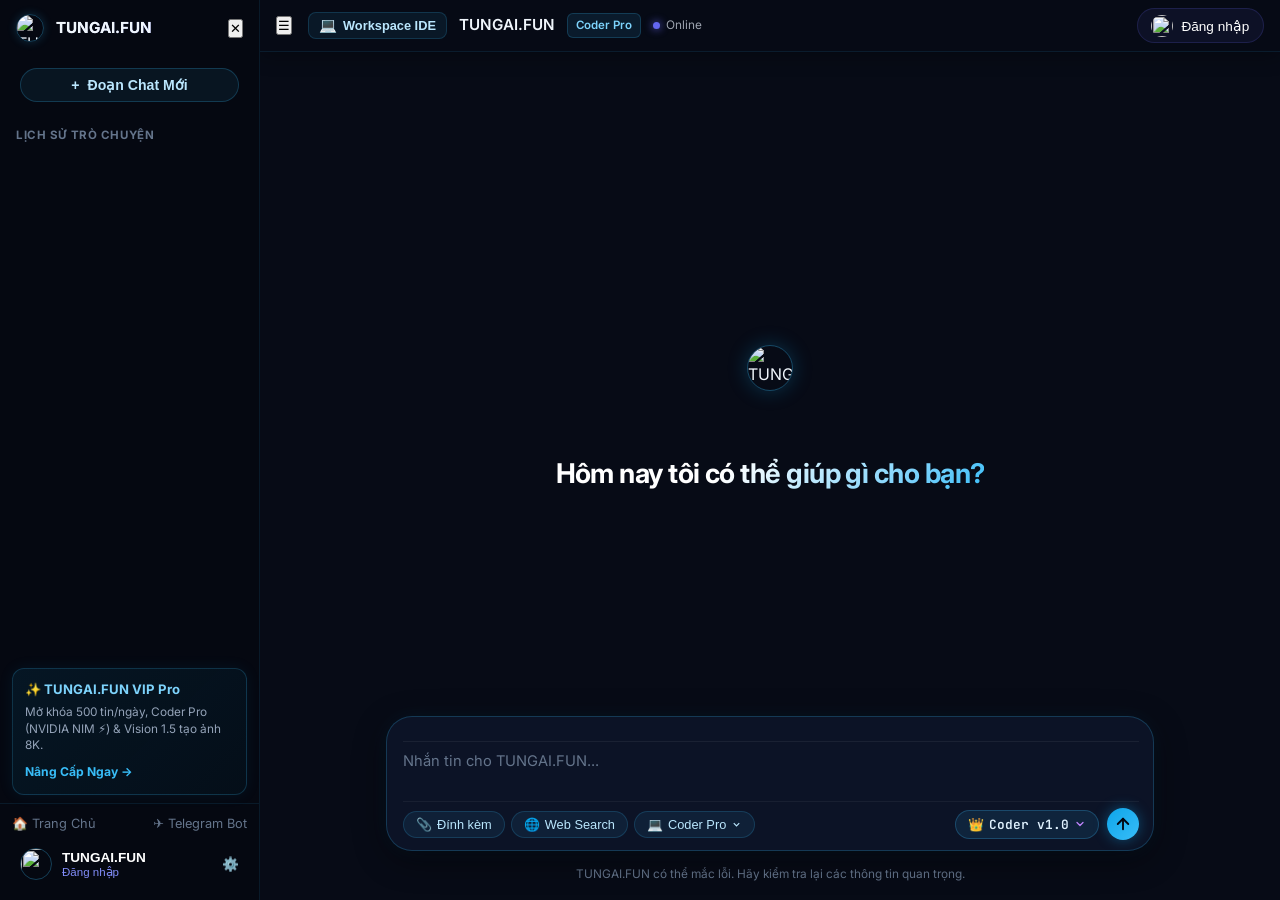
==== commit a313d7ae: "feat: rename all TungDevAI brand and display references to TUNGAI.FUN across website, chat, CMD, and" ====
--- a/docs/chat.html
+++ b/docs/chat.html
@@ -3,8 +3,8 @@
 <head>
   <meta charset="UTF-8" />
   <meta name="viewport" content="width=device-width, initial-scale=1, viewport-fit=cover" />
-  <title>TungDevAI Studio — Trợ Lý AI Lập Trình & Công Nghệ</title>
-  <meta name="description" content="TungDevAI Studio: AI chuyên Coding, Review, Debug và Kiến Trúc Hệ Thống. Hỗ trợ Real-time Stream SSE." />
+  <title>TUNGAI.FUN Studio — Trợ Lý AI Lập Trình & Công Nghệ</title>
+  <meta name="description" content="TUNGAI.FUN Studio: AI chuyên Coding, Review, Debug và Kiến Trúc Hệ Thống. Hỗ trợ Real-time Stream SSE." />
   <meta name="theme-color" content="#060813" />
   
   <script src="boot-redirect.js?v=25"></script>
@@ -36,9 +36,9 @@
     <aside class="sidebar-studio" id="sidebar">
       <div class="sidebar-header">
         <div class="brand-badge">
-          <img src="assets/tungdevai-core-logo.jpg?v=core2026" alt="TungDevAI" class="brand-avatar" />
+          <img src="assets/tungdevai-core-logo.jpg?v=core2026" alt="TUNGAI.FUN" class="brand-avatar" />
           <div class="brand-info">
-            <span class="brand-name">TungDevAI</span>
+            <span class="brand-name">TUNGAI.FUN</span>
             <span class="brand-edition" id="brandEdition">Studio Pro</span>
           </div>
         </div>
@@ -66,7 +66,7 @@
 
       <div class="sidebar-vip-box">
         <div class="vip-box-glow"></div>
-        <div class="vip-box-title">✨ TungDevAI VIP Pro</div>
+        <div class="vip-box-title">✨ TUNGAI.FUN VIP Pro</div>
         <div class="vip-box-desc">Mở khóa 500 tin/ngày, Coder Pro (NVIDIA NIM ⚡) & Vision 1.5 tạo ảnh 8K.</div>
         <a href="pricing.html" class="btn-vip-action">Nâng Cấp Ngay →</a>
       </div>
@@ -81,7 +81,7 @@
           <button type="button" class="user-profile-btn" id="userChipBtn" title="Quản lý tài khoản" aria-haspopup="menu" aria-expanded="false">
             <img src="assets/tungdevai-core-logo.jpg?v=core2026" alt="" class="user-avatar" id="userAvatar" />
             <div class="user-details">
-              <div class="user-display-name" id="appNameLabel">TungDevAI</div>
+              <div class="user-display-name" id="appNameLabel">TUNGAI.FUN</div>
               <div class="user-status-text" id="modelChip">Đăng nhập</div>
             </div>
             <span class="chevron-up">⚙️</span>
@@ -115,7 +115,7 @@
                 <span>Workspace IDE</span>
               </button>
 
-            <span class="active-chat-title" id="chatTitle">TungDevAI Studio</span>
+            <span class="active-chat-title" id="chatTitle">TUNGAI.FUN Studio</span>
             <span class="active-mode-tag" id="modeBadge" title="Chế độ hiện tại">Coder Pro</span>
             <div class="system-status-indicator" title="Trạng thái hệ thống">
               <span class="pulse-emerald-dot" id="statusDot"></span>
@@ -147,7 +147,7 @@
       <section class="messages-container" id="messages" aria-live="polite">
         <div class="welcome-studio" id="welcome">
           <div class="welcome-logo-wrap">
-            <img class="welcome-hero-logo" src="assets/tungdevai-core-logo.jpg?v=core2026" alt="TungDevAI" />
+            <img class="welcome-hero-logo" src="assets/tungdevai-core-logo.jpg?v=core2026" alt="TUNGAI.FUN" />
           </div>
           
           <h1 class="welcome-title">Hôm nay tôi có thể giúp gì cho bạn?</h1>
@@ -169,7 +169,7 @@
             <textarea 
               id="input" 
               rows="1" 
-              placeholder="Nhắn tin cho TungDevAI..." 
+              placeholder="Nhắn tin cho TUNGAI.FUN..." 
               autocomplete="off" 
               enterkeyhint="send"
             ></textarea>
@@ -215,7 +215,7 @@
                   
                   <div class="model-opt-item active" data-model="coder-v1" data-icon="👑" data-label="Coder v1.0" role="option">
                     <div class="model-opt-top">
-                      <span class="model-opt-title">👑 TungDevAI Coder v1.0</span>
+                      <span class="model-opt-title">👑 TUNGAI.FUN Coder v1.0</span>
                       <span class="model-opt-tag tag-auto" style="background:linear-gradient(135deg, #6366f1, #8b5cf6); color:#ffffff; font-weight:800;">Flagship ⭐</span>
                     </div>
                     <div class="model-opt-desc">Mô hình Lập Trình độc quyền, sinh code sạch, chuẩn Production.</div>
@@ -223,23 +223,31 @@
 
                   <div class="model-opt-item" data-model="deepseek" data-icon="💻" data-label="Coder Pro" role="option">
                     <div class="model-opt-top">
-                      <span class="model-opt-title">💻 TungDevAI Coder Pro</span>
+                      <span class="model-opt-title">💻 TUNGAI.FUN Coder Pro</span>
                       <span class="model-opt-tag" style="background:linear-gradient(135deg, #3b82f6, #6366f1); color:#fff; font-weight:800;">Chuyên Code 💻</span>
                     </div>
                     <div class="model-opt-desc">Chuyên gia Lập trình chuyên sâu, giải thuật phức tạp (NVIDIA NIM ⚡).</div>
                   </div>
 
+                  <div class="model-opt-item" data-model="gemini-3.8-high" data-icon="🧠" data-label="3.8 High" role="option">
+                    <div class="model-opt-top">
+                      <span class="model-opt-title">🧠 TUNGAI.FUN 3.8 High</span>
+                      <span class="model-opt-tag" style="background: linear-gradient(135deg, #0284c7, #38bdf8); color: #fff; font-weight: 800;">Reasoning High 🧠</span>
+                    </div>
+                    <div class="model-opt-desc">Google Gemini 3.8 High. Siêu tư duy logic, suy luận đa tầng & thuật toán Enterprise.</div>
+                  </div>
+
                   <div class="model-opt-item" data-model="fast" data-icon="⚡" data-label="Ultra Fast" role="option">
                     <div class="model-opt-top">
-                      <span class="model-opt-title">⚡ TungDevAI Ultra Fast</span>
+                      <span class="model-opt-title">⚡ TUNGAI.FUN Ultra Fast</span>
                       <span class="model-opt-tag tag-fast">Siêu tốc 🚀</span>
                     </div>
-                    <div class="model-opt-desc">Google Gemini 3.1 Flash-Lite. Phản hồi tức thì dưới 85ms.</div>
+                    <div class="model-opt-desc">Google Gemini Flash-Lite. Phản hồi tức thì dưới 85ms.</div>
                   </div>
 
                   <div class="model-opt-item" data-model="vision" data-icon="🎨" data-label="Vision 1.5" role="option">
                     <div class="model-opt-top">
-                      <span class="model-opt-title">🎨 TungDevAI Vision 1.5</span>
+                      <span class="model-opt-title">🎨 TUNGAI.FUN Vision 1.5</span>
                       <span class="model-opt-tag" style="background: linear-gradient(135deg, #ec4899, #8b5cf6); color: #fff; font-weight: 800;">Image Studio 🖼️</span>
                     </div>
                     <div class="model-opt-desc">Tạo tác phẩm nghệ thuật AI, Photorealistic 8K & Anime siêu thực.</div>
@@ -257,7 +265,7 @@
           </div>
         </form>
         <div class="composer-disclaimer">
-          TungDevAI có thể mắc lỗi. Hãy kiểm tra lại các thông tin quan trọng.
+          TUNGAI.FUN có thể mắc lỗi. Hãy kiểm tra lại các thông tin quan trọng.
         </div>
       </div>
     </main>
@@ -271,7 +279,7 @@
         <div class="ws-header-left">
           <div class="ws-brand-title">
             <span class="ws-icon">⚡</span>
-            <span class="ws-title-text">TungDevAI Studio Workspace</span>
+            <span class="ws-title-text">TUNGAI.FUN Studio Workspace</span>
             <span class="ws-badge">v1.0 IDE</span>
           </div>
           
@@ -532,7 +540,7 @@
         </div>
         <div class="term-window-title" id="termModalTitle">
           <span class="term-icon" id="termIcon">🐍</span>
-          <span id="termTitleText">Python 3.10 Cloud Terminal — TungDevAI</span>
+          <span id="termTitleText">Python 3.10 Cloud Terminal — TUNGAI.FUN</span>
         </div>
         <div class="term-header-actions">
           <button type="button" class="btn-term-action" id="btnTermRerun" title="Chạy lại chương trình">🔄 Chạy lại</button>
@@ -546,7 +554,7 @@
       <div class="term-window-body">
         <div class="term-console-output" id="termConsoleOutput">
           <div class="term-welcome-line">
-            <span class="term-sys-tag">[TungDevAI Cloud Sandbox v4.0 — Linux Kernel 5.15 x86_64]</span>
+            <span class="term-sys-tag">[TUNGAI.FUN Cloud Sandbox v4.0 — Linux Kernel 5.15 x86_64]</span>
           </div>
           <div class="term-command-line">
             <span class="term-prompt">root@tungai.fun:~$</span> <span class="term-command" id="termExecutedCmd">python3 main.py</span>
--- a/docs/chat.css
+++ b/docs/chat.css
@@ -3852,3 +3852,151 @@
 }
 .stat-dot.error { background: #ef4444; box-shadow: 0 0 6px #ef4444; }
 .stat-dot.running { background: #fbbf24; box-shadow: 0 0 6px #fbbf24; animation: pulse-dot 1s infinite alternate; }
+
+/* ============================================================
+   TUNGDEVAI DYNAMIC THINKING & GENERATING MOTION ANIMATION
+   ============================================================ */
+.tg-thinking-box {
+  display: inline-flex;
+  align-items: center;
+  gap: 12px;
+  padding: 8px 16px 8px 10px;
+  background: rgba(10, 16, 36, 0.75);
+  border: 1.5px solid rgba(56, 189, 248, 0.35);
+  border-radius: 14px;
+  backdrop-filter: blur(14px);
+  box-shadow: 0 4px 20px rgba(0, 0, 0, 0.4), 0 0 15px rgba(56, 189, 248, 0.12), inset 0 0 12px rgba(56, 189, 248, 0.05);
+  user-select: none;
+  animation: tg-thinking-fade-in 0.3s cubic-bezier(0.16, 1, 0.3, 1);
+  margin: 4px 0;
+  max-width: 100%;
+}
+
+@keyframes tg-thinking-fade-in {
+  from { opacity: 0; transform: translateY(6px); }
+  to { opacity: 1; transform: translateY(0); }
+}
+
+.tg-thinking-orb-wrap {
+  position: relative;
+  width: 30px;
+  height: 30px;
+  display: flex;
+  align-items: center;
+  justify-content: center;
+  flex-shrink: 0;
+}
+
+.tg-thinking-spinner {
+  position: absolute;
+  inset: 0;
+  border-radius: 50%;
+  border: 2px solid rgba(56, 189, 248, 0.15);
+  border-top-color: #38bdf8;
+  border-right-color: #34d399;
+  animation: tg-thinking-spin 1.1s cubic-bezier(0.55, 0.15, 0.45, 0.85) infinite;
+  box-shadow: 0 0 12px rgba(56, 189, 248, 0.45);
+}
+
+.tg-thinking-pulse {
+  position: absolute;
+  inset: -4px;
+  border-radius: 50%;
+  background: radial-gradient(circle, rgba(56, 189, 248, 0.28) 0%, rgba(52, 211, 153, 0.15) 50%, transparent 75%);
+  animation: tg-thinking-pulse-glow 1.8s ease-in-out infinite alternate;
+}
+
+@keyframes tg-thinking-spin {
+  0% { transform: rotate(0deg); }
+  100% { transform: rotate(360deg); }
+}
+
+@keyframes tg-thinking-pulse-glow {
+  0% { transform: scale(0.85); opacity: 0.35; }
+  100% { transform: scale(1.3); opacity: 0.9; }
+}
+
+.tg-thinking-icon {
+  position: relative;
+  font-size: 0.95rem;
+  z-index: 2;
+  display: inline-block;
+  animation: tg-thinking-bob 1.4s ease-in-out infinite alternate;
+}
+
+@keyframes tg-thinking-bob {
+  0% { transform: translateY(-1.5px) scale(0.95); }
+  100% { transform: translateY(1.5px) scale(1.08); }
+}
+
+.tg-thinking-text-wrap {
+  display: flex;
+  align-items: center;
+  gap: 6px;
+  min-height: 24px;
+  overflow: hidden;
+}
+
+.tg-thinking-msg {
+  font-size: 0.93rem;
+  font-weight: 600;
+  letter-spacing: 0.015em;
+  background: linear-gradient(90deg, #38bdf8 0%, #34d399 35%, #c084fc 70%, #38bdf8 100%);
+  background-size: 250% auto;
+  color: transparent;
+  -webkit-background-clip: text;
+  background-clip: text;
+  animation: tg-thinking-shimmer 2.8s linear infinite;
+  display: inline-block;
+  white-space: nowrap;
+  transition: opacity 0.2s cubic-bezier(0.16, 1, 0.3, 1), transform 0.2s cubic-bezier(0.16, 1, 0.3, 1);
+}
+
+@keyframes tg-thinking-shimmer {
+  0% { background-position: 0% center; }
+  100% { background-position: 250% center; }
+}
+
+.tg-thinking-msg.anim-out {
+  opacity: 0;
+  transform: translateY(-8px);
+}
+
+.tg-thinking-msg.anim-in {
+  opacity: 0;
+  transform: translateY(8px);
+}
+
+.tg-thinking-dots {
+  display: inline-flex;
+  align-items: center;
+  gap: 3px;
+  margin-left: 2px;
+}
+
+.tg-thinking-dots span {
+  width: 4.5px;
+  height: 4.5px;
+  border-radius: 50%;
+  background: #38bdf8;
+  display: inline-block;
+  animation: tg-dot-bounce 1.4s infinite ease-in-out both;
+  box-shadow: 0 0 6px #38bdf8;
+}
+
+.tg-thinking-dots span:nth-child(1) { animation-delay: -0.32s; }
+.tg-thinking-dots span:nth-child(2) { animation-delay: -0.16s; }
+.tg-thinking-dots span:nth-child(3) { animation-delay: 0s; }
+
+@keyframes tg-dot-bounce {
+  0%, 80%, 100% {
+    transform: scale(0.5);
+    opacity: 0.4;
+  }
+  40% {
+    transform: scale(1.2);
+    opacity: 1;
+    background: #34d399;
+    box-shadow: 0 0 9px #34d399;
+  }
+}
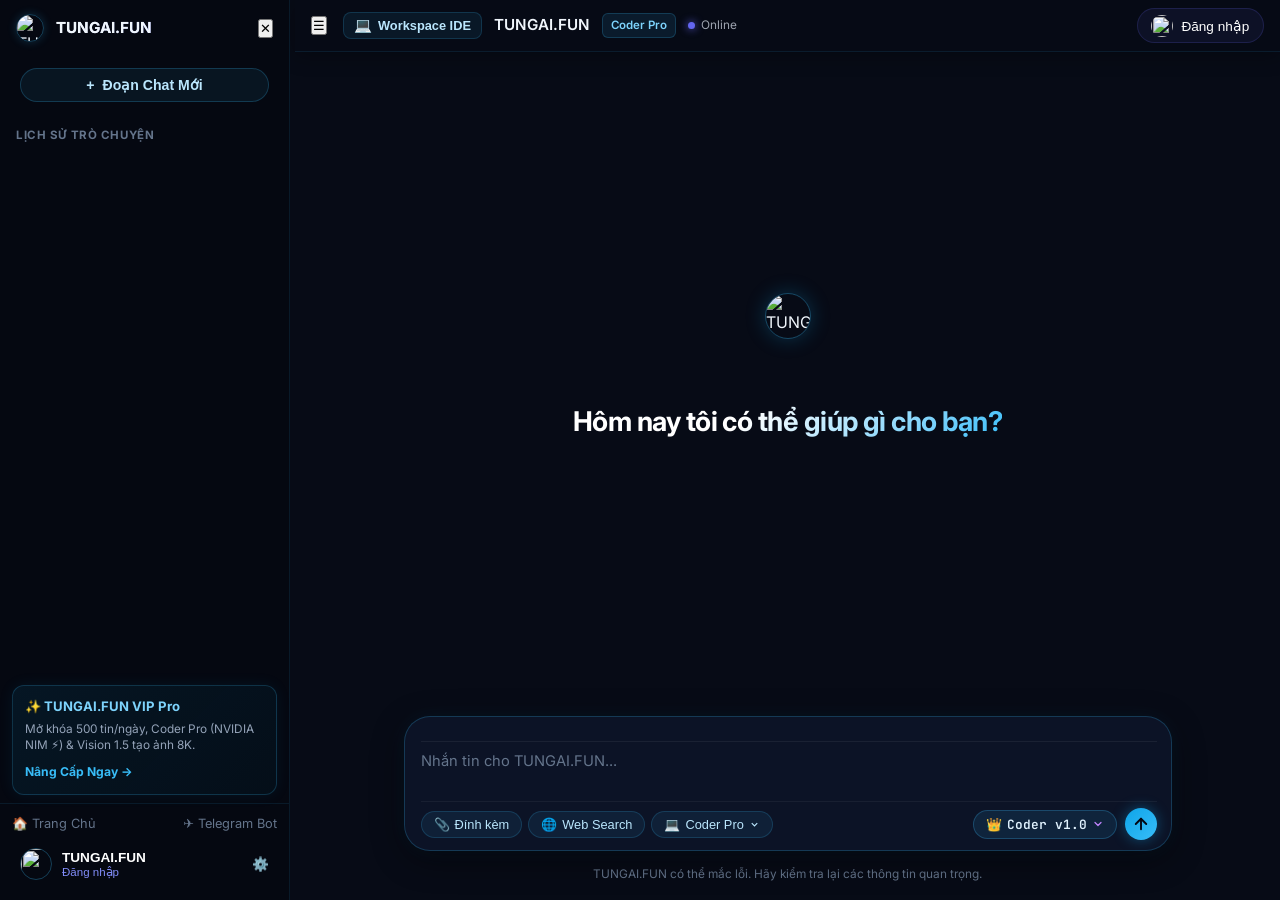
==== commit 6a2e4276: "fix(chat): fix scroll cut-off with 240px bottom clearance, enhance scrollbar, and add draggable side" ====
--- a/docs/chat.html
+++ b/docs/chat.html
@@ -101,6 +101,9 @@
       </div>
     </aside>
 
+    <!-- Draggable Sidebar Resizer Handle -->
+    <div class="sidebar-resizer" id="sidebarResizer" title="Kéo để chỉnh độ rộng thanh bên trái (Nhấp đúp để đặt lại mặc định)"></div>
+
     <div class="sidebar-backdrop" id="backdrop" hidden></div>
 
     <!-- Main Chat Workspace -->
@@ -273,6 +276,9 @@
     <!-- ==========================================================================
          2/3 WORKSPACE IDE PANEL (v0 / Bolt / Cursor Style)
          ========================================================================== -->
+    <!-- Draggable Workspace Split Resizer Handle -->
+    <div class="workspace-resizer" id="workspaceResizer" title="Kéo để chỉnh tỷ lệ chia màn hình"></div>
+
     <section class="workspace-column hidden" id="workspaceColumn">
       <!-- Workspace Top Toolbar Header -->
       <div class="ws-header-bar">
@@ -337,6 +343,8 @@
           </div>
         </aside>
 
+    <!-- Draggable Sidebar Resizer Handle -->
+
         <!-- Main Workspace Panes Area -->
         <div class="ws-main-panes">
           <!-- Pane 1: Live Preview Sandbox -->
--- a/docs/chat.css
+++ b/docs/chat.css
@@ -48,7 +48,7 @@
 
 /* Sidebar Gentle Ocean Dark Style */
 .sidebar-studio {
-  width: 260px !important;
+  width: var(--sidebar-w, 260px) !important;
   background: #050811 !important;
   border-right: 1px solid rgba(56, 189, 248, 0.1) !important;
   box-shadow: none !important;
@@ -226,11 +226,13 @@
 .messages-container {
   flex: 1 !important;
   overflow-y: auto !important;
-  padding: 1.5rem 1rem 8.5rem 1rem !important;
+  padding: 1.5rem 1rem 240px 1rem !important;
   display: flex !important;
   flex-direction: column !important;
   align-items: center !important;
   width: 100% !important;
+  scroll-behavior: smooth;
+  overscroll-behavior-y: contain;
 }
 
 /* Welcome Screen */
@@ -532,20 +534,76 @@
 
 .hidden { display: none !important; }
 
-/* Custom Scrollbar */
+/* Custom Scrollbar - Ergonomic & Easy to Grab */
 ::-webkit-scrollbar {
+  width: 9px;
+  height: 9px;
+}
+::-webkit-scrollbar-track {
+  background: rgba(7, 11, 22, 0.4);
+}
+::-webkit-scrollbar-thumb {
+  background: rgba(56, 189, 248, 0.35);
+  border-radius: 6px;
+  border: 1.5px solid rgba(7, 11, 22, 0.6);
+  cursor: grab;
+  transition: all 0.2s ease;
+}
+::-webkit-scrollbar-thumb:hover {
+  background: rgba(56, 189, 248, 0.75);
+  box-shadow: 0 0 10px rgba(56, 189, 248, 0.5);
+}
+::-webkit-scrollbar-thumb:active {
+  background: #38bdf8;
+  cursor: grabbing;
+}
+
+/* Draggable Sidebar Resizer Handle */
+.sidebar-resizer {
+  width: 5px;
+  background: transparent;
+  cursor: col-resize;
+  position: relative;
+  z-index: 55;
+  transition: background 0.15s ease, box-shadow 0.15s ease;
+  user-select: none;
+  touch-action: none;
+  flex-shrink: 0;
+}
+.sidebar-resizer::after {
+  content: '';
+  position: absolute;
+  top: 0;
+  bottom: 0;
+  left: -3px;
+  right: -3px;
+}
+.sidebar-resizer:hover,
+.sidebar-resizer.resizing {
+  background: #38bdf8 !important;
+  box-shadow: 0 0 10px rgba(56, 189, 248, 0.8) !important;
+}
+
+/* Draggable Workspace Split Resizer Handle */
+.workspace-resizer {
   width: 6px;
-  height: 6px;
-}
-::-webkit-scrollbar-track {
-  background: transparent;
-}
-::-webkit-scrollbar-thumb {
-  background: rgba(99, 102, 241, 0.2);
-  border-radius: 4px;
-}
-::-webkit-scrollbar-thumb:hover {
-  background: var(--primary);
+  background: rgba(56, 189, 248, 0.15);
+  cursor: col-resize;
+  position: relative;
+  z-index: 60;
+  transition: background 0.15s ease, box-shadow 0.15s ease;
+  user-select: none;
+  touch-action: none;
+  display: none;
+  flex-shrink: 0;
+}
+.app-layout.layout-split-active .workspace-resizer {
+  display: block !important;
+}
+.workspace-resizer:hover,
+.workspace-resizer.resizing {
+  background: #38bdf8 !important;
+  box-shadow: 0 0 12px rgba(56, 189, 248, 0.9) !important;
 }
 
 /* ==========================================================================
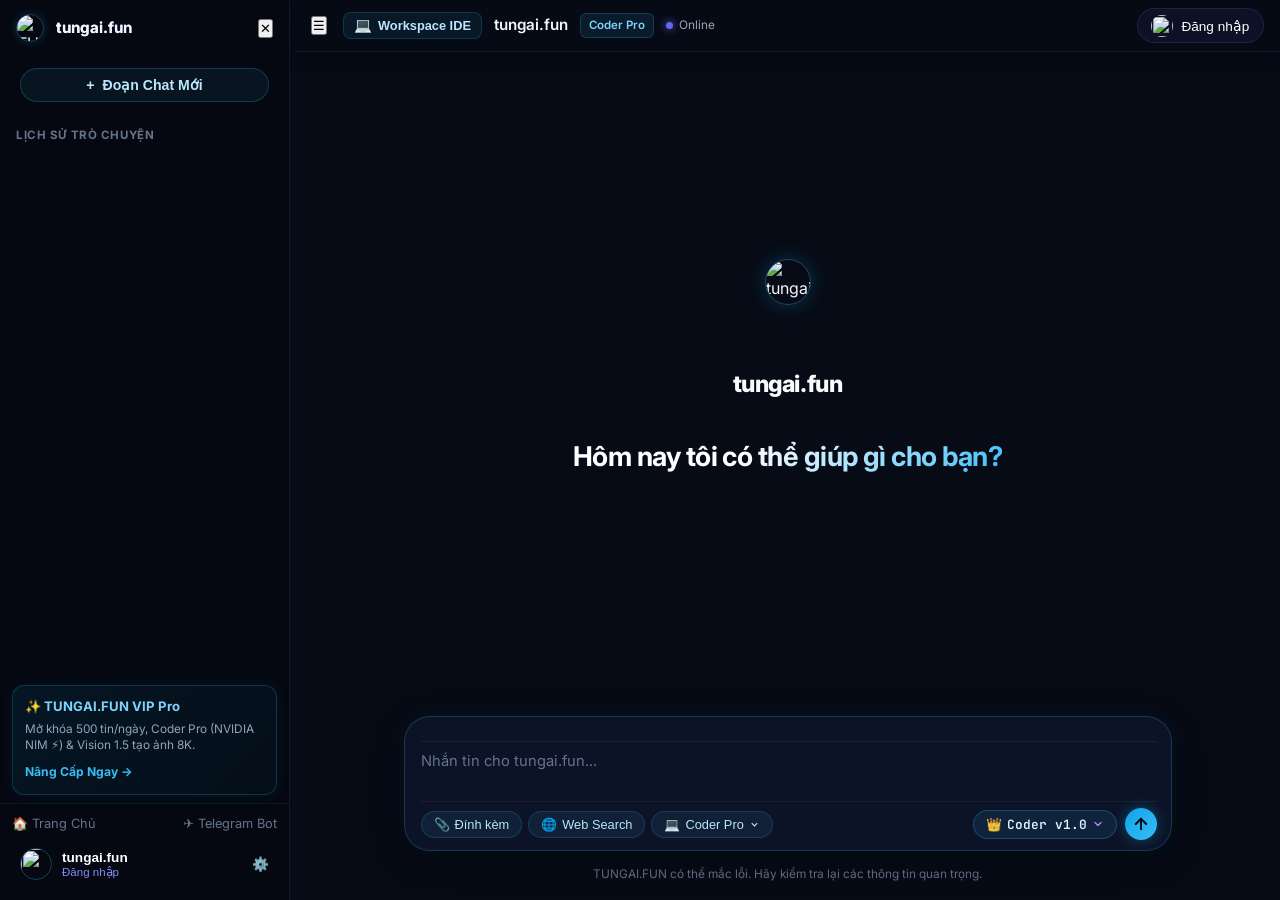
==== commit 6ebc5fb5: "fix(stream): prevent mid-generation cutoff with extended read timeout and dynamic tungai.fun brandin" ====
--- a/docs/chat.html
+++ b/docs/chat.html
@@ -3,7 +3,7 @@
 <head>
   <meta charset="UTF-8" />
   <meta name="viewport" content="width=device-width, initial-scale=1, viewport-fit=cover" />
-  <title>TUNGAI.FUN Studio — Trợ Lý AI Lập Trình & Công Nghệ</title>
+  <title>tungai.fun — Trợ Lý AI Lập Trình & Công Nghệ</title>
   <meta name="description" content="TUNGAI.FUN Studio: AI chuyên Coding, Review, Debug và Kiến Trúc Hệ Thống. Hỗ trợ Real-time Stream SSE." />
   <meta name="theme-color" content="#060813" />
   
@@ -38,8 +38,8 @@
         <div class="brand-badge">
           <img src="assets/tungdevai-core-logo.jpg?v=core2026" alt="TUNGAI.FUN" class="brand-avatar" />
           <div class="brand-info">
-            <span class="brand-name">TUNGAI.FUN</span>
-            <span class="brand-edition" id="brandEdition">Studio Pro</span>
+            <span class="brand-name" id="sidebarBrandName">tungai.fun</span>
+            <span class="brand-edition" id="brandEdition" style="display:none;"></span>
           </div>
         </div>
         <button type="button" class="btn-close-sidebar mobile-only" id="btnCloseSidebar" aria-label="Đóng sidebar">✕</button>
@@ -118,7 +118,7 @@
                 <span>Workspace IDE</span>
               </button>
 
-            <span class="active-chat-title" id="chatTitle">TUNGAI.FUN Studio</span>
+            <span class="active-chat-title" id="chatTitle">tungai.fun</span>
             <span class="active-mode-tag" id="modeBadge" title="Chế độ hiện tại">Coder Pro</span>
             <div class="system-status-indicator" title="Trạng thái hệ thống">
               <span class="pulse-emerald-dot" id="statusDot"></span>
@@ -150,11 +150,15 @@
       <section class="messages-container" id="messages" aria-live="polite">
         <div class="welcome-studio" id="welcome">
           <div class="welcome-logo-wrap">
-            <img class="welcome-hero-logo" src="assets/tungdevai-core-logo.jpg?v=core2026" alt="TUNGAI.FUN" />
+            <img class="welcome-hero-logo" src="assets/tungdevai-core-logo.jpg?v=core2026" alt="tungai.fun" />
           </div>
           
+          <div class="welcome-brand-badge" id="welcomeBrandBadge">
+            <span class="welcome-brand-text" id="welcomeBrandText">tungai.fun</span>
+            <span class="welcome-vip-pill hidden" id="welcomeVipPill">VIP</span>
+          </div>
           <h1 class="welcome-title">Hôm nay tôi có thể giúp gì cho bạn?</h1>
-          <span id="welcomeEdition" style="display:none;">Studio Pro</span>
+          <span id="welcomeEdition" style="display:none;"></span>
           <span id="welcomeName" style="display:none;">bạn</span>
         </div>
       </section>
@@ -172,7 +176,7 @@
             <textarea 
               id="input" 
               rows="1" 
-              placeholder="Nhắn tin cho TUNGAI.FUN..." 
+              placeholder="Nhắn tin cho tungai.fun..." 
               autocomplete="off" 
               enterkeyhint="send"
             ></textarea>
--- a/docs/chat.css
+++ b/docs/chat.css
@@ -3639,6 +3639,31 @@
   transition: all 0.2s ease;
   box-shadow: 0 2px 8px rgba(99, 102, 241, 0.25);
 }
+
+.btn-inline-run {
+  display: inline-flex;
+  align-items: center;
+  gap: 5px;
+  background: linear-gradient(135deg, rgba(16, 185, 129, 0.2), rgba(5, 150, 105, 0.35)) !important;
+  border: 1px solid #10b981 !important;
+  color: #34d399 !important;
+  font-weight: 700;
+  font-size: 0.82rem;
+  padding: 3px 10px;
+  border-radius: 8px;
+  cursor: pointer;
+  margin: 0 4px;
+  vertical-align: middle;
+  transition: all 0.2s ease;
+  box-shadow: 0 2px 8px rgba(16, 185, 129, 0.25);
+}
+.btn-inline-run:hover {
+  background: #10b981 !important;
+  color: #050713 !important;
+  transform: translateY(-1px);
+  box-shadow: 0 4px 14px rgba(16, 185, 129, 0.5);
+}
+
 .btn-inline-download:hover {
   background: #6366f1 !important;
   color: #050713 !important;
@@ -4058,3 +4083,44 @@
     box-shadow: 0 0 9px #34d399;
   }
 }
+
+/* Welcome Brand Badge & VIP styling */
+.welcome-brand-badge {
+  display: inline-flex !important;
+  align-items: center !important;
+  justify-content: center !important;
+  gap: 8px !important;
+  margin-bottom: 0.5rem !important;
+}
+.welcome-brand-text {
+  font-size: 1.45rem !important;
+  font-weight: 800 !important;
+  letter-spacing: -0.02em !important;
+  color: #f8fafc !important;
+  text-transform: lowercase !important;
+}
+.welcome-vip-pill {
+  display: inline-flex !important;
+  align-items: center !important;
+  justify-content: center !important;
+  padding: 2px 9px !important;
+  font-size: 0.72rem !important;
+  font-weight: 900 !important;
+  letter-spacing: 0.08em !important;
+  text-transform: uppercase !important;
+  color: #ffffff !important;
+  background: linear-gradient(135deg, #f59e0b 0%, #ef4444 100%) !important;
+  border-radius: 999px !important;
+  box-shadow: 0 0 14px rgba(245, 158, 11, 0.45) !important;
+}
+.welcome-vip-pill.hidden {
+  display: none !important;
+}
+.brand-edition-vip {
+  background: linear-gradient(135deg, #f59e0b, #ef4444) !important;
+  color: #ffffff !important;
+  font-weight: 800 !important;
+  padding: 1px 7px !important;
+  border-radius: 6px !important;
+  box-shadow: 0 0 10px rgba(245, 158, 11, 0.3) !important;
+}
